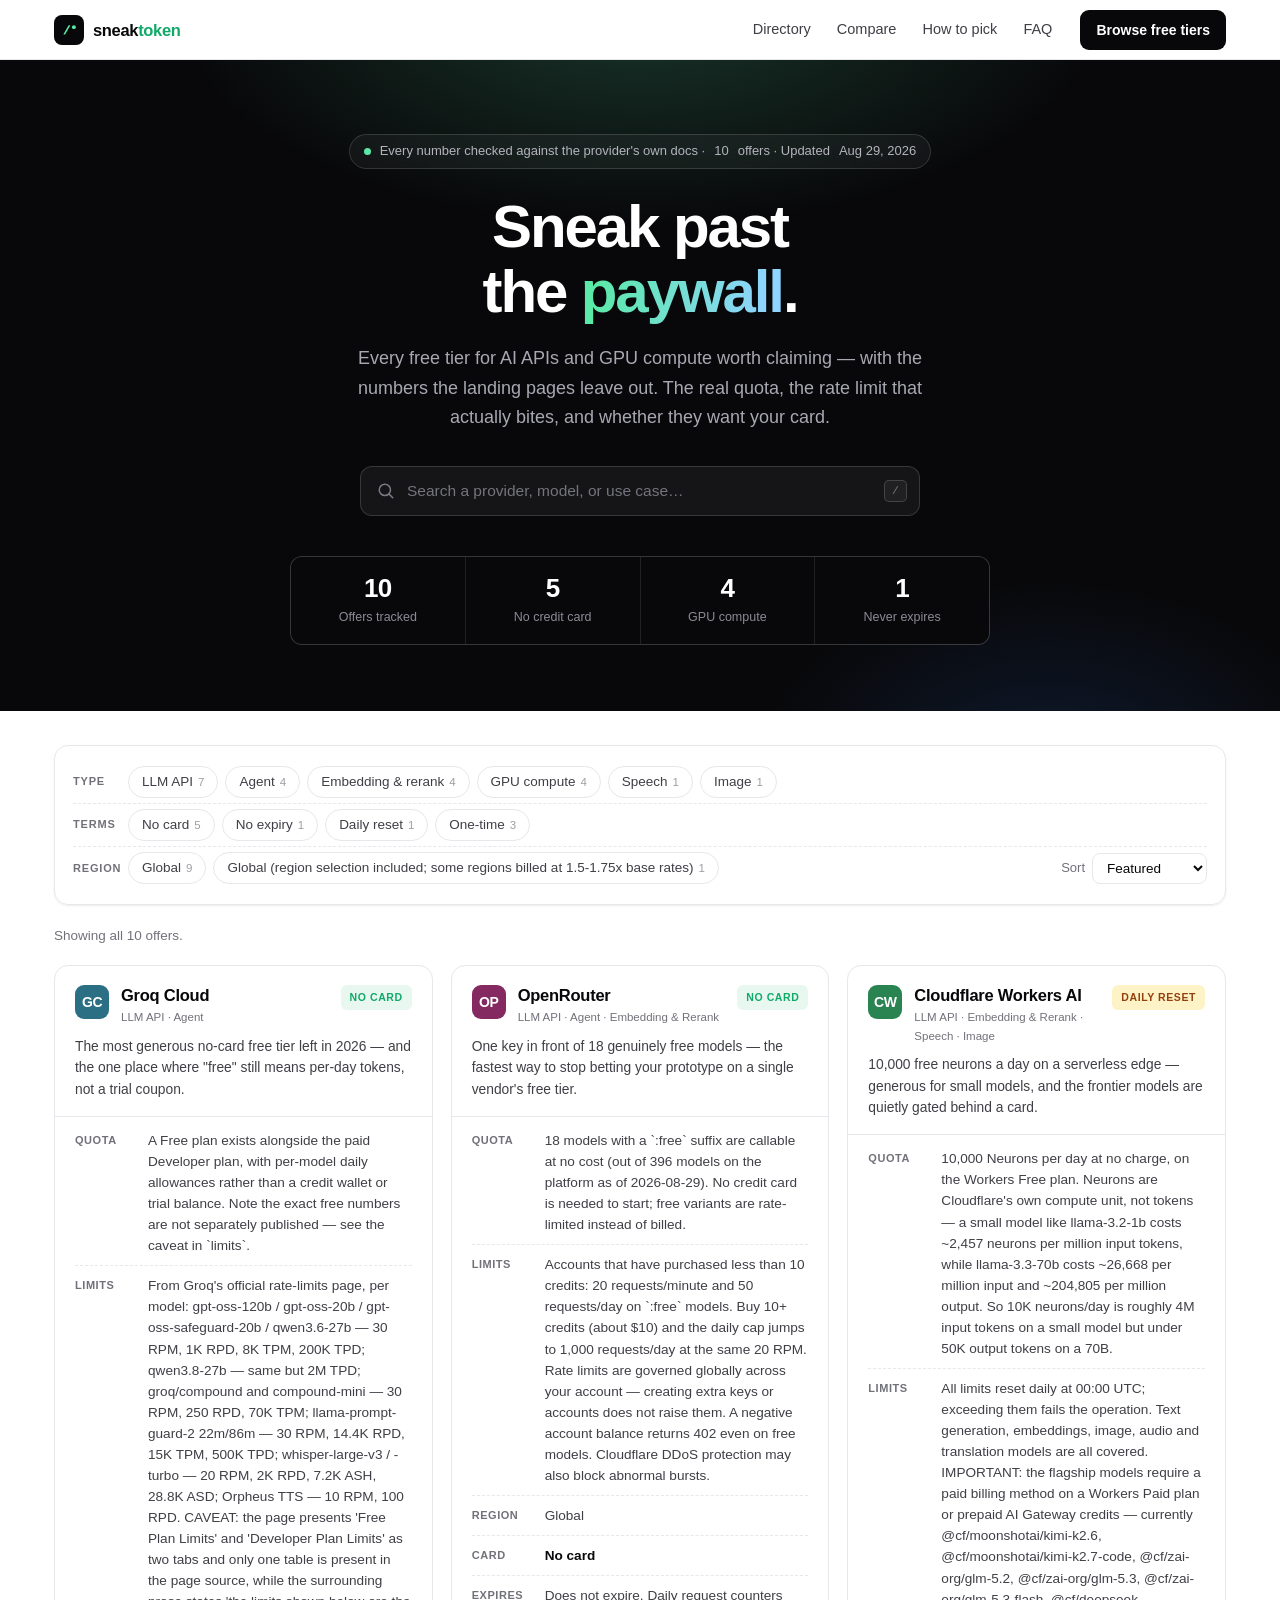
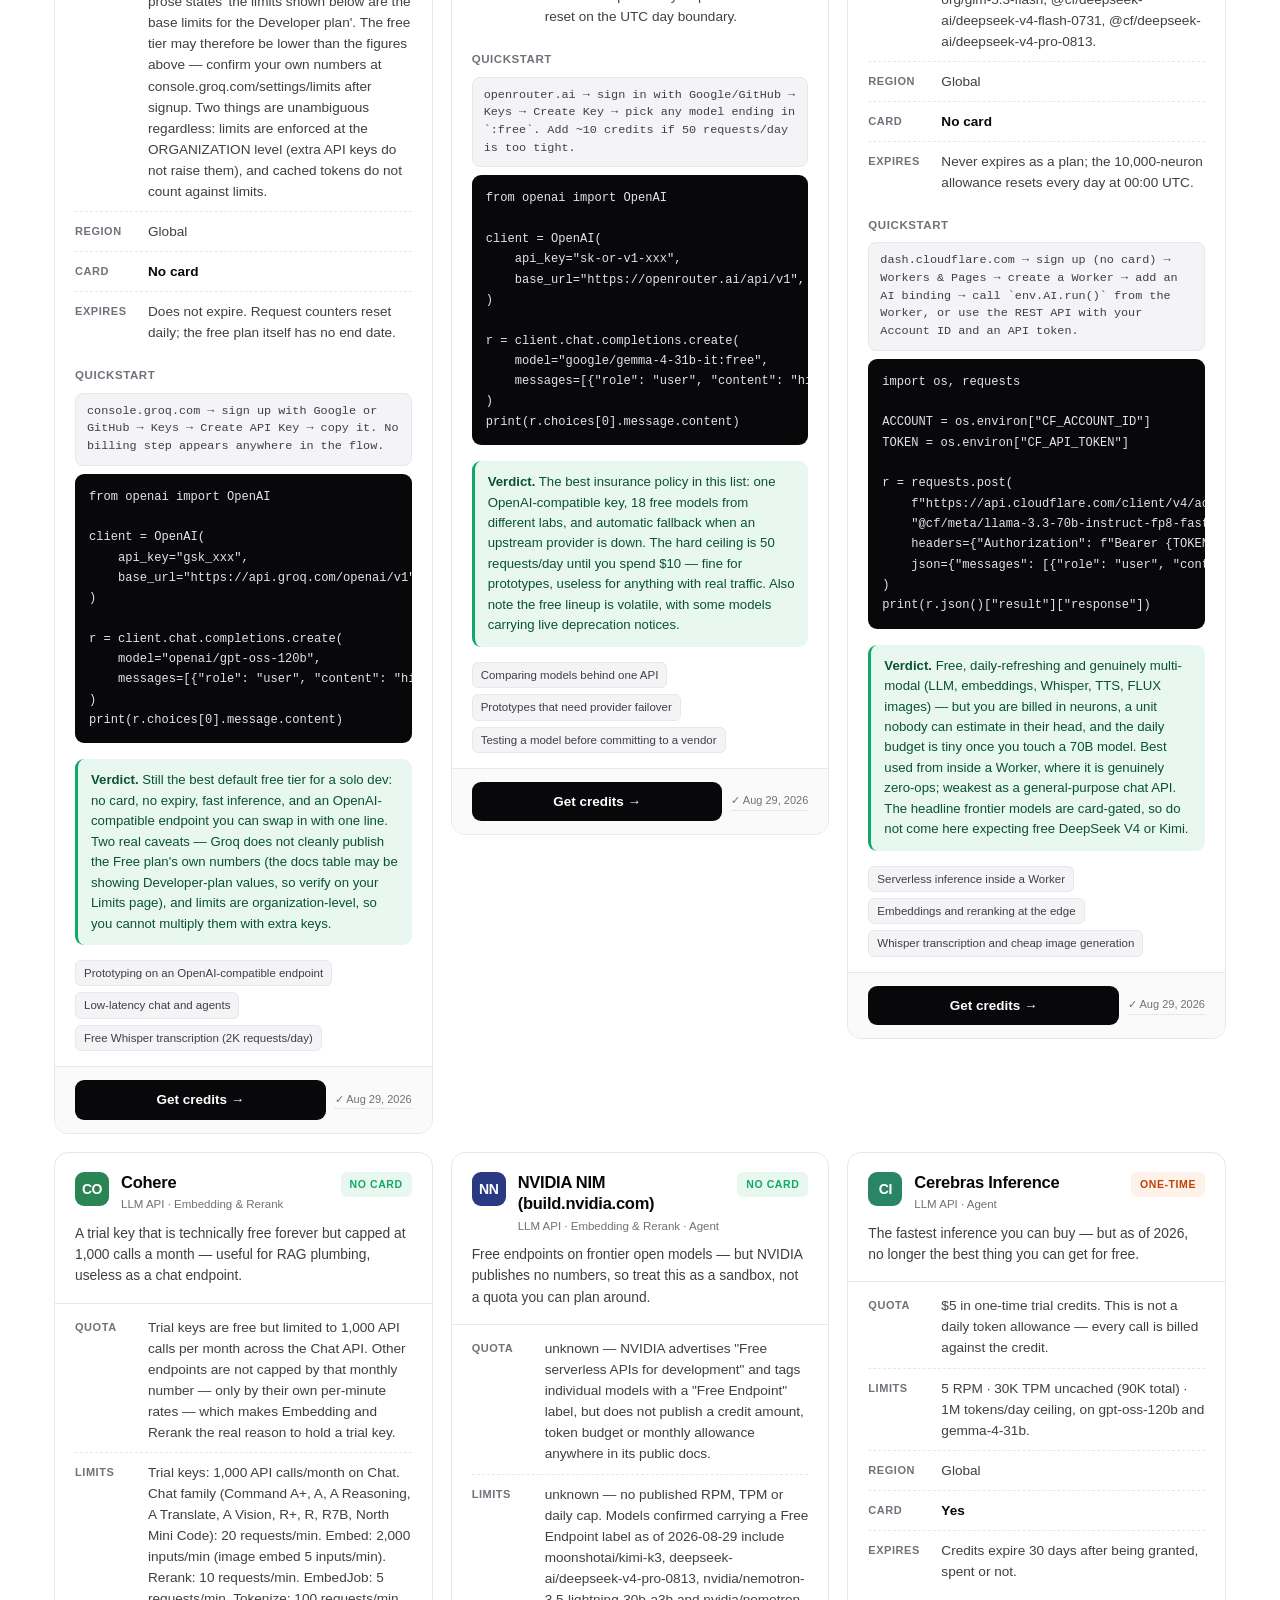
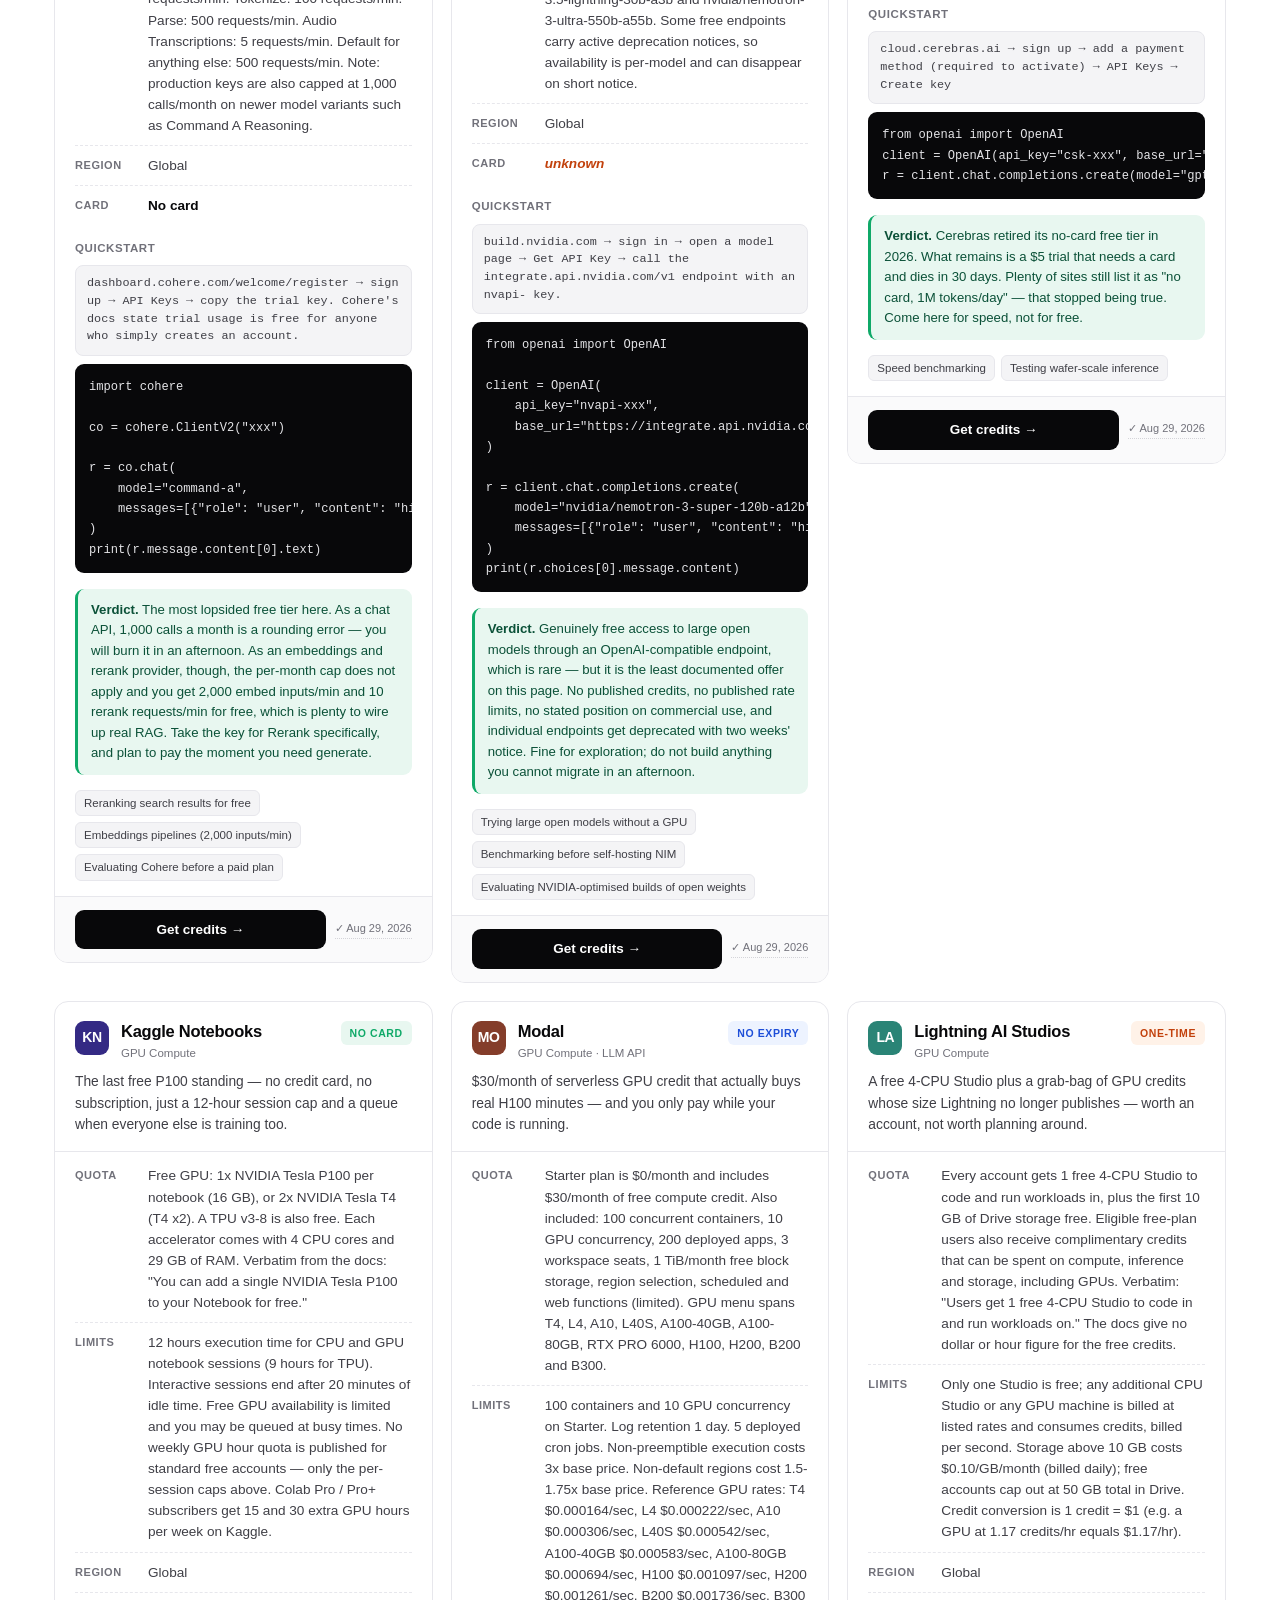
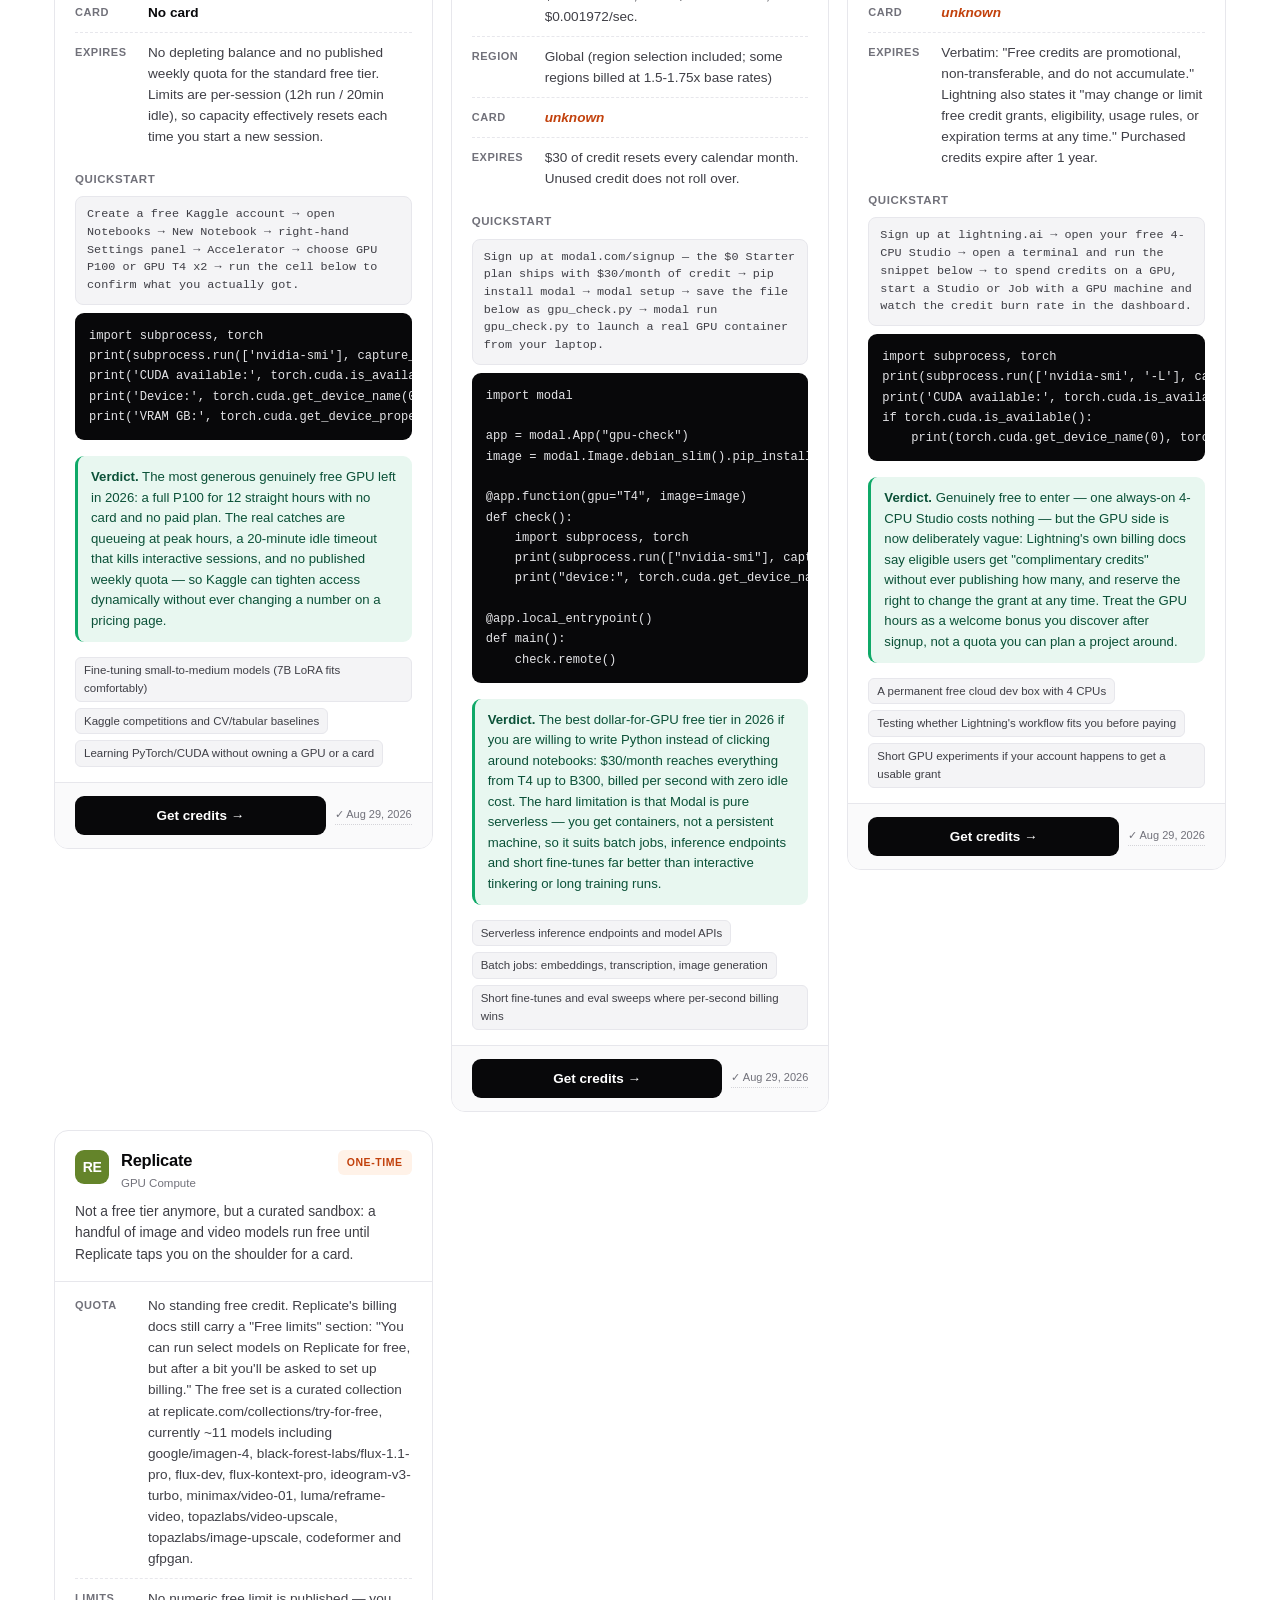
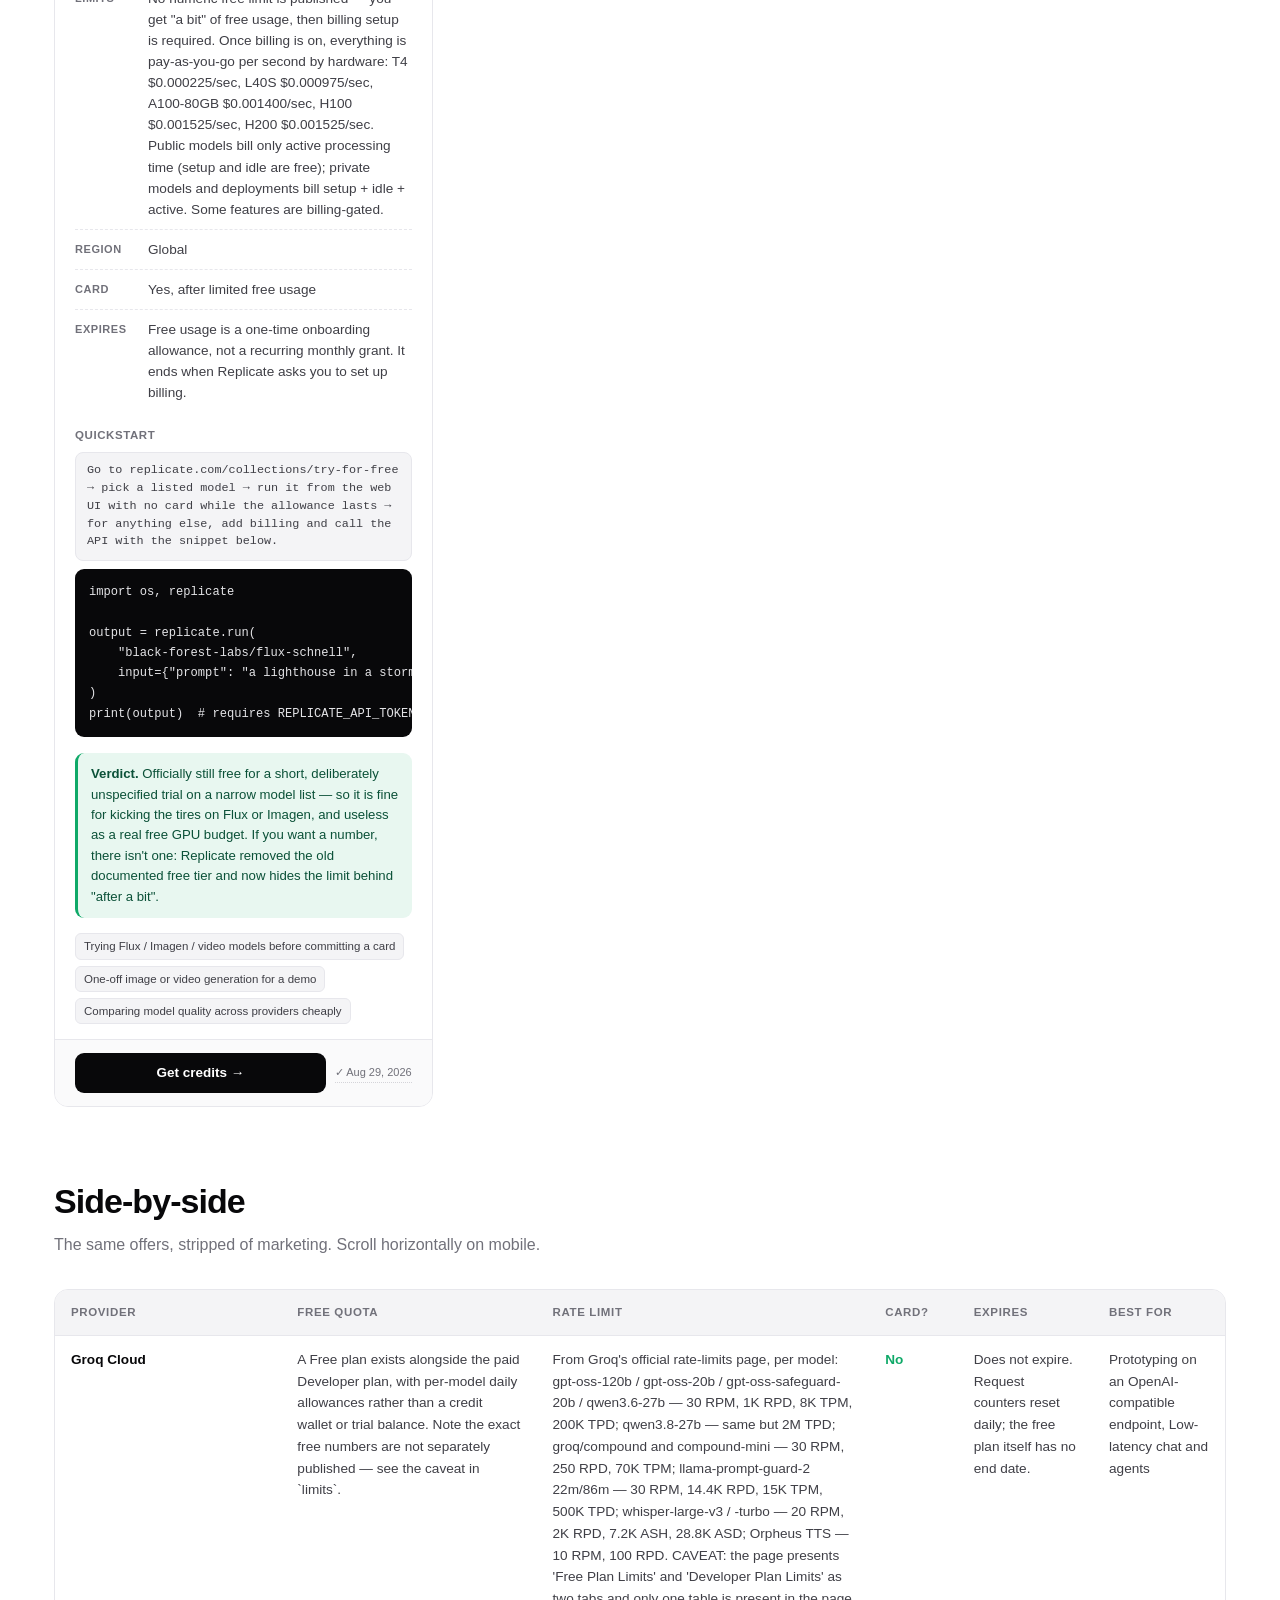
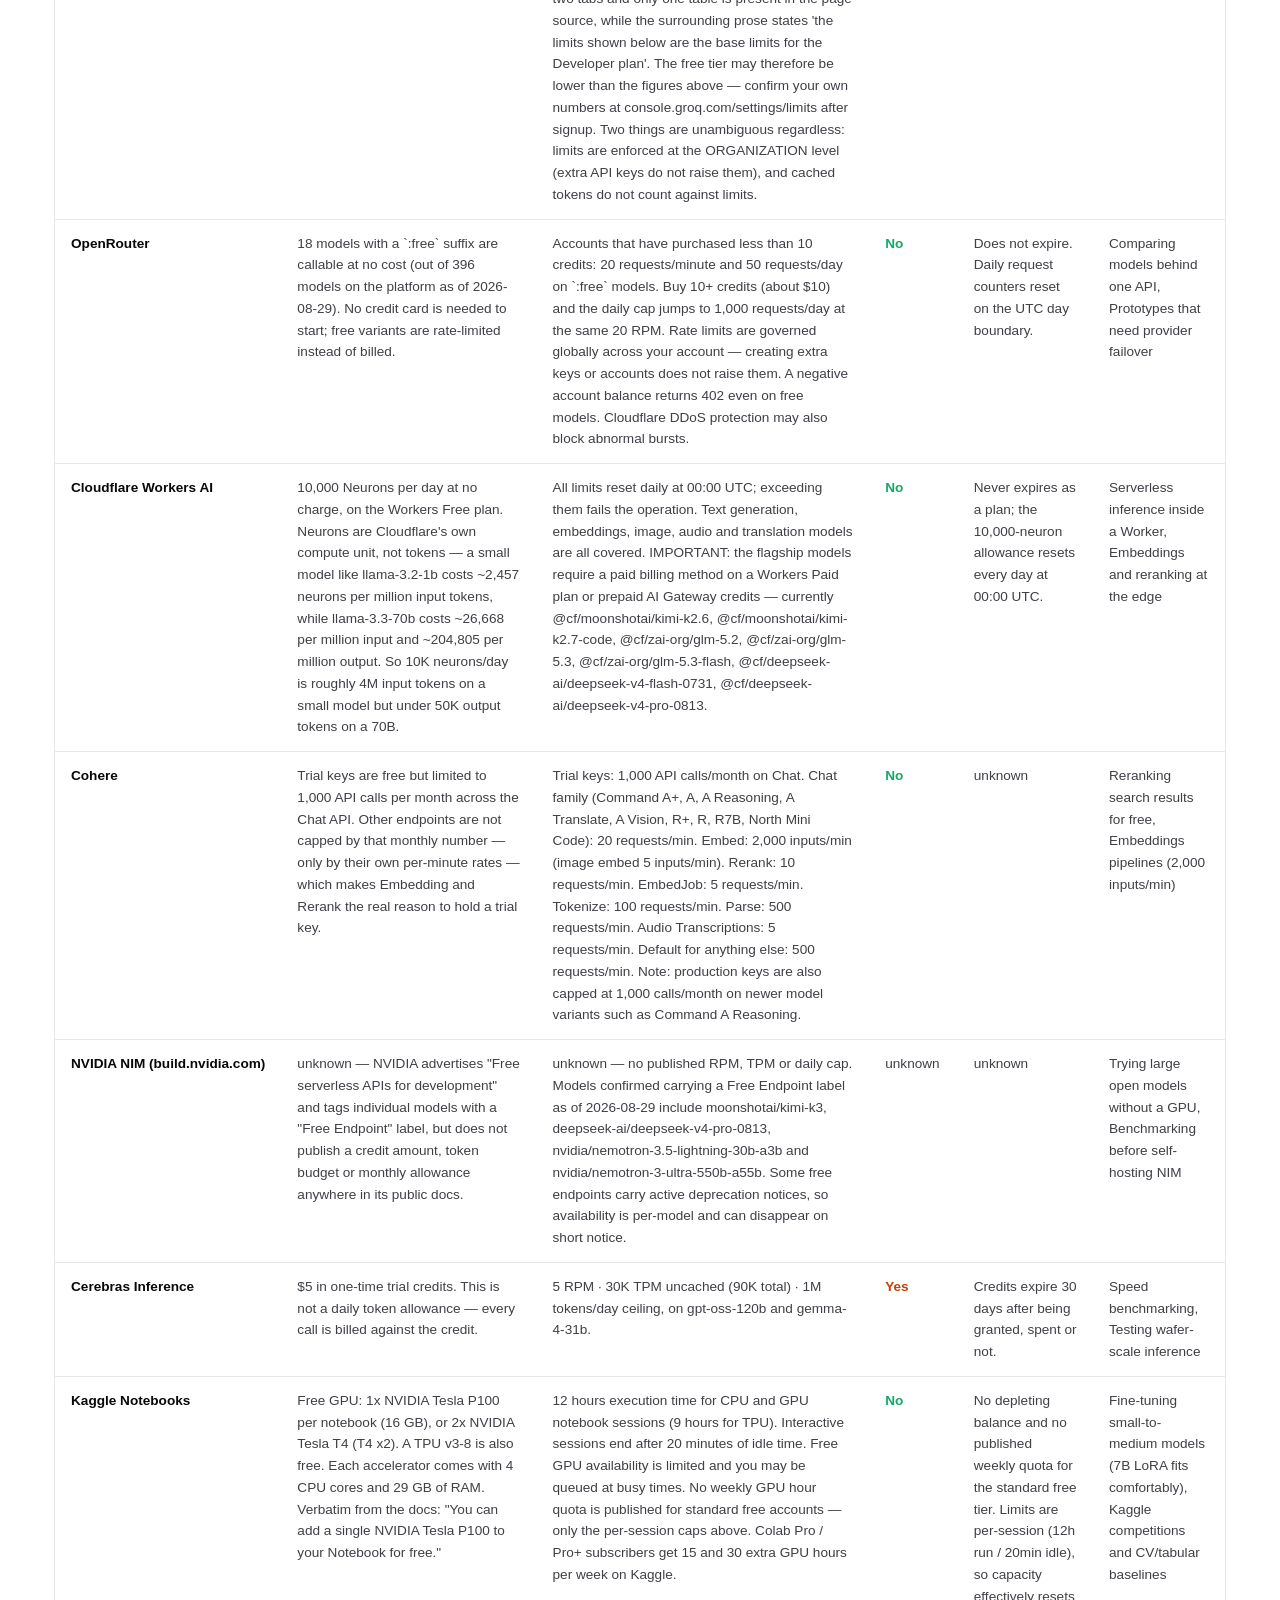
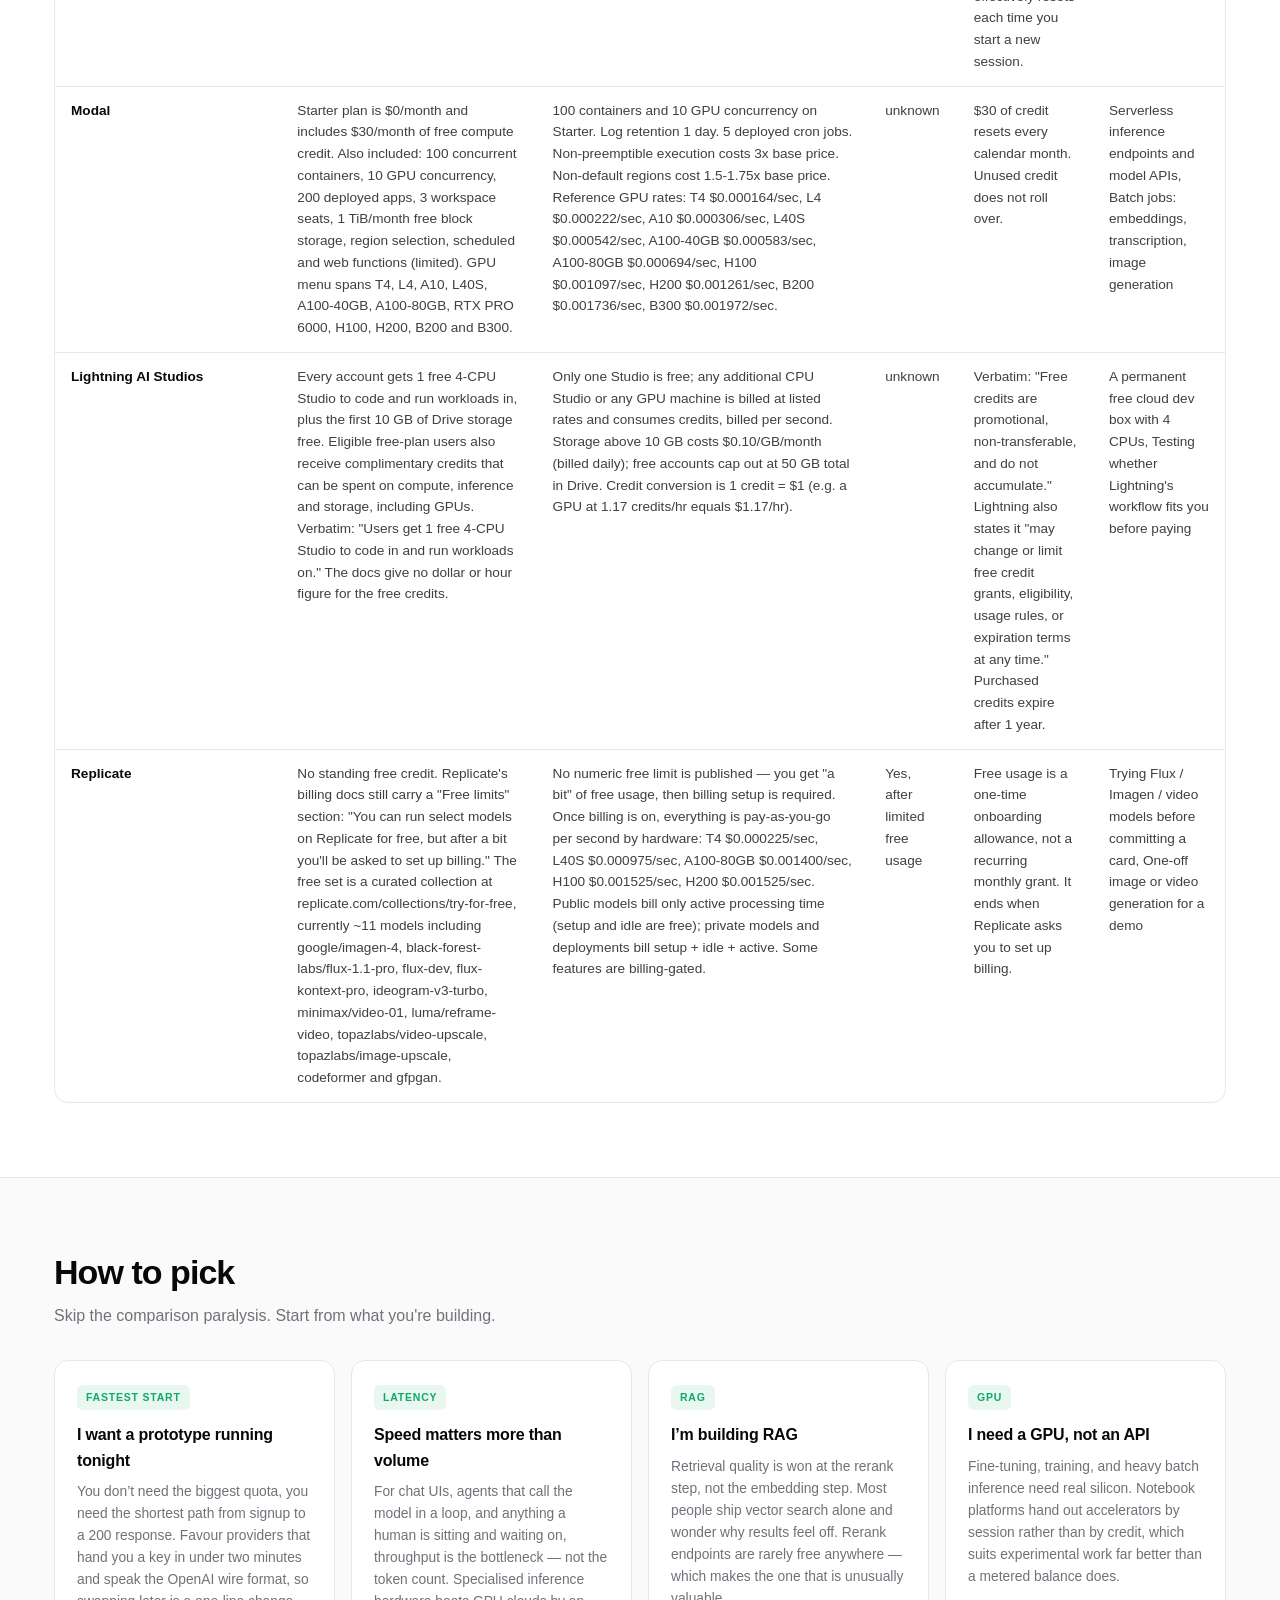
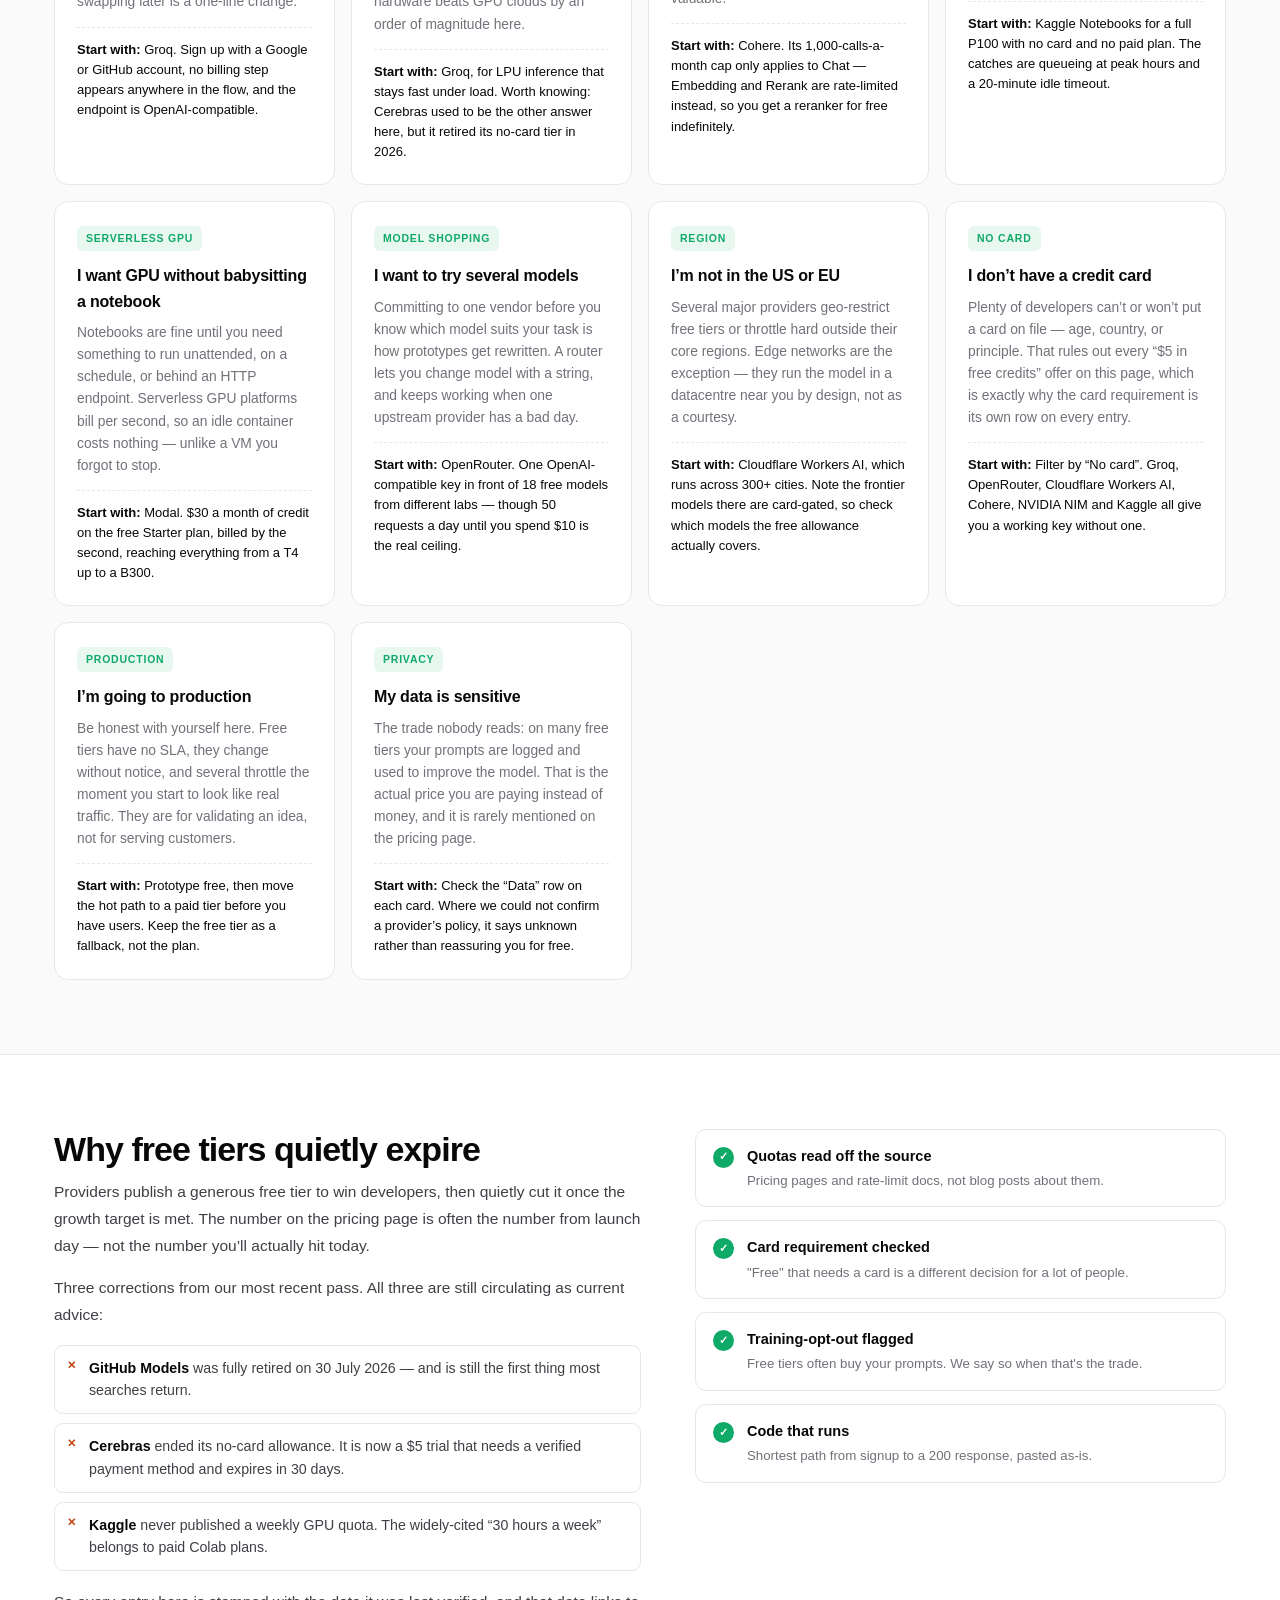
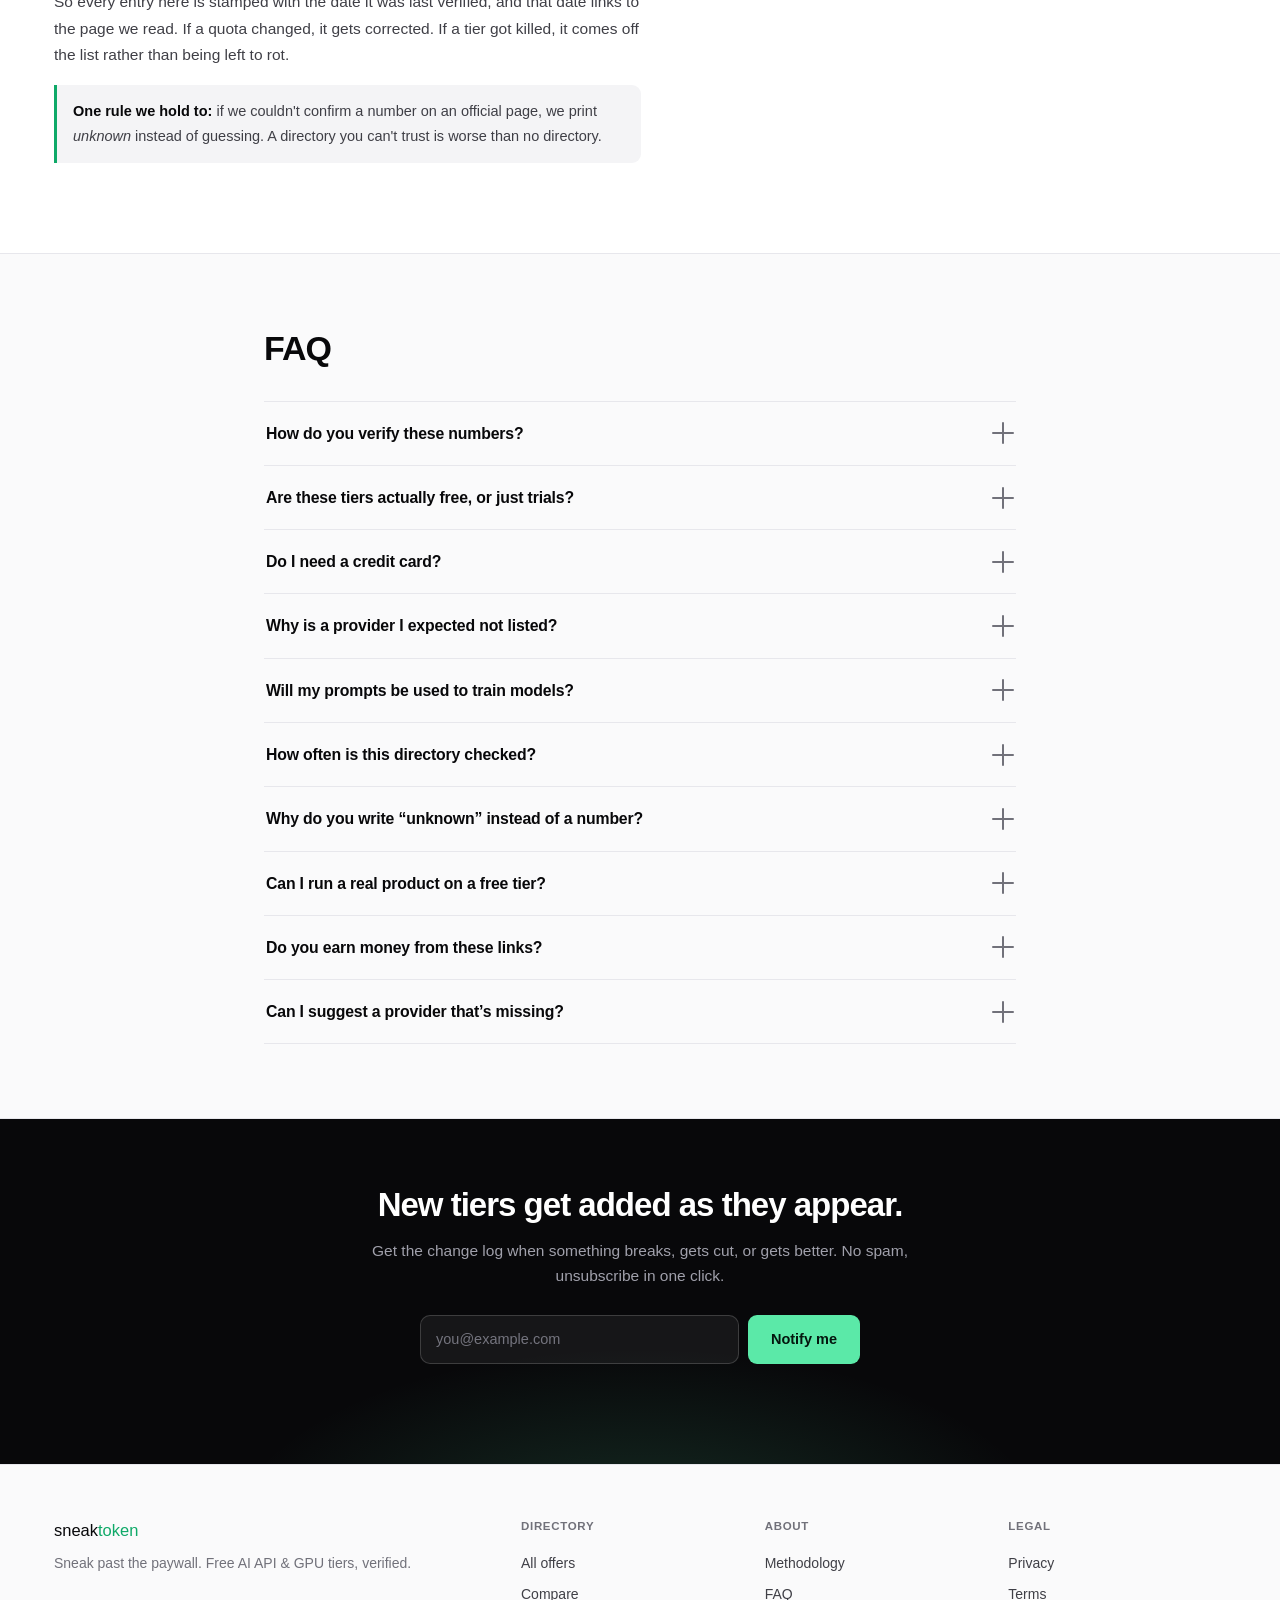
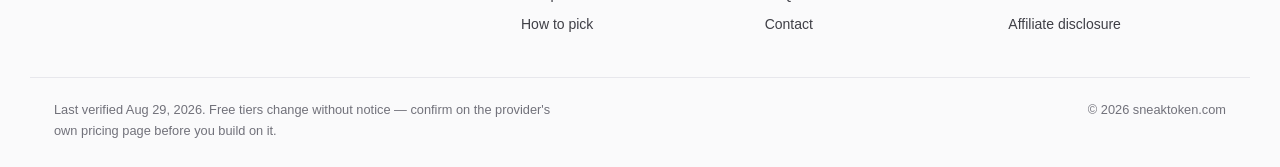
==== site/index.html @ 0af0db40 "Initial commit: sneaktoken.com static site (10 verified offers + legal pages)" ====
<!DOCTYPE html>
<html lang="en">
<head>
<meta charset="UTF-8">
<meta name="viewport" content="width=device-width, initial-scale=1.0">
<title>SneakToken — Free AI API &amp; GPU Credits, Verified</title>
<meta name="description" content="Sneak past the paywall. A hand-checked directory of free AI API and GPU compute tiers — real quotas, real rate limits, and whether they want your credit card.">
<link rel="canonical" href="https://sneaktoken.com/">
<meta name="robots" content="index,follow,max-image-preview:large">

<meta property="og:type" content="website">
<meta property="og:site_name" content="SneakToken">
<meta property="og:title" content="SneakToken — Free AI API &amp; GPU Credits, Verified">
<meta property="og:description" content="Every free AI API and GPU tier worth claiming, with the numbers the landing pages leave out.">
<meta property="og:url" content="https://sneaktoken.com/">
<meta property="og:locale" content="en_US">

<meta name="twitter:card" content="summary_large_image">
<meta name="twitter:title" content="SneakToken — Free AI API &amp; GPU Credits, Verified">
<meta name="twitter:description" content="Every free AI API and GPU tier worth claiming, with the numbers the landing pages leave out.">

<link rel="icon" href="data:image/svg+xml,%3Csvg xmlns='http://www.w3.org/2000/svg' viewBox='0 0 32 32'%3E%3Crect width='32' height='32' rx='7' fill='%230A0A0B'/%3E%3Cpath d='M9 21.5 15.5 10h2.2L11.2 21.5z' fill='%235BE9A8'/%3E%3Ccircle cx='22' cy='13' r='2.4' fill='%235BE9A8'/%3E%3C/svg%3E">
<link rel="stylesheet" href="assets/styles.css">

<script type="application/ld+json">
{
  "@context": "https://schema.org",
  "@type": "WebSite",
  "name": "SneakToken",
  "url": "https://sneaktoken.com/",
  "description": "Hand-checked directory of free AI API and GPU compute tiers.",
  "inLanguage": "en"
}
</script>
</head>
<body>

<a class="skip" href="#directory">Skip to directory</a>

<!-- ============ HEADER ============ -->
<header class="hdr" id="hdr">
  <div class="wrap hdr-in">
    <a class="brand" href="/" aria-label="SteakToken home">
      <span class="brand-mark" aria-hidden="true">
        <svg viewBox="0 0 32 32" width="26" height="26"><path d="M9 21.5 15.5 10h2.2L11.2 21.5z" fill="currentColor"/><circle cx="22" cy="12.5" r="2.4" fill="currentColor"/></svg>
      </span>
      <span class="brand-txt">sneak<span class="brand-accent">token</span></span>
    </a>
    <nav class="nav" aria-label="Main">
      <a href="#directory">Directory</a>
      <a href="#compare">Compare</a>
      <a href="#pick">How to pick</a>
      <a href="#faq">FAQ</a>
    </nav>
    <a class="btn btn-sm btn-solid" href="#directory">Browse free tiers</a>
  </div>
</header>

<!-- ============ HERO ============ -->
<section class="hero">
  <div class="wrap">
    <div class="hero-eyebrow">
      <span class="pulse" aria-hidden="true"></span>
      Every number checked against the provider's own docs · <span id="heroCount">—</span> offers · Updated <time id="heroDate">—</time>
    </div>
    <h1 class="hero-h1">
      Sneak past<br>the <em class="grad">paywall</em>.
    </h1>
    <p class="hero-sub">
      Every free tier for AI APIs and GPU compute worth claiming — with the numbers the
      landing pages leave out. The real quota, the rate limit that actually bites,
      and whether they want your card.
    </p>

    <div class="hero-search">
      <svg class="hero-search-ico" viewBox="0 0 24 24" width="18" height="18" aria-hidden="true"><path fill="none" stroke="currentColor" stroke-width="2" stroke-linecap="round" d="M10.5 18a7.5 7.5 0 1 1 0-15 7.5 7.5 0 0 1 0 15ZM16.5 16.5 21 21"/></svg>
      <input type="search" id="q" placeholder="Search a provider, model, or use case…" autocomplete="off" aria-label="Search free tiers">
      <kbd>/</kbd>
    </div>

    <ul class="hero-stats" id="heroStats">
      <li><strong data-stat="total">—</strong><span>Offers tracked</span></li>
      <li><strong data-stat="nocard">—</strong><span>No credit card</span></li>
      <li><strong data-stat="gpu">—</strong><span>GPU compute</span></li>
      <li><strong data-stat="forever">—</strong><span>Never expires</span></li>
    </ul>
  </div>
  <div class="hero-glow" aria-hidden="true"></div>
</section>

<!-- ============ DIRECTORY ============ -->
<main id="directory" class="wrap">

  <div class="filters" id="filters">
    <div class="filter-row">
      <span class="filter-lbl">Type</span>
      <div class="chips" data-group="category" role="group" aria-label="Filter by type"></div>
    </div>
    <div class="filter-row">
      <span class="filter-lbl">Terms</span>
      <div class="chips" data-group="badge" role="group" aria-label="Filter by terms"></div>
    </div>
    <div class="filter-row filter-row-end">
      <span class="filter-lbl">Region</span>
      <div class="chips" data-group="region" role="group" aria-label="Filter by region"></div>
      <div class="spacer"></div>
      <label class="sortby">
        <span>Sort</span>
        <select id="sort" aria-label="Sort offers">
          <option value="featured">Featured</option>
          <option value="name">Name A–Z</option>
          <option value="nocard">No card first</option>
        </select>
      </label>
      <button class="btn-reset" id="reset" type="button" hidden>Clear ×</button>
    </div>
  </div>

  <p class="result-line" id="resultLine" role="status" aria-live="polite"></p>

  <div class="grid" id="grid"></div>

  <div class="empty" id="empty" hidden>
    <p class="empty-h">Nothing matches that.</p>
    <p class="empty-p">Try loosening the filters — or <button class="linklike" id="emptyReset" type="button">clear them all</button>.</p>
  </div>
</main>

<!-- ============ COMPARE ============ -->
<section class="band" id="compare">
  <div class="wrap">
    <div class="sec-head">
      <h2 class="sec-h">Side-by-side</h2>
      <p class="sec-p">The same offers, stripped of marketing. Scroll horizontally on mobile.</p>
    </div>
    <div class="tablewrap">
      <table class="cmp" id="cmp">
        <thead>
          <tr>
            <th scope="col">Provider</th>
            <th scope="col">Free quota</th>
            <th scope="col">Rate limit</th>
            <th scope="col">Card?</th>
            <th scope="col">Expires</th>
            <th scope="col">Best for</th>
          </tr>
        </thead>
        <tbody></tbody>
      </table>
    </div>
  </div>
</section>

<!-- ============ HOW TO PICK ============ -->
<section class="band band-alt" id="pick">
  <div class="wrap">
    <div class="sec-head">
      <h2 class="sec-h">How to pick</h2>
      <p class="sec-p">Skip the comparison paralysis. Start from what you're building.</p>
    </div>
    <div class="pick-grid" id="pickGrid"></div>
  </div>
</section>

<!-- ============ TRUST / METHOD ============ -->
<section class="band" id="method">
  <div class="wrap method">
    <div>
      <h2 class="sec-h">Why free tiers quietly expire</h2>
      <p class="prose">
        Providers publish a generous free tier to win developers, then quietly cut it once the
        growth target is met. The number on the pricing page is often the number from launch
        day — not the number you’ll actually hit today.
      </p>
      <p class="prose">
        Three corrections from our most recent pass. All three are still circulating as
        current advice:
      </p>
      <ul class="corrections">
        <li><b>GitHub Models</b> was fully retired on 30 July 2026 — and is still the first thing most searches return.</li>
        <li><b>Cerebras</b> ended its no-card allowance. It is now a $5 trial that needs a verified payment method and expires in 30 days.</li>
        <li><b>Kaggle</b> never published a weekly GPU quota. The widely-cited “30 hours a week” belongs to paid Colab plans.</li>
      </ul>
      <p class="prose">
        So every entry here is stamped with the date it was last verified, and that date links
        to the page we read. If a quota changed, it gets corrected. If a tier got killed, it
        comes off the list rather than being left to rot.
      </p>
      <p class="prose prose-note">
        <strong>One rule we hold to:</strong> if we couldn't confirm a number on an official
        page, we print <em>unknown</em> instead of guessing. A directory you can't trust is
        worse than no directory.
      </p>
    </div>
    <ul class="method-list">
      <li><span aria-hidden="true">✓</span><div><strong>Quotas read off the source</strong><p>Pricing pages and rate-limit docs, not blog posts about them.</p></div></li>
      <li><span aria-hidden="true">✓</span><div><strong>Card requirement checked</strong><p>"Free" that needs a card is a different decision for a lot of people.</p></div></li>
      <li><span aria-hidden="true">✓</span><div><strong>Training-opt-out flagged</strong><p>Free tiers often buy your prompts. We say so when that's the trade.</p></div></li>
      <li><span aria-hidden="true">✓</span><div><strong>Code that runs</strong><p>Shortest path from signup to a 200 response, pasted as-is.</p></div></li>
    </ul>
  </div>
</section>

<!-- ============ FAQ ============ -->
<section class="band band-alt" id="faq">
  <div class="wrap wrap-narrow">
    <div class="sec-head">
      <h2 class="sec-h">FAQ</h2>
    </div>
    <div class="faq" id="faqList"></div>
  </div>
</section>

<!-- ============ CTA ============ -->
<section class="cta">
  <div class="wrap cta-in">
    <h2 class="cta-h">New tiers get added as they appear.</h2>
    <p class="cta-p">Get the change log when something breaks, gets cut, or gets better. No spam, unsubscribe in one click.</p>
    <form class="cta-form" id="subForm" novalidate>
      <input type="email" id="subEmail" placeholder="you@example.com" aria-label="Email address" required>
      <button class="btn btn-solid" type="submit">Notify me</button>
    </form>
    <p class="cta-fine" id="subMsg" role="status" aria-live="polite"></p>
  </div>
</section>

<!-- ============ FOOTER ============ -->
<footer class="ftr">
  <div class="wrap ftr-in">
    <div class="ftr-brand">
      <span class="brand-txt">sneak<span class="brand-accent">token</span></span>
      <p class="ftr-tag">Sneak past the paywall. Free AI API &amp; GPU tiers, verified.</p>
    </div>
    <nav class="ftr-nav" aria-label="Footer">
      <div><h3>Directory</h3><a href="#directory">All offers</a><a href="#compare">Compare</a><a href="#pick">How to pick</a></div>
      <div><h3>About</h3><a href="#method">Methodology</a><a href="#faq">FAQ</a><a href="#" id="ftrContact">Contact</a></div>
      <div><h3>Legal</h3><a href="privacy.html">Privacy</a><a href="terms.html">Terms</a><a href="disclosure.html">Affiliate disclosure</a></div>
    </nav>
  </div>
  <div class="wrap ftr-bot">
    <p>Last verified <time id="ftrDate">—</time>. Free tiers change without notice — confirm on the provider's own pricing page before you build on it.</p>
    <p class="ftr-copy">© <span id="year">2026</span> sneaktoken.com</p>
  </div>
</footer>

<script src="data/offers.js"></script>
<script src="data/content.js"></script>
<script src="assets/app.js"></script>
</body>
</html>
---- site/assets/styles.css ----
/* ============================================================
   sneaktoken.com — free AI API & GPU credit directory
   ============================================================ */

:root{
  --ink:#08080A;
  --ink-2:#3F3F46;
  --ink-3:#71717A;
  --line:#E7E7EC;
  --line-2:#D4D4D9;
  --bg:#FFFFFF;
  --bg-alt:#FAFAFB;
  --bg-sunk:#F4F4F6;
  --acc:#0FA968;
  --acc-lt:#E8F7F0;
  --acc-br:#5BE9A8;
  --warn:#C2410C;
  --warn-lt:#FFF2E8;
  --blue:#1D4ED8;
  --blue-lt:#EDF3FF;
  --r:14px;
  --r-sm:9px;
  --sh-1:0 1px 2px rgba(8,8,10,.05), 0 1px 3px rgba(8,8,10,.04);
  --sh-2:0 4px 12px rgba(8,8,10,.07), 0 1px 3px rgba(8,8,10,.05);
  --sh-3:0 12px 32px rgba(8,8,10,.10), 0 2px 8px rgba(8,8,10,.05);
  --sans:-apple-system,BlinkMacSystemFont,'Segoe UI',Roboto,'Helvetica Neue','Noto Sans',Arial,sans-serif;
  --mono:ui-monospace,SFMono-Regular,'SF Mono',Menlo,Consolas,'Liberation Mono',monospace;
  --hdr-h:60px;
}

*,*::before,*::after{box-sizing:border-box}
html{scroll-behavior:smooth;scroll-padding-top:calc(var(--hdr-h) + 16px);-webkit-text-size-adjust:100%}
body{
  margin:0;font-family:var(--sans);color:var(--ink);background:var(--bg);
  font-size:16px;line-height:1.6;
  -webkit-font-smoothing:antialiased;-moz-osx-font-smoothing:grayscale;
  font-feature-settings:'cv02','cv03','cv04','cv11';
}
img,svg{display:block;max-width:100%}
button{font:inherit;color:inherit}
a{color:inherit;text-decoration:none}

.wrap{width:100%;max-width:1220px;margin:0 auto;padding:0 24px}
.wrap-narrow{max-width:800px}

.skip{position:absolute;left:-9999px;top:0;z-index:200;background:var(--ink);color:#fff;padding:10px 16px;border-radius:0 0 8px 0}
.skip:focus{left:0}

/* ---------------- HEADER ---------------- */
.hdr{
  position:sticky;top:0;z-index:100;height:var(--hdr-h);
  background:rgba(255,255,255,.82);backdrop-filter:saturate(180%) blur(14px);
  -webkit-backdrop-filter:saturate(180%) blur(14px);
  border-bottom:1px solid var(--line);
}
.hdr-in{height:var(--hdr-h);display:flex;align-items:center;gap:28px}
.brand{display:flex;align-items:center;gap:9px;font-weight:700;letter-spacing:-.02em;flex-shrink:0}
.brand-mark{
  width:30px;height:30px;border-radius:8px;background:var(--ink);color:var(--acc-br);
  display:grid;place-items:center;flex-shrink:0;
}
.brand-txt{font-size:16.5px}
.brand-accent{color:var(--acc)}
.nav{display:flex;gap:26px;margin-left:auto}
.nav a{font-size:14.5px;font-weight:500;color:var(--ink-2);transition:color .15s}
.nav a:hover{color:var(--ink)}

.btn{
  display:inline-flex;align-items:center;justify-content:center;gap:7px;
  border-radius:var(--r-sm);font-weight:600;cursor:pointer;
  border:1px solid transparent;transition:all .15s ease;white-space:nowrap;
}
.btn-sm{padding:8px 15px;font-size:14px}
.btn-solid{background:var(--ink);color:#fff}
.btn-solid:hover{background:var(--ink-2);transform:translateY(-1px);box-shadow:var(--sh-2)}

/* ---------------- HERO ---------------- */
.hero{
  position:relative;overflow:hidden;background:var(--ink);color:#fff;
  padding:74px 0 66px;text-align:center;
}
.hero-glow{
  position:absolute;inset:0;pointer-events:none;
  background:
    radial-gradient(680px 320px at 50% -8%, rgba(91,233,168,.20), transparent 68%),
    radial-gradient(420px 260px at 82% 108%, rgba(56,132,255,.14), transparent 70%);
}
.hero .wrap{position:relative;z-index:1}
.hero-eyebrow{
  display:inline-flex;align-items:center;gap:9px;flex-wrap:wrap;justify-content:center;
  font-size:13px;font-weight:500;color:#B4B4BD;
  border:1px solid rgba(255,255,255,.14);background:rgba(255,255,255,.045);
  padding:6px 14px;border-radius:99px;margin:0 0 26px;
  backdrop-filter:blur(4px);
}
.pulse{width:7px;height:7px;border-radius:50%;background:var(--acc-br);box-shadow:0 0 0 0 rgba(91,233,168,.7);animation:pulse 2.2s infinite}
@keyframes pulse{0%{box-shadow:0 0 0 0 rgba(91,233,168,.6)}70%{box-shadow:0 0 0 8px rgba(91,233,168,0)}100%{box-shadow:0 0 0 0 rgba(91,233,168,0)}}

.hero-h1{
  font-size:clamp(34px,5.6vw,60px);line-height:1.08;letter-spacing:-.035em;
  font-weight:800;margin:0 0 20px;max-width:15ch;margin-inline:auto;
}
.grad{
  font-style:normal;
  background:linear-gradient(96deg,var(--acc-br) 8%,#8FD4FF 92%);
  -webkit-background-clip:text;background-clip:text;color:transparent;
}
.hero-sub{
  font-size:clamp(15px,1.5vw,18px);line-height:1.62;color:#A8A8B3;
  max-width:60ch;margin:0 auto 34px;
}

.hero-search{
  position:relative;max-width:560px;margin:0 auto 40px;display:flex;align-items:center;
}
.hero-search-ico{position:absolute;left:17px;color:#7A7A85;pointer-events:none}
#q{
  width:100%;padding:15px 52px 15px 46px;font-size:15.5px;font-family:inherit;
  color:#fff;background:rgba(255,255,255,.055);
  border:1px solid rgba(255,255,255,.15);border-radius:12px;outline:none;
  transition:border-color .16s,background .16s;
}
#q::placeholder{color:#74747E}
#q:focus{border-color:rgba(91,233,168,.55);background:rgba(255,255,255,.085)}
#q::-webkit-search-cancel-button{-webkit-appearance:none}
.hero-search kbd{
  position:absolute;right:13px;font-family:var(--mono);font-size:11.5px;color:#74747E;
  border:1px solid rgba(255,255,255,.16);border-radius:5px;padding:1px 7px;
  background:rgba(255,255,255,.05);pointer-events:none;
}

.hero-stats{
  list-style:none;display:grid;grid-template-columns:repeat(4,1fr);gap:1px;
  margin:0;padding:0;max-width:700px;margin-inline:auto;
  background:rgba(255,255,255,.10);border:1px solid rgba(255,255,255,.10);
  border-radius:12px;overflow:hidden;
}
.hero-stats li{background:var(--ink);padding:17px 10px}
.hero-stats strong{display:block;font-size:26px;font-weight:700;letter-spacing:-.02em;line-height:1.15}
.hero-stats span{display:block;font-size:12.5px;color:#8B8B96;margin-top:3px}

/* ---------------- FILTERS ---------------- */
.filters{
  position:sticky;top:var(--hdr-h);z-index:60;
  background:rgba(255,255,255,.93);backdrop-filter:blur(12px);
  -webkit-backdrop-filter:blur(12px);
  border:1px solid var(--line);border-radius:var(--r);
  padding:15px 18px;margin:34px 0 0;box-shadow:var(--sh-1);
}
.filter-row{display:flex;align-items:center;gap:11px;flex-wrap:wrap;padding:5px 0}
.filter-row + .filter-row{border-top:1px dashed var(--line)}
.filter-lbl{
  font-size:11px;font-weight:700;text-transform:uppercase;letter-spacing:.075em;
  color:var(--ink-3);width:44px;flex-shrink:0;
}
.spacer{flex:1 1 auto}
.chips{display:flex;gap:7px;flex-wrap:wrap}
.chip{
  font-size:13.5px;font-weight:500;padding:6px 13px;border-radius:99px;
  border:1px solid var(--line);background:#fff;color:var(--ink-2);cursor:pointer;
  transition:all .14s;line-height:1.35;
}
.chip:hover{border-color:var(--line-2);background:var(--bg-alt);color:var(--ink)}
.chip[aria-pressed="true"]{background:var(--ink);border-color:var(--ink);color:#fff}
.chip .n{opacity:.5;font-size:11.5px;margin-left:5px;font-variant-numeric:tabular-nums}

.sortby{display:flex;align-items:center;gap:7px;font-size:13px;color:var(--ink-3)}
.sortby select{
  font:inherit;font-size:13.5px;padding:6px 10px;border:1px solid var(--line);
  border-radius:8px;background:#fff;color:var(--ink);cursor:pointer;
}
.sortby select:focus{outline:2px solid var(--acc);outline-offset:1px}
.btn-reset{
  background:none;border:none;font-size:13.5px;color:var(--acc);cursor:pointer;
  font-weight:600;padding:6px 8px;border-radius:7px;
}
.btn-reset:hover{background:var(--acc-lt)}

.result-line{font-size:13.5px;color:var(--ink-3);margin:20px 0 18px;font-variant-numeric:tabular-nums}

/* ---------------- CARDS ---------------- */
.grid{display:grid;grid-template-columns:repeat(auto-fill,minmax(370px,1fr));gap:18px;align-items:start}

.card{
  border:1px solid var(--line);border-radius:var(--r);background:#fff;
  display:flex;flex-direction:column;overflow:hidden;
  transition:border-color .16s,box-shadow .16s,transform .16s;
}
.card:hover{border-color:var(--line-2);box-shadow:var(--sh-3);transform:translateY(-2px)}
.card-hd{padding:19px 20px 16px;border-bottom:1px solid var(--line)}
.card-top{display:flex;align-items:flex-start;gap:12px;margin-bottom:9px}
.card-logo{
  width:34px;height:34px;border-radius:9px;flex-shrink:0;
  display:grid;place-items:center;font-weight:800;font-size:14px;color:#fff;
  background:var(--ink);letter-spacing:-.03em;
}
.card-name{flex:1;min-width:0}
.card-name h3{margin:0;font-size:16.5px;font-weight:650;letter-spacing:-.015em;line-height:1.3}
.card-cat{font-size:11.5px;color:var(--ink-3);margin-top:2px;text-transform:capitalize}
.card-tagline{margin:0;font-size:13.8px;line-height:1.55;color:var(--ink-2)}

.badge{
  font-size:10.5px;font-weight:700;text-transform:uppercase;letter-spacing:.055em;
  padding:4px 9px;border-radius:6px;white-space:nowrap;flex-shrink:0;
}
.badge-none{background:var(--bg-sunk);color:var(--ink-3)}
.badge-nocard{background:var(--acc-lt);color:var(--acc)}
.badge-noexpiry{background:var(--blue-lt);color:var(--blue)}
.badge-daily{background:#FEF3C7;color:#92400E}
.badge-onetime{background:var(--warn-lt);color:var(--warn)}

.card-specs{padding:4px 20px 14px}
.spec{display:flex;gap:11px;padding:9px 0;border-bottom:1px dashed var(--line)}
.spec:last-child{border-bottom:none}
.spec-k{
  font-size:11px;font-weight:700;text-transform:uppercase;letter-spacing:.05em;
  color:var(--ink-3);width:62px;flex-shrink:0;padding-top:2px;
}
.spec-v{font-size:13.6px;line-height:1.55;color:var(--ink-2);flex:1;min-width:0}
.spec-v strong{color:var(--ink);font-weight:600}
.spec-v .unknown{color:var(--warn);font-weight:600;font-style:italic}
.flag{
  display:inline-block;font-size:11px;font-weight:600;padding:2px 7px;border-radius:5px;
  background:var(--warn-lt);color:var(--warn);margin-left:5px;
}

.card-code{padding:0 20px 16px}
.code-hd{
  display:flex;align-items:center;gap:7px;font-size:11.5px;font-weight:700;
  text-transform:uppercase;letter-spacing:.05em;color:var(--ink-3);margin-bottom:8px;
}
.code-path{
  font-family:var(--mono);font-size:11.8px;line-height:1.5;color:var(--ink-2);
  background:var(--bg-sunk);border:1px solid var(--line);
  border-radius:8px;padding:9px 11px;margin-bottom:8px;word-break:break-word;
}
pre.code{
  margin:0;background:var(--ink);color:#E4E4E7;border-radius:9px;padding:13px 14px;
  overflow-x:auto;font-family:var(--mono);font-size:12.1px;line-height:1.68;
  -webkit-overflow-scrolling:touch;
}
pre.code::-webkit-scrollbar{height:7px}
pre.code::-webkit-scrollbar-thumb{background:#3F3F46;border-radius:9px}
pre.code code{font-family:inherit;white-space:pre}

.card-verdict{
  margin:0 20px 15px;padding:11px 13px;border-radius:9px;
  background:var(--acc-lt);border-left:3px solid var(--acc);
  font-size:13.2px;line-height:1.55;color:#0B5138;
}
.card-verdict b{font-weight:650}

.card-best{padding:0 20px 15px;display:flex;flex-wrap:wrap;gap:6px}
.tag{
  font-size:11.5px;font-weight:500;color:var(--ink-2);background:var(--bg-sunk);
  border:1px solid var(--line);border-radius:6px;padding:3px 8px;
}

.card-ft{
  margin-top:auto;display:flex;align-items:center;gap:9px;
  padding:13px 20px;border-top:1px solid var(--line);background:var(--bg-alt);
}
.btn-go{
  flex:1;display:inline-flex;align-items:center;justify-content:center;gap:6px;
  background:var(--ink);color:#fff;font-size:13.5px;font-weight:600;
  padding:9px 14px;border-radius:9px;transition:all .15s;
}
.btn-go:hover{background:var(--acc);color:#04160E}
.btn-detail{font-size:13px;font-weight:500;color:var(--ink-3);padding:9px 6px;white-space:nowrap}
.btn-detail:hover{color:var(--ink)}
.card-date{
  font-size:11px;color:var(--ink-3);white-space:nowrap;
  display:inline-flex;align-items:center;gap:4px;
}
.card-src{
  border-bottom:1px dotted var(--line-2);transition:color .15s,border-color .15s;
}
.card-src:hover{color:var(--acc);border-bottom-color:var(--acc)}

/* ---------------- EMPTY ---------------- */
.empty{text-align:center;padding:60px 20px}
.empty-h{font-size:19px;font-weight:650;margin:0 0 7px}
.empty-p{margin:0;color:var(--ink-3);font-size:14.5px}
.linklike{background:none;border:none;color:var(--acc);font-weight:600;cursor:pointer;text-decoration:underline;padding:0}

/* ---------------- BANDS ---------------- */
.band{padding:74px 0}
.band-alt{background:var(--bg-alt);border-top:1px solid var(--line);border-bottom:1px solid var(--line)}
.sec-head{max-width:66ch;margin-bottom:32px}
.sec-h{font-size:clamp(25px,3.2vw,34px);font-weight:750;letter-spacing:-.028em;margin:0 0 10px;line-height:1.2}
.sec-p{font-size:16px;color:var(--ink-3);margin:0}

.tablewrap{overflow-x:auto;border:1px solid var(--line);border-radius:var(--r);background:#fff}
.cmp{width:100%;border-collapse:collapse;font-size:13.6px;min-width:820px}
.cmp th{
  text-align:left;font-size:11.5px;font-weight:700;text-transform:uppercase;
  letter-spacing:.055em;color:var(--ink-3);padding:13px 16px;
  background:var(--bg-sunk);border-bottom:1px solid var(--line);white-space:nowrap;
}
.cmp td{padding:13px 16px;border-bottom:1px solid var(--line);vertical-align:top;color:var(--ink-2)}
.cmp tbody tr:last-child td{border-bottom:none}
.cmp tbody tr:hover{background:var(--bg-alt)}
.cmp td:first-child{font-weight:600;color:var(--ink);white-space:nowrap}
.cmp .yes{color:var(--acc);font-weight:600}
.cmp .no{color:var(--warn);font-weight:600}

.pick-grid{display:grid;grid-template-columns:repeat(auto-fill,minmax(280px,1fr));gap:16px}
.pick{
  background:#fff;border:1px solid var(--line);border-radius:var(--r);padding:22px;
  transition:border-color .16s,box-shadow .16s;
}
.pick:hover{border-color:var(--line-2);box-shadow:var(--sh-2)}
.pick-tag{
  display:inline-block;font-size:10.5px;font-weight:700;text-transform:uppercase;
  letter-spacing:.075em;color:var(--acc);background:var(--acc-lt);
  border-radius:6px;padding:4px 9px;margin-bottom:12px;
}
.pick h3{margin:0 0 8px;font-size:16px;font-weight:650;letter-spacing:-.012em}
.pick p{margin:0 0 13px;font-size:13.8px;line-height:1.6;color:var(--ink-3)}
.pick-rec{font-size:13px;line-height:1.55;padding-top:12px;border-top:1px dashed var(--line)}
.pick-rec b{color:var(--ink);font-weight:650}

.method{display:grid;grid-template-columns:1.05fr .95fr;gap:54px;align-items:start}
.prose{font-size:15.5px;line-height:1.72;color:var(--ink-2);margin:0 0 16px}
.prose-note{
  background:var(--bg-sunk);border-left:3px solid var(--acc);
  padding:14px 16px;border-radius:0 9px 9px 0;font-size:14.5px;
}
.prose-note strong{color:var(--ink)}

.corrections{
  list-style:none;margin:0 0 18px;padding:0;display:grid;gap:9px;
}
.corrections li{
  position:relative;padding:11px 14px 11px 34px;font-size:14.2px;line-height:1.6;
  color:var(--ink-2);background:#fff;border:1px solid var(--line);border-radius:9px;
}
.corrections li::before{
  content:'✕';position:absolute;left:12px;top:11px;
  font-size:11px;font-weight:700;color:var(--warn);
}
.corrections b{color:var(--ink);font-weight:650}
.method-list{list-style:none;margin:0;padding:0;display:grid;gap:13px}
.method-list li{display:flex;gap:13px;align-items:flex-start;background:#fff;border:1px solid var(--line);border-radius:11px;padding:15px 17px}
.method-list li > span{
  flex-shrink:0;width:21px;height:21px;border-radius:50%;background:var(--acc);
  color:#fff;display:grid;place-items:center;font-size:11px;font-weight:700;margin-top:2px;
}
.method-list strong{display:block;font-size:14.5px;font-weight:650;margin-bottom:3px}
.method-list p{margin:0;font-size:13.3px;line-height:1.55;color:var(--ink-3)}

/* ---------------- FAQ ---------------- */
.faq{border-top:1px solid var(--line)}
.faq-i{border-bottom:1px solid var(--line)}
.faq-q{
  width:100%;display:flex;align-items:center;justify-content:space-between;gap:18px;
  background:none;border:none;padding:19px 2px;text-align:left;cursor:pointer;
  font-size:15.8px;font-weight:600;letter-spacing:-.01em;transition:color .15s;
}
.faq-q:hover{color:var(--acc)}
.faq-ico{
  flex-shrink:0;width:22px;height:22px;position:relative;
}
.faq-ico::before,.faq-ico::after{
  content:'';position:absolute;background:var(--ink-3);border-radius:2px;
  transition:transform .22s ease,opacity .22s ease;
}
.faq-ico::before{top:50%;left:0;width:100%;height:2px;margin-top:-1px}
.faq-ico::after{left:50%;top:0;height:100%;width:2px;margin-left:-1px}
.faq-i[data-open="true"] .faq-ico::after{transform:rotate(90deg);opacity:0}
.faq-i[data-open="true"] .faq-q{color:var(--acc)}
.faq-a{
  display:grid;grid-template-rows:0fr;transition:grid-template-rows .26s ease;
}
.faq-i[data-open="true"] .faq-a{grid-template-rows:1fr}
.faq-a > div{overflow:hidden}
.faq-a p{margin:0 0 20px;font-size:14.8px;line-height:1.72;color:var(--ink-2);padding-right:40px}
.faq-a p:last-child{margin-bottom:22px}

/* ---------------- CTA ---------------- */
.cta{background:var(--ink);color:#fff;text-align:center;padding:66px 0;position:relative;overflow:hidden}
.cta::before{
  content:'';position:absolute;inset:0;
  background:radial-gradient(620px 280px at 50% 120%, rgba(91,233,168,.16), transparent 66%);
}
.cta-in{position:relative;z-index:1;max-width:640px}
.cta-h{font-size:clamp(24px,3.4vw,33px);font-weight:750;letter-spacing:-.03em;margin:0 0 12px;line-height:1.22}
.cta-p{font-size:15.5px;color:#A0A0AB;margin:0 0 26px;line-height:1.65}
.cta-form{display:flex;gap:9px;max-width:440px;margin:0 auto;flex-wrap:wrap;justify-content:center}
#subEmail{
  flex:1;min-width:230px;padding:12px 15px;font-size:14.5px;font-family:inherit;
  border-radius:10px;border:1px solid rgba(255,255,255,.17);
  background:rgba(255,255,255,.06);color:#fff;outline:none;transition:border-color .16s;
}
#subEmail::placeholder{color:#74747E}
#subEmail:focus{border-color:rgba(91,233,168,.6)}
.cta-form .btn{padding:12px 22px;font-size:14.5px;background:var(--acc-br);color:#04160E}
.cta-form .btn:hover{background:#7BF0BC;transform:translateY(-1px)}
.cta-fine{font-size:13px;color:#8B8B96;margin:14px 0 0;min-height:20px}
.cta-fine.ok{color:var(--acc-br)}

/* ---------------- FOOTER ---------------- */
.ftr{background:var(--bg-alt);border-top:1px solid var(--line);padding:52px 0 26px}
.ftr-in{display:grid;grid-template-columns:1.2fr 2fr;gap:44px;padding-bottom:38px}
.ftr-tag{font-size:14px;color:var(--ink-3);margin:9px 0 0}
.ftr-nav{display:grid;grid-template-columns:repeat(3,1fr);gap:26px}
.ftr-nav h3{font-size:11.5px;font-weight:700;text-transform:uppercase;letter-spacing:.06em;color:var(--ink-3);margin:0 0 13px}
.ftr-nav a{display:block;font-size:14px;color:var(--ink-2);padding:4px 0;transition:color .15s}
.ftr-nav a:hover{color:var(--acc)}
.ftr-bot{
  border-top:1px solid var(--line);padding-top:22px;
  display:flex;justify-content:space-between;gap:20px;flex-wrap:wrap;
}
.ftr-bot p{margin:0;font-size:12.8px;color:var(--ink-3);line-height:1.6;max-width:70ch}
.ftr-copy{white-space:nowrap}

/* ---------------- RESPONSIVE ---------------- */
@media (max-width:1080px){
  .method{grid-template-columns:1fr;gap:34px}
}
@media (max-width:900px){
  .ftr-in{grid-template-columns:1fr;gap:30px}
}
@media (max-width:820px){
  .nav{display:none}
  .hdr-in{gap:12px}
  .brand{margin-right:auto}
  .hero{padding:52px 0 48px}
  .hero-stats{grid-template-columns:repeat(2,1fr)}
  .band{padding:54px 0}
  .grid{grid-template-columns:1fr}
  .filters{position:static;padding:14px}
  .filter-lbl{width:100%;margin-bottom:2px}
  .filter-row{align-items:flex-start}
  .spacer{display:none}
  .filter-row-end{gap:9px}
  .sortby{margin-left:0}
  .ftr-bot{flex-direction:column;gap:9px}
  .ftr-copy{white-space:normal}
}
@media (max-width:520px){
  .wrap{padding:0 16px}
  .hero-h1{font-size:31px}
  .card-hd,.card-specs,.card-code,.card-ft{padding-left:16px;padding-right:16px}
  .card-best,.card-verdict{margin-left:16px;margin-right:16px}
  .ftr-nav{grid-template-columns:1fr 1fr}
  .hero-stats strong{font-size:22px}
}

@media (prefers-reduced-motion:reduce){
  *,*::before,*::after{animation-duration:.01ms!important;animation-iteration-count:1!important;transition-duration:.01ms!important;scroll-behavior:auto!important}
}
@media print{.hdr,.hero,.filters,.cta,.ftr{display:none}}
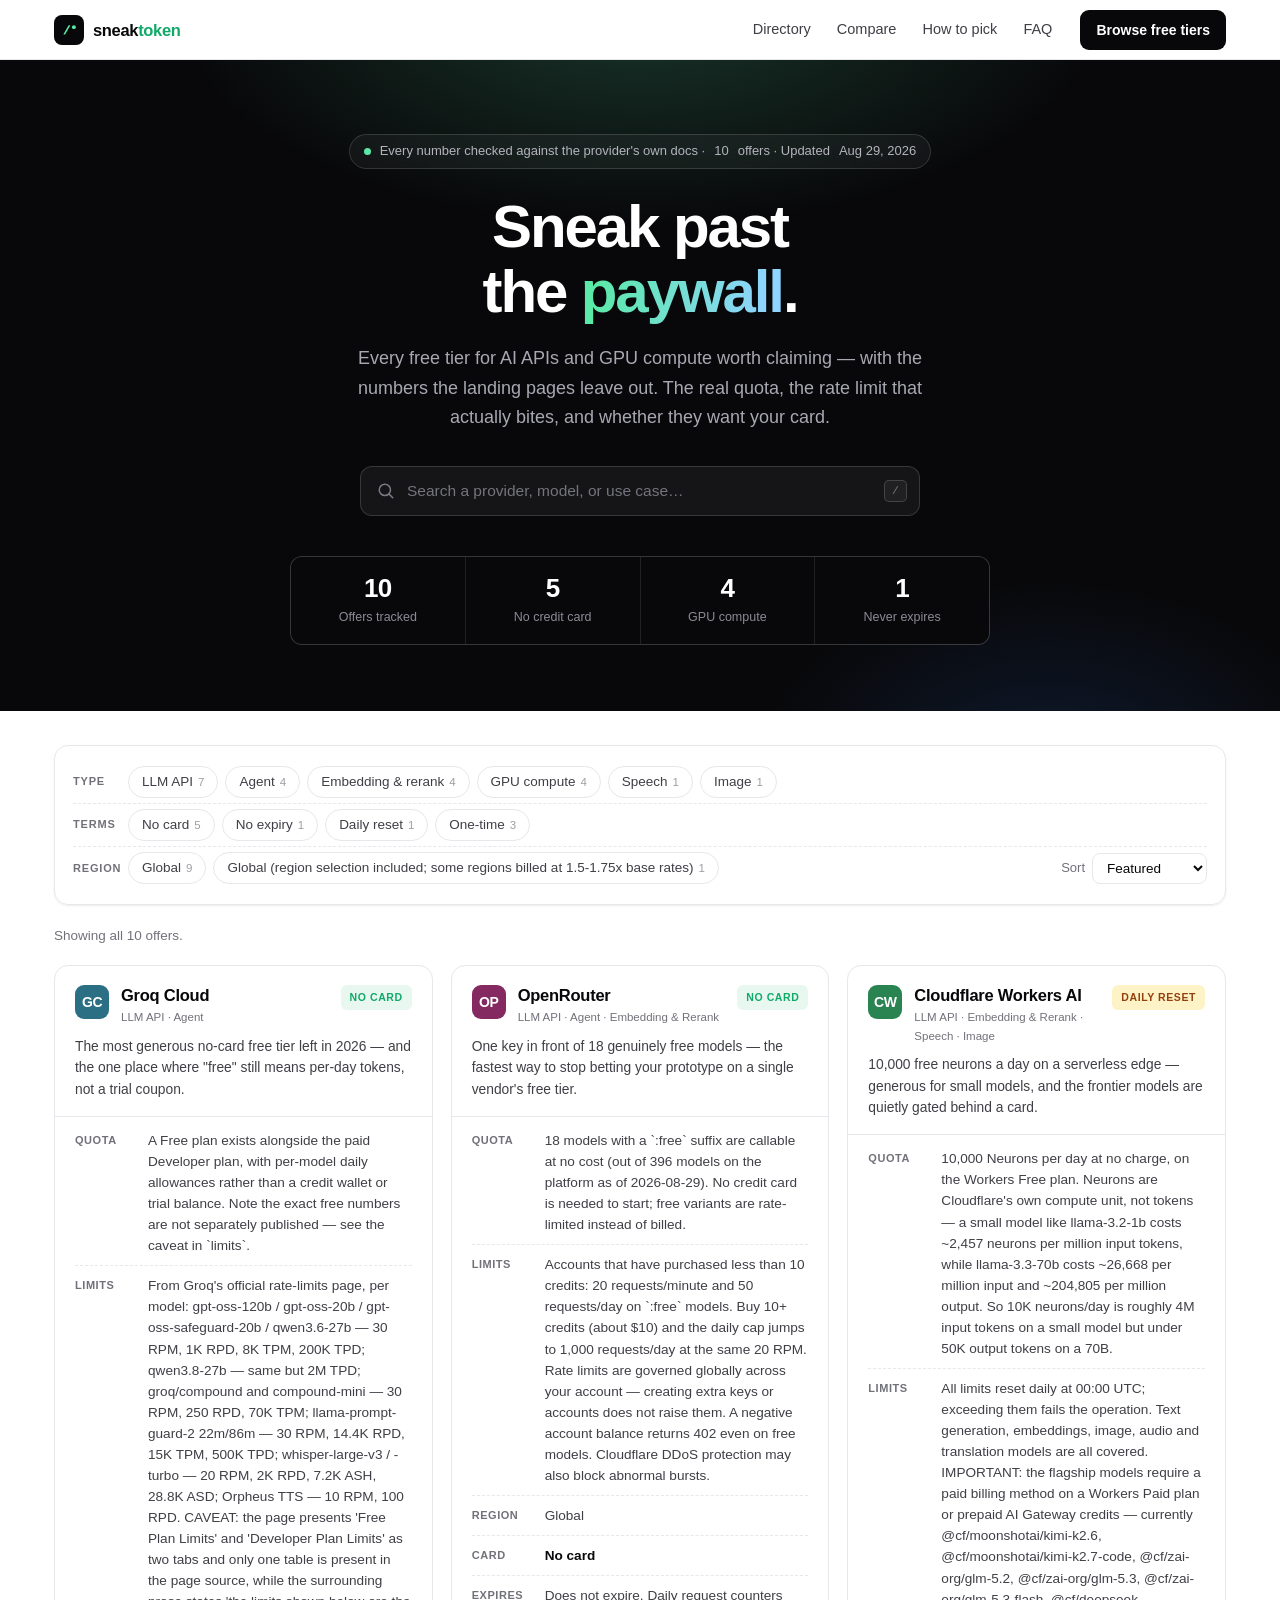
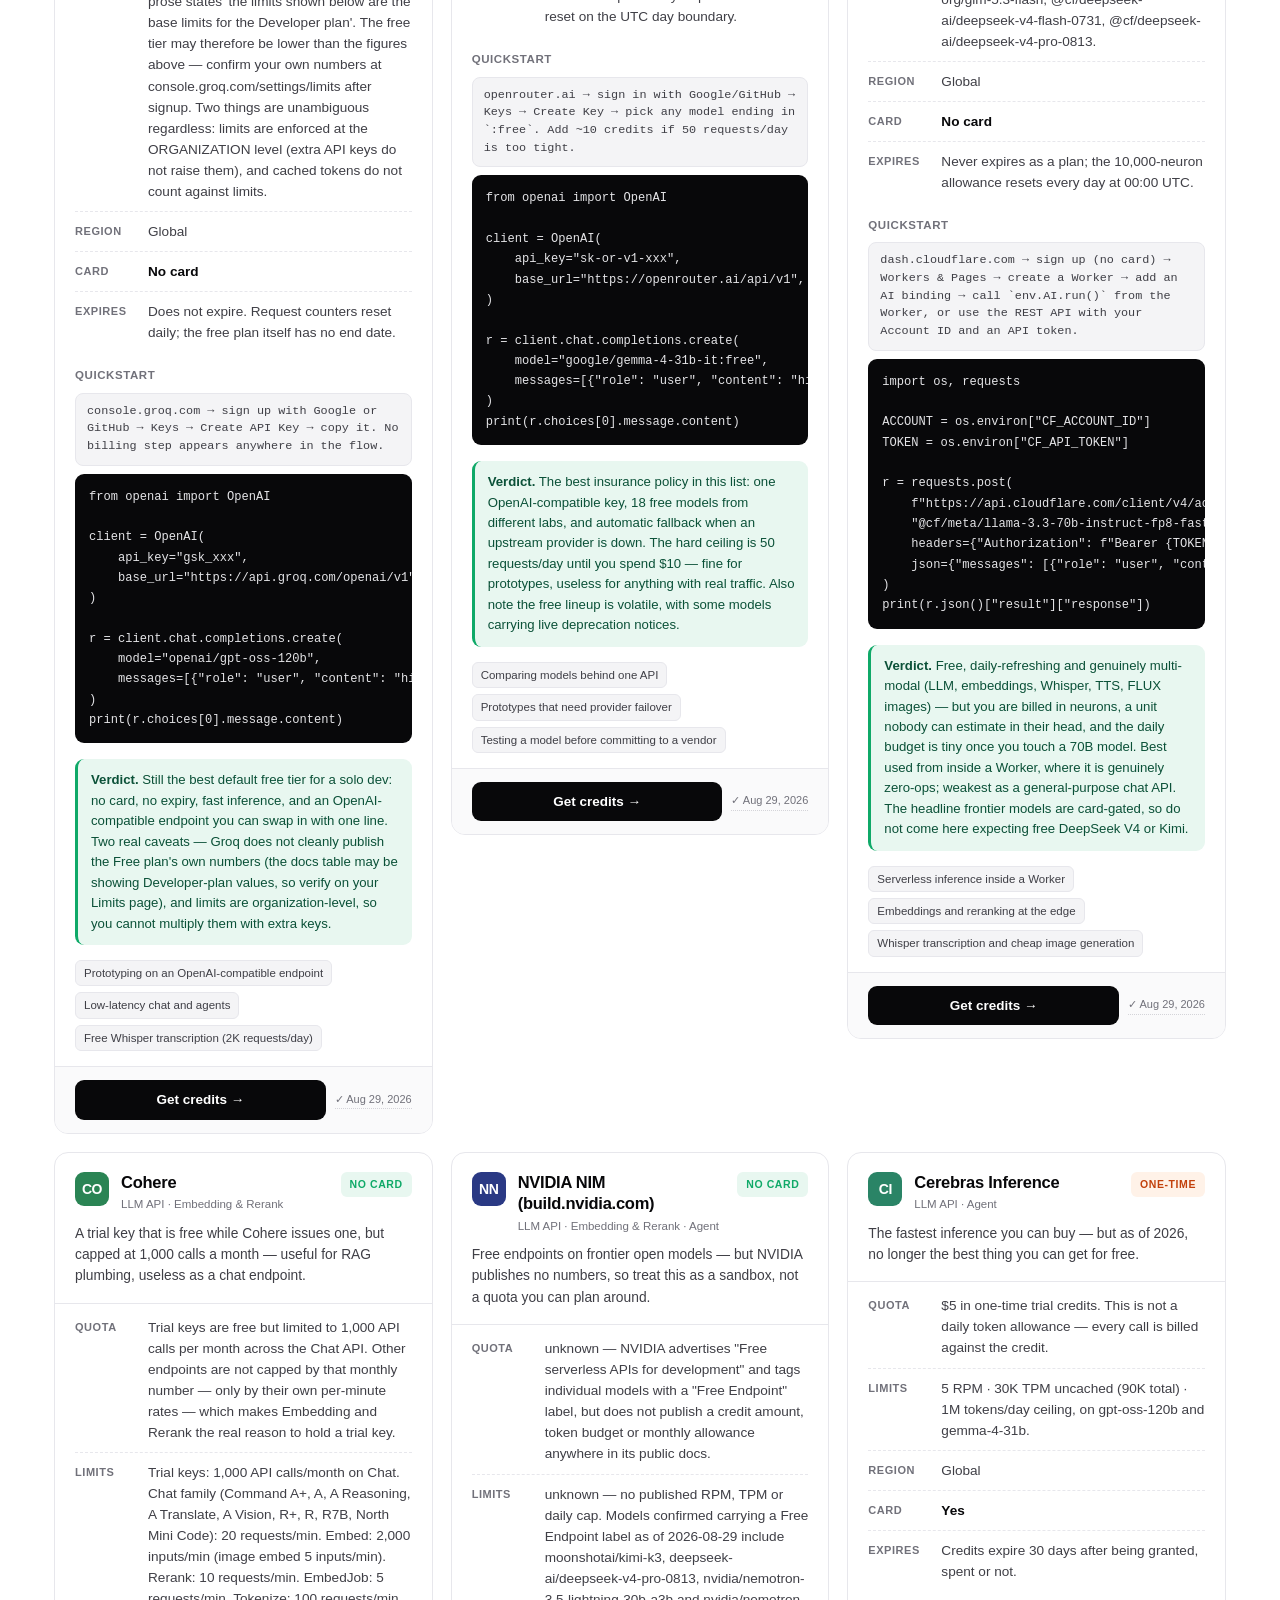
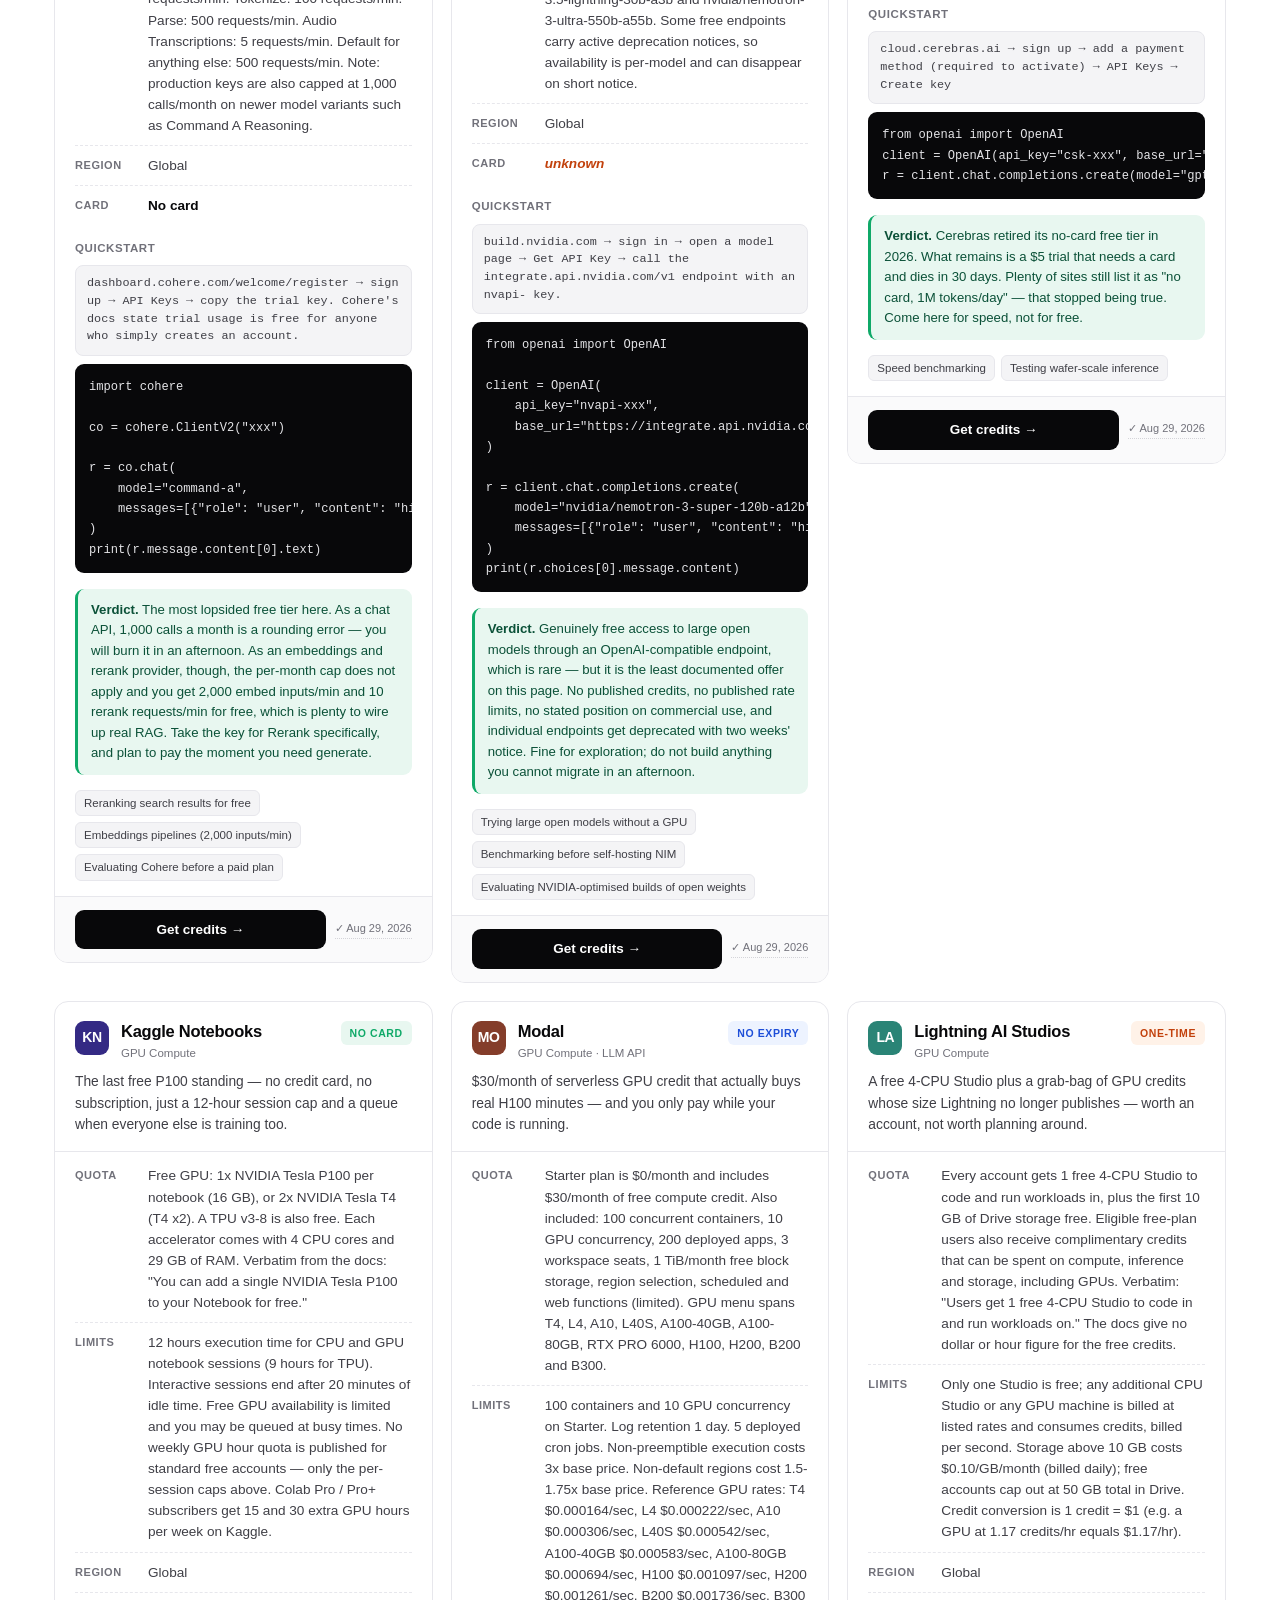
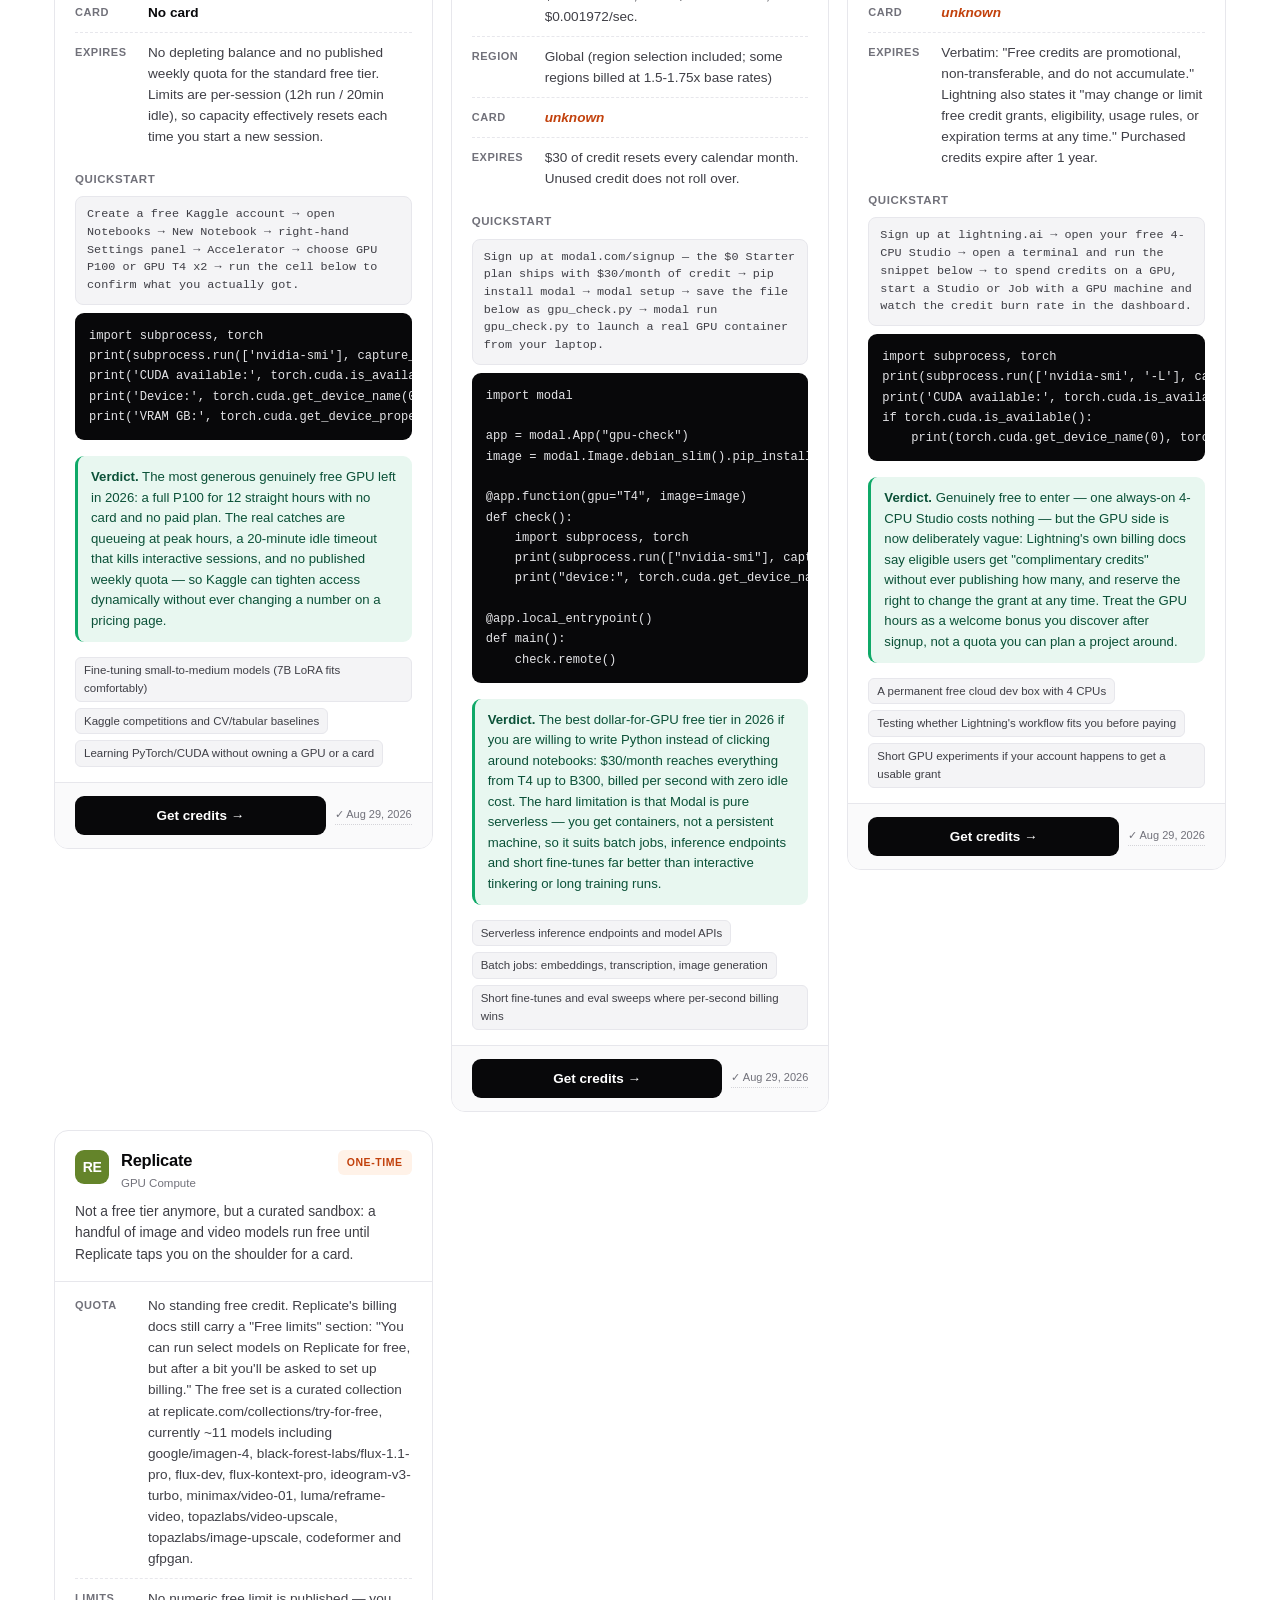
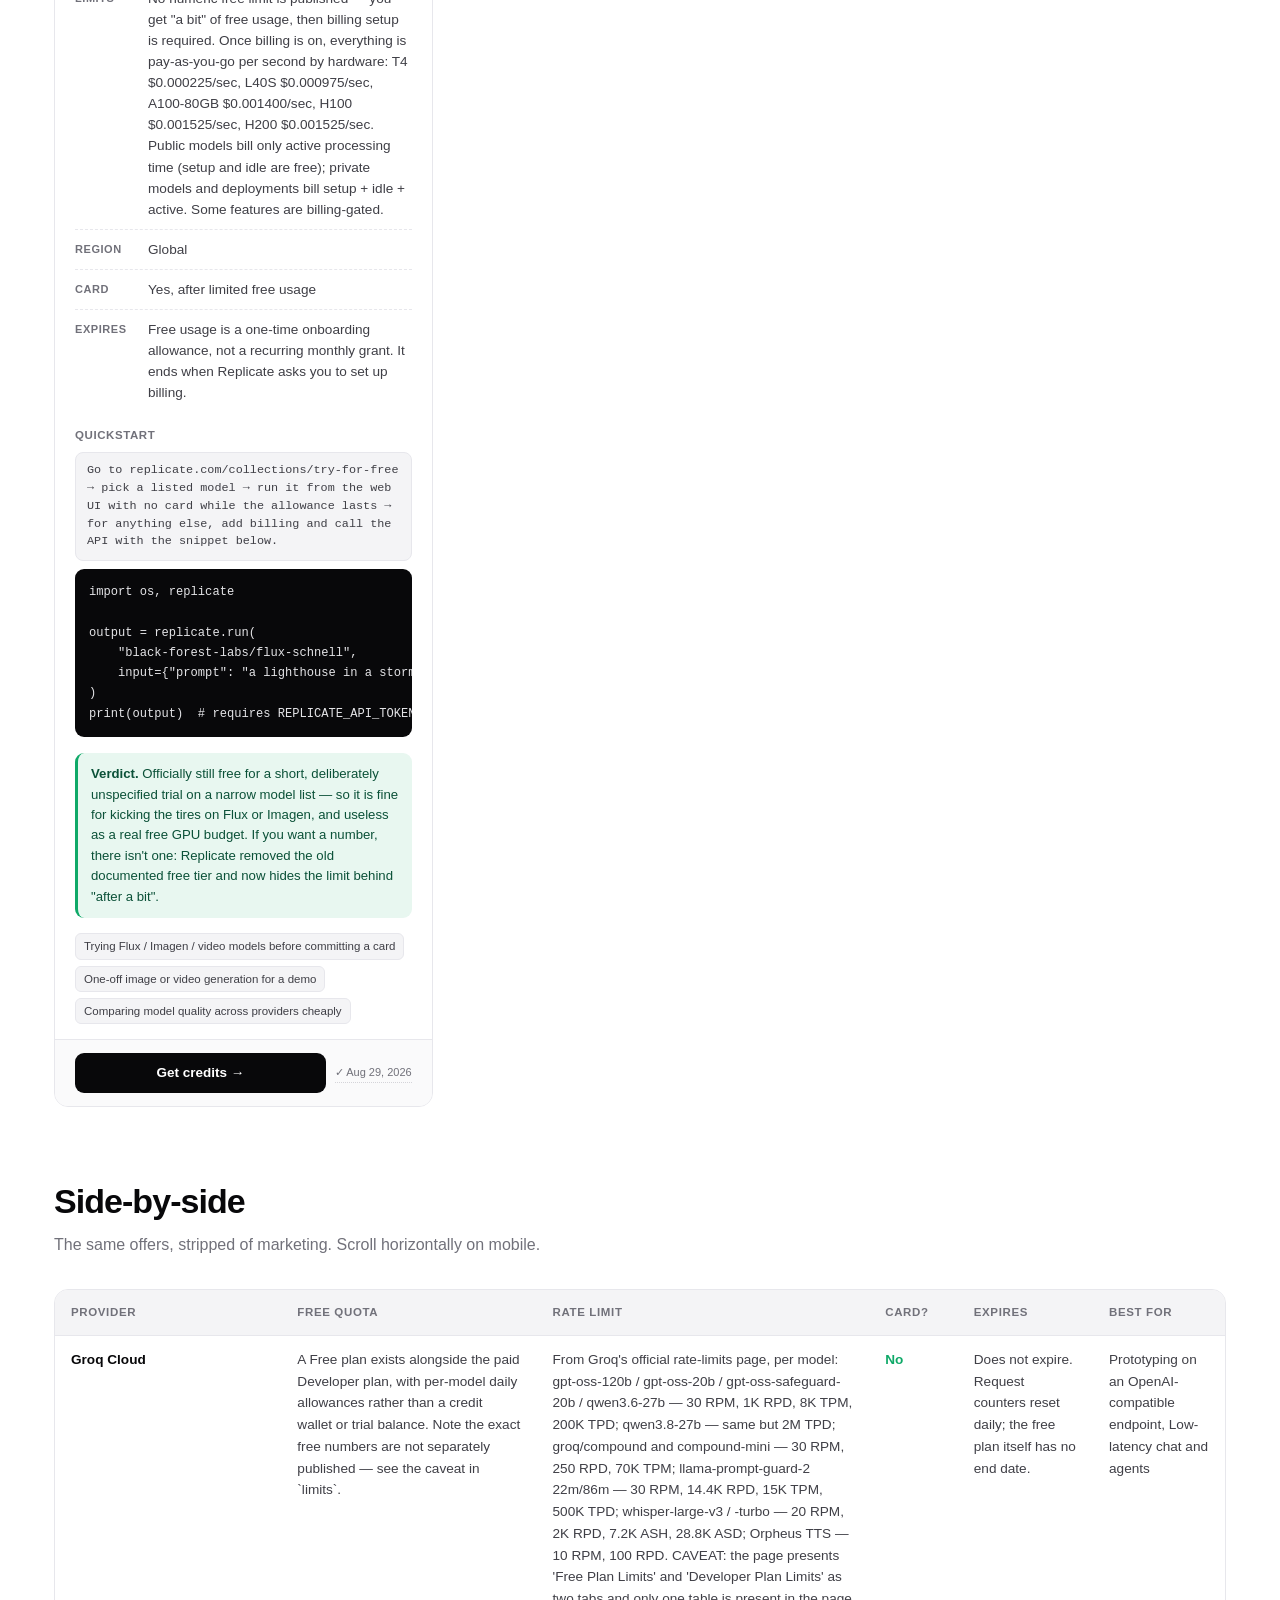
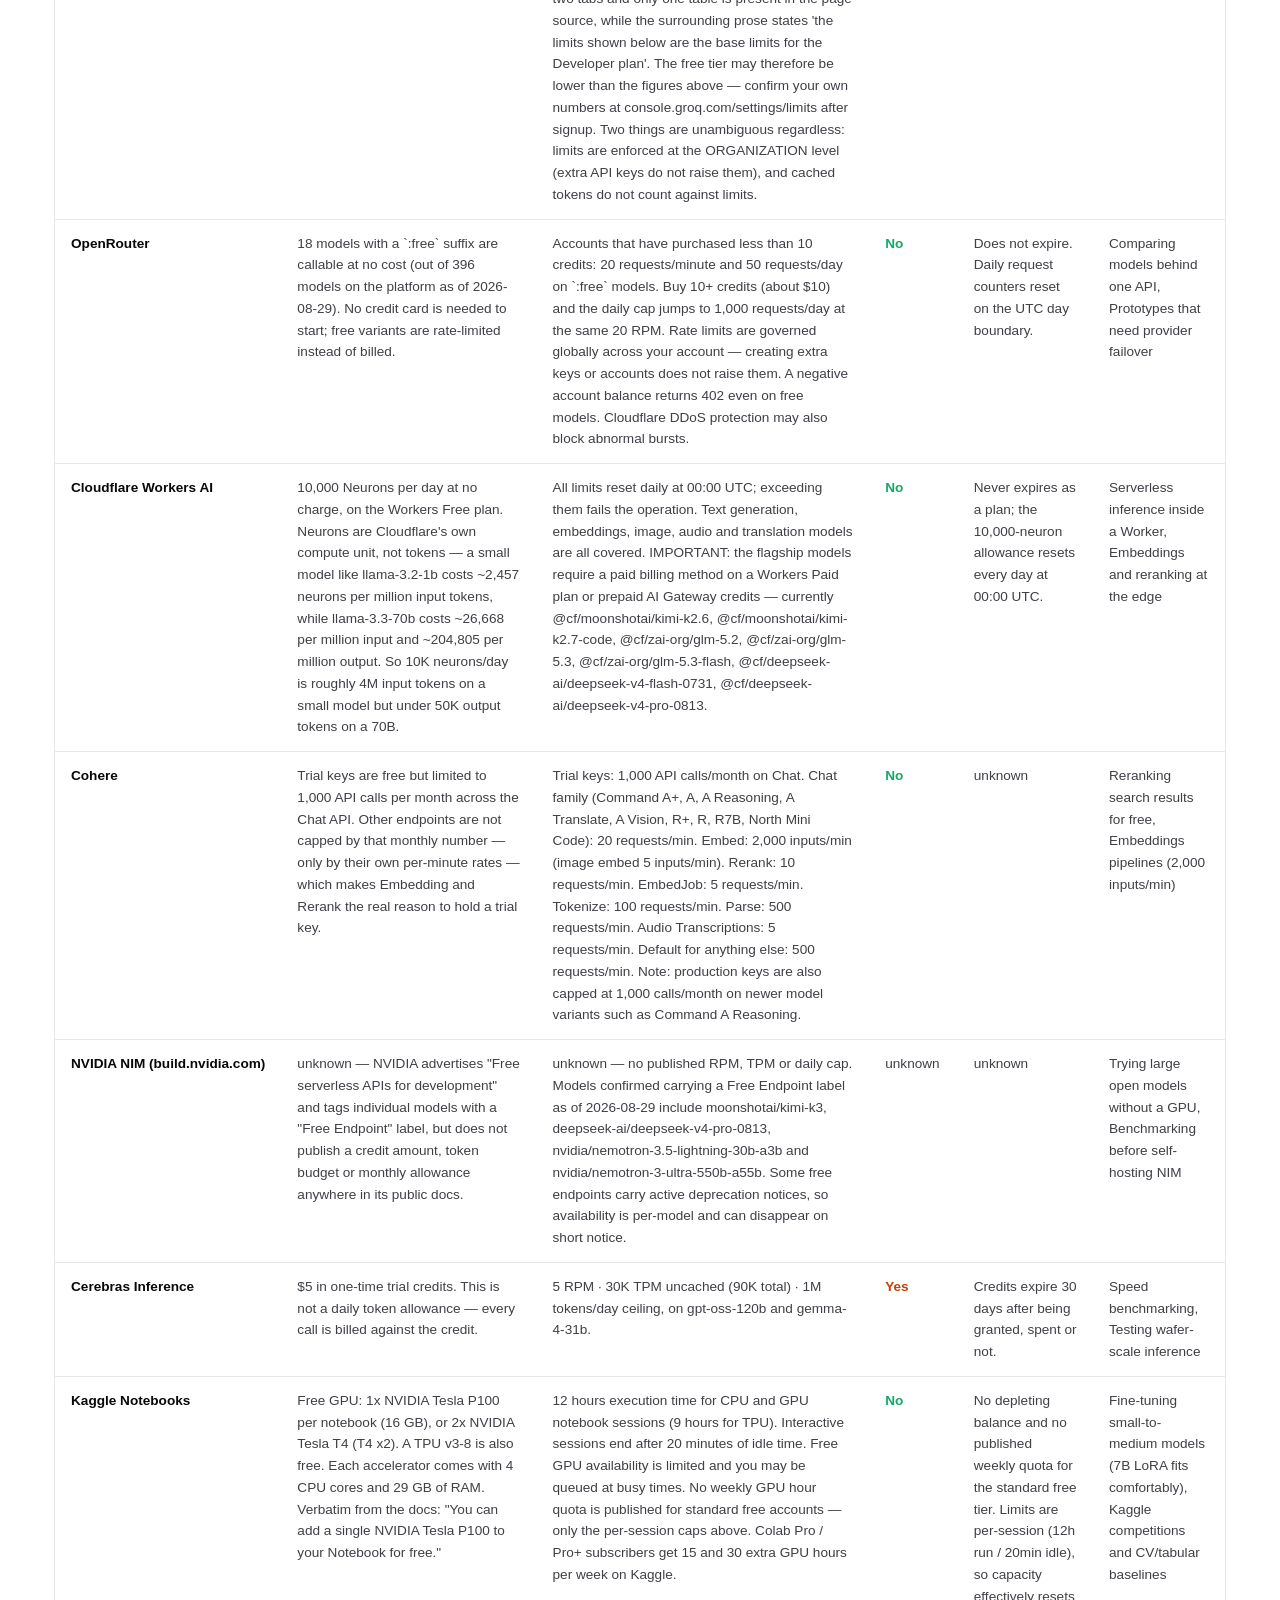
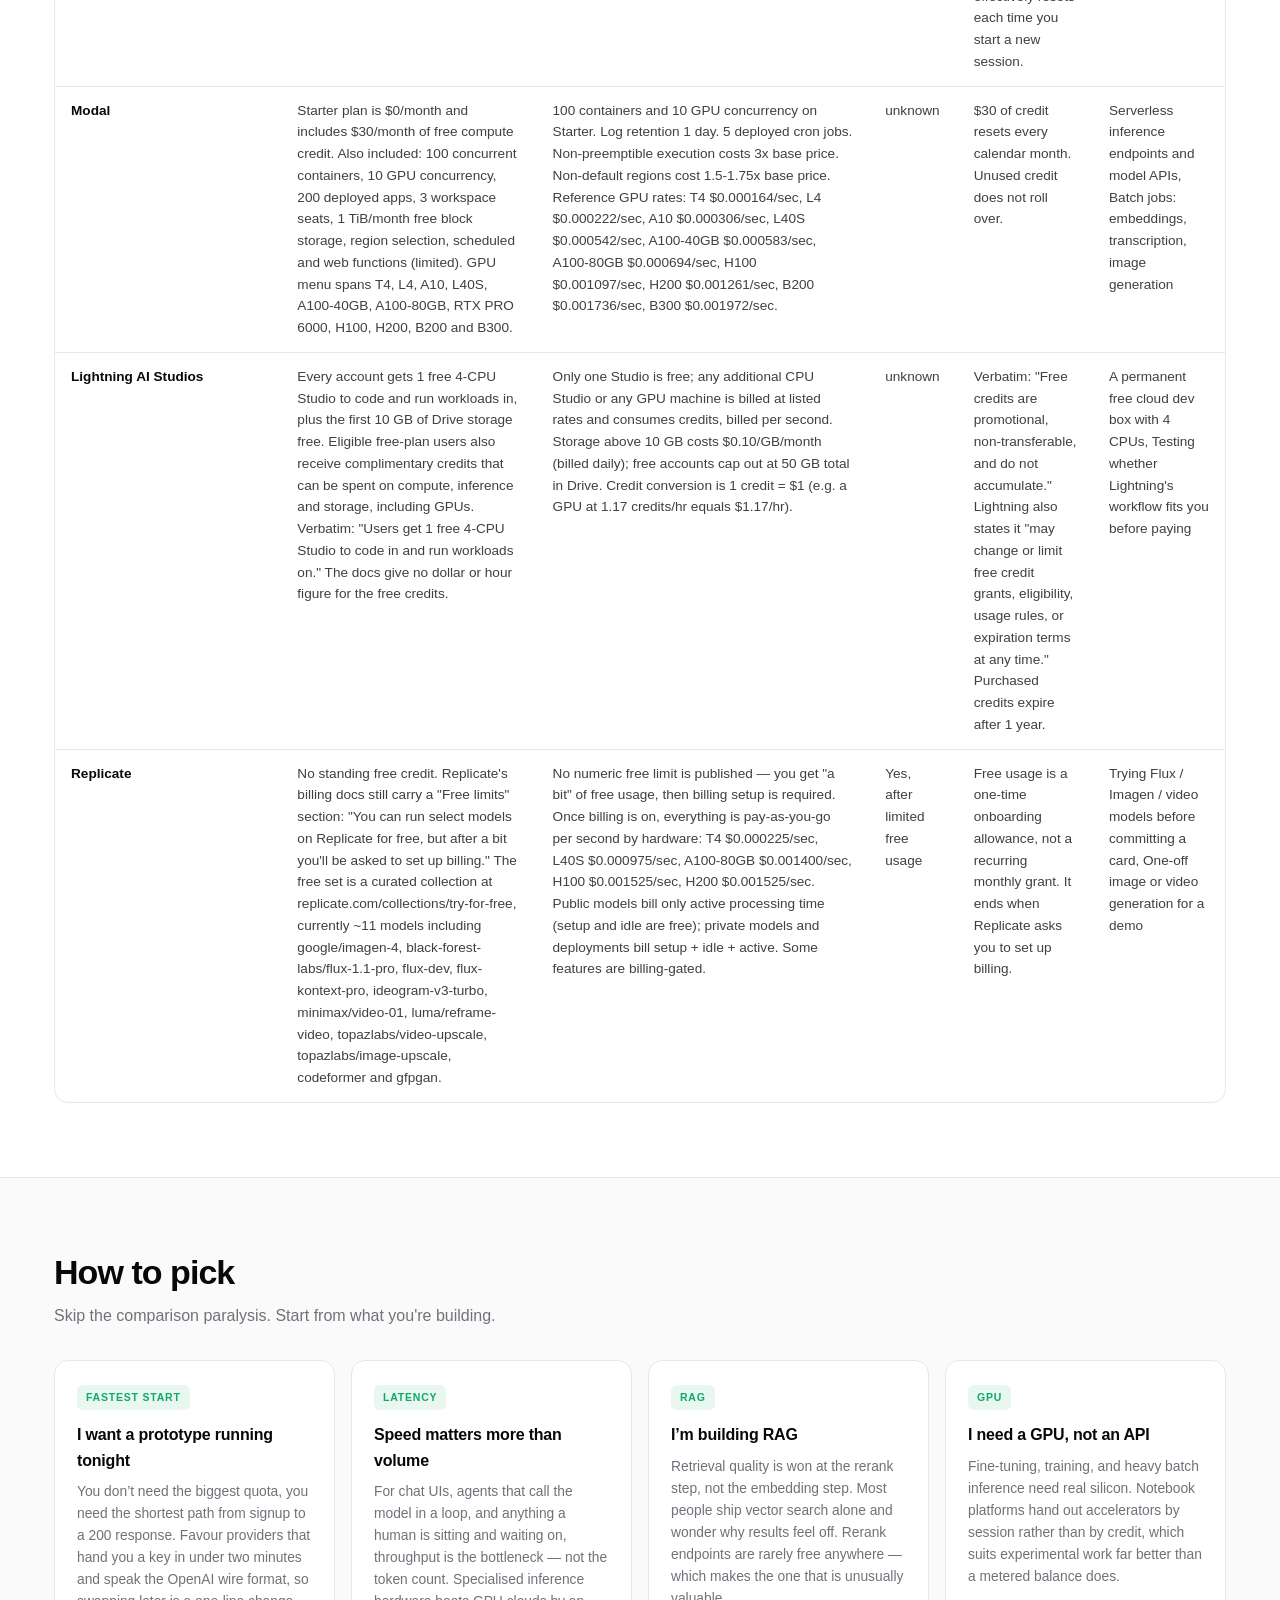
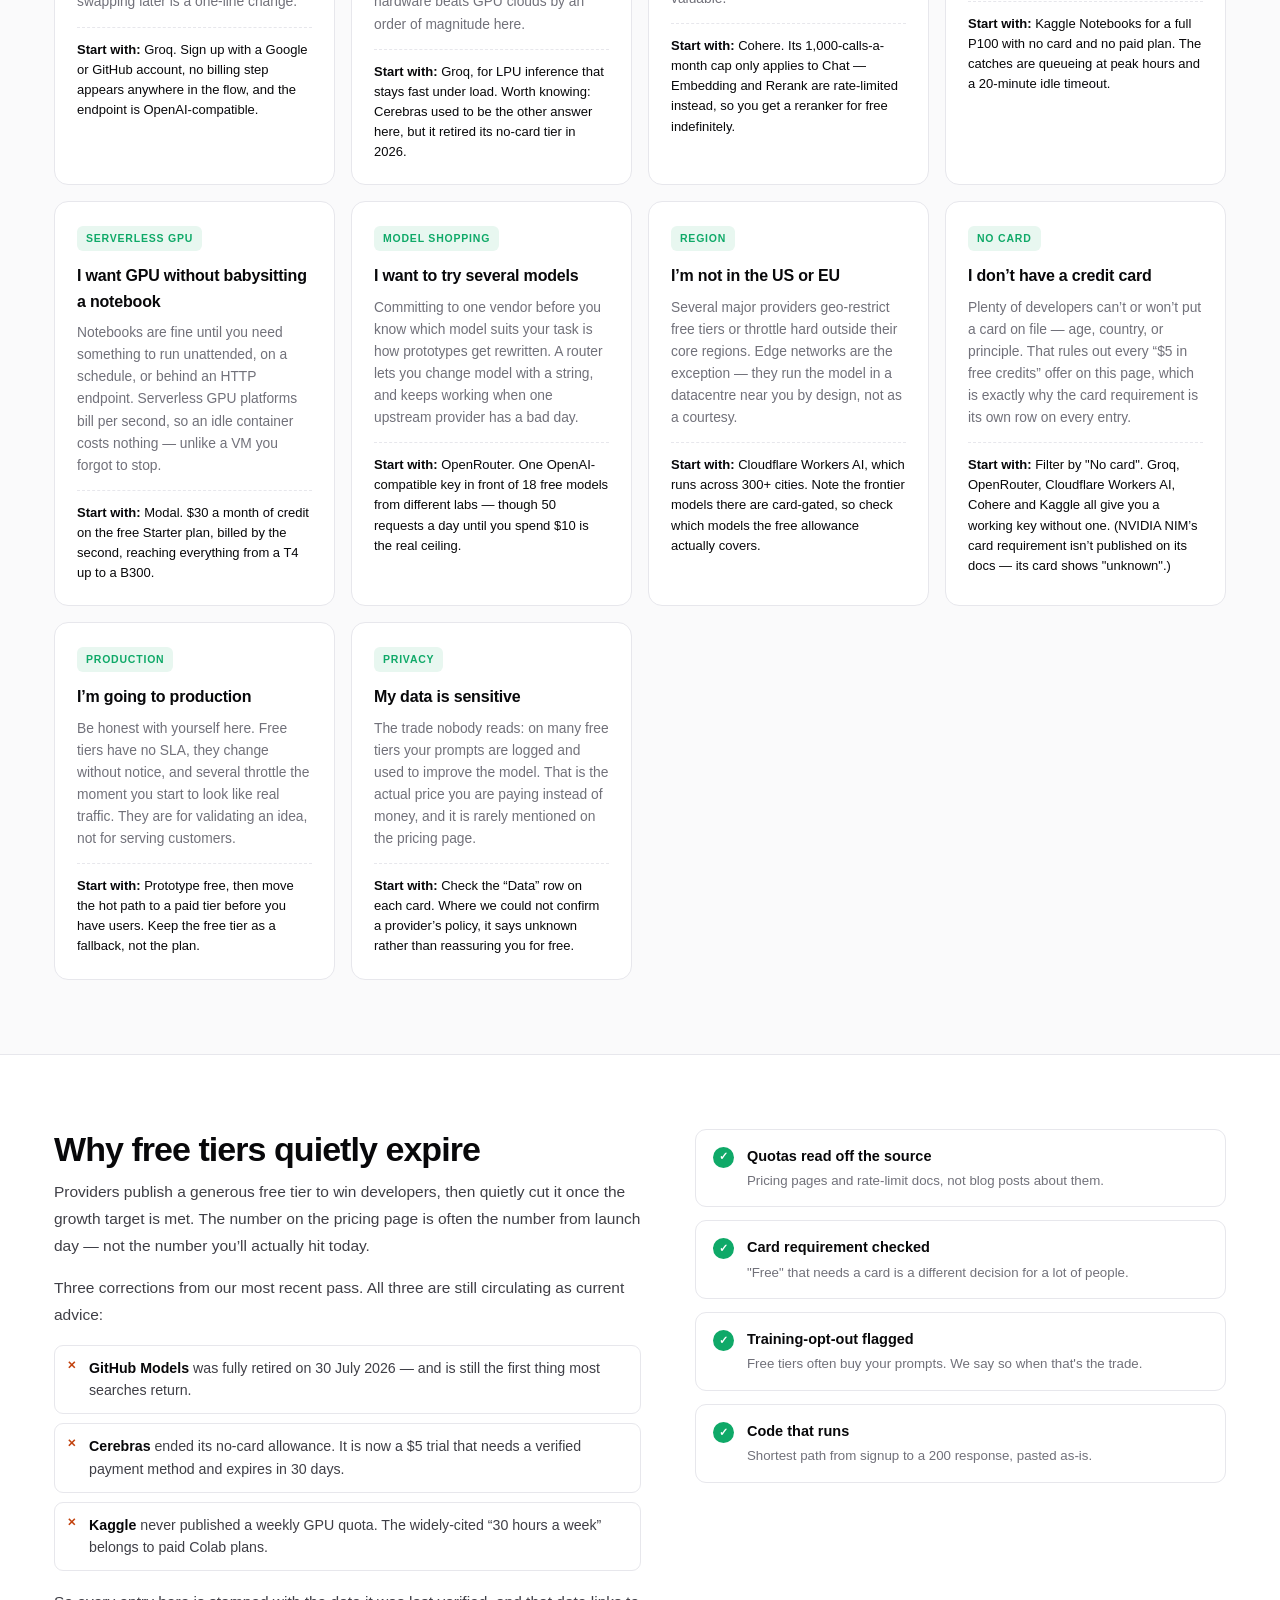
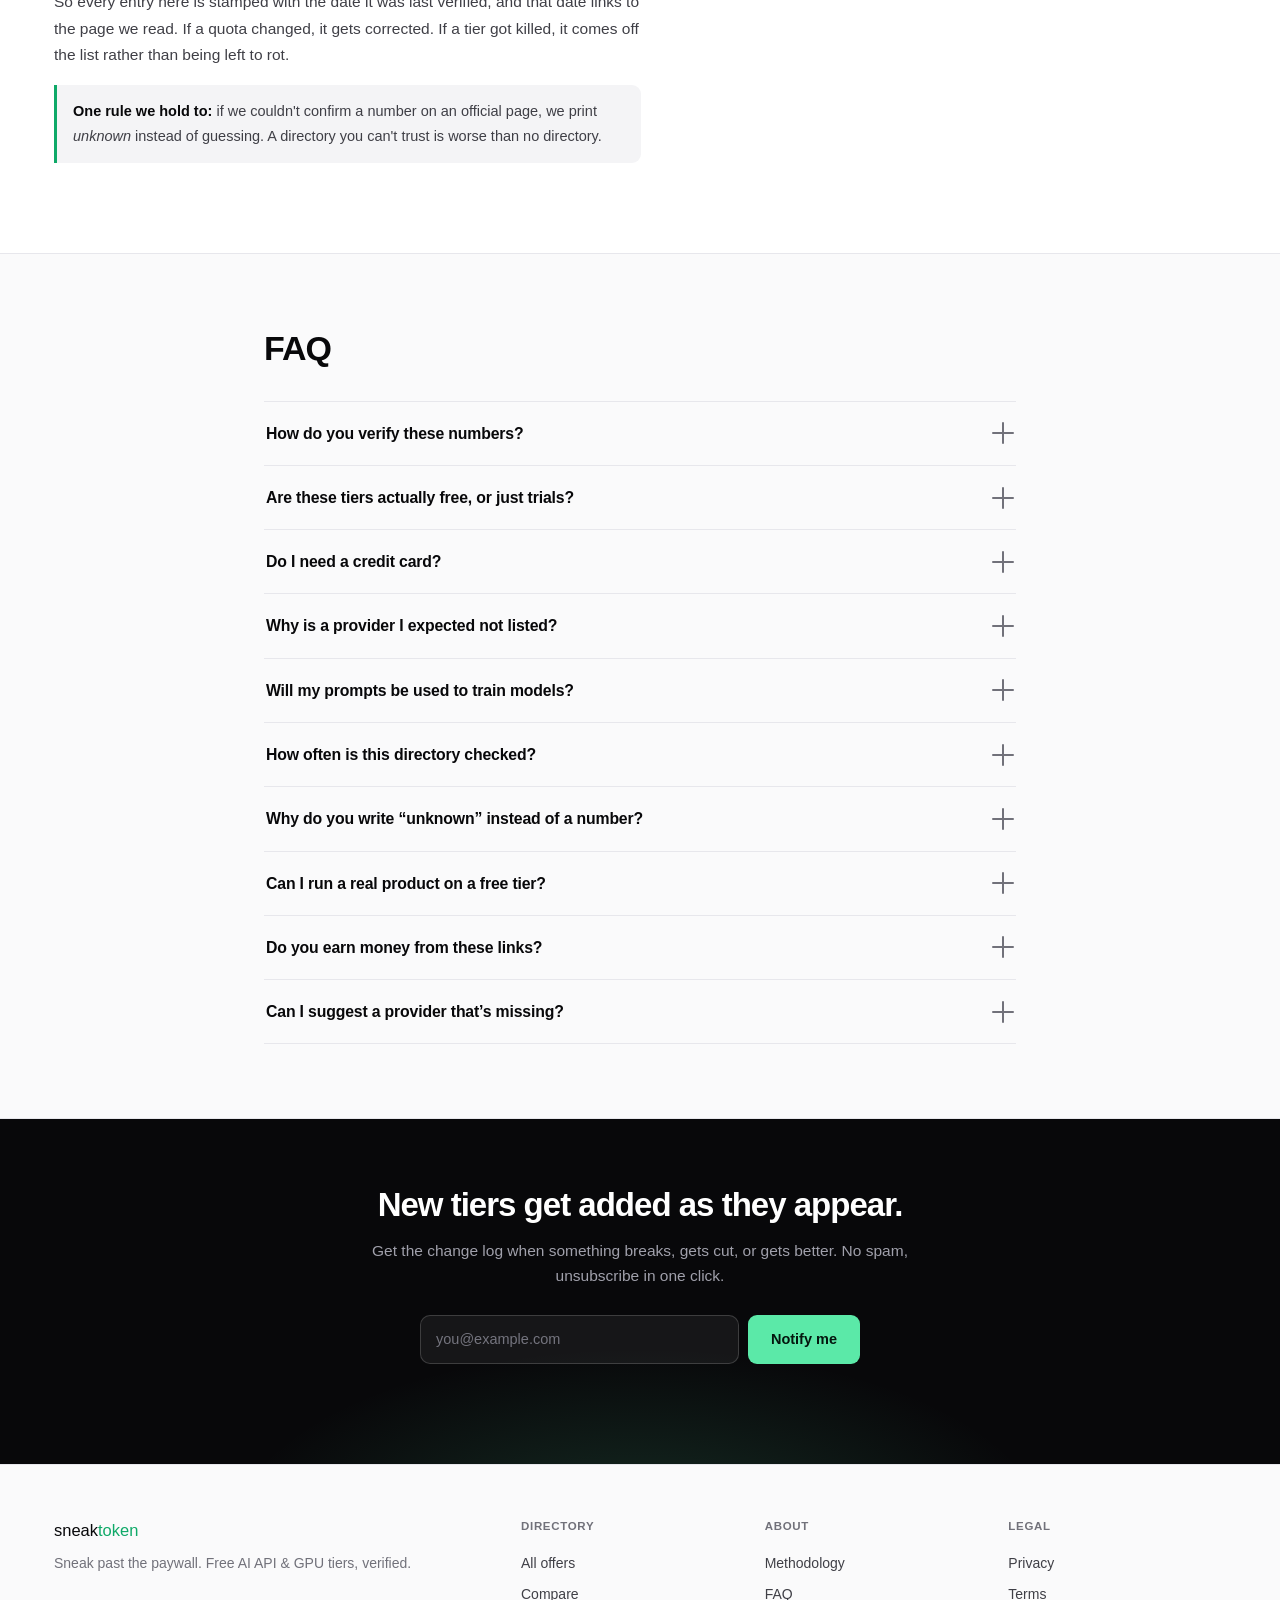
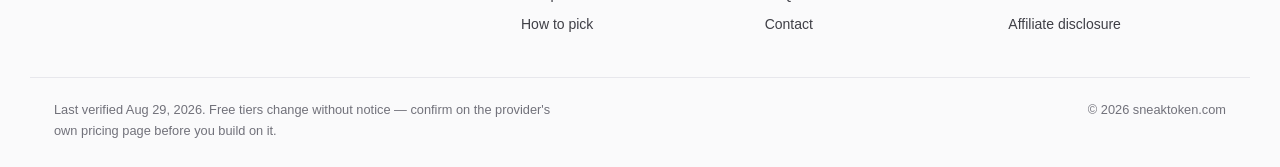
==== commit d43b44aa: "compliance: fix false host claim, no-affiliate consistency, NVIDIA NIM card-status, contact email, b" ====
--- a/site/index.html
+++ b/site/index.html
@@ -40,7 +40,7 @@
 <!-- ============ HEADER ============ -->
 <header class="hdr" id="hdr">
   <div class="wrap hdr-in">
-    <a class="brand" href="/" aria-label="SteakToken home">
+    <a class="brand" href="/" aria-label="SneakToken home">
       <span class="brand-mark" aria-hidden="true">
         <svg viewBox="0 0 32 32" width="26" height="26"><path d="M9 21.5 15.5 10h2.2L11.2 21.5z" fill="currentColor"/><circle cx="22" cy="12.5" r="2.4" fill="currentColor"/></svg>
       </span>
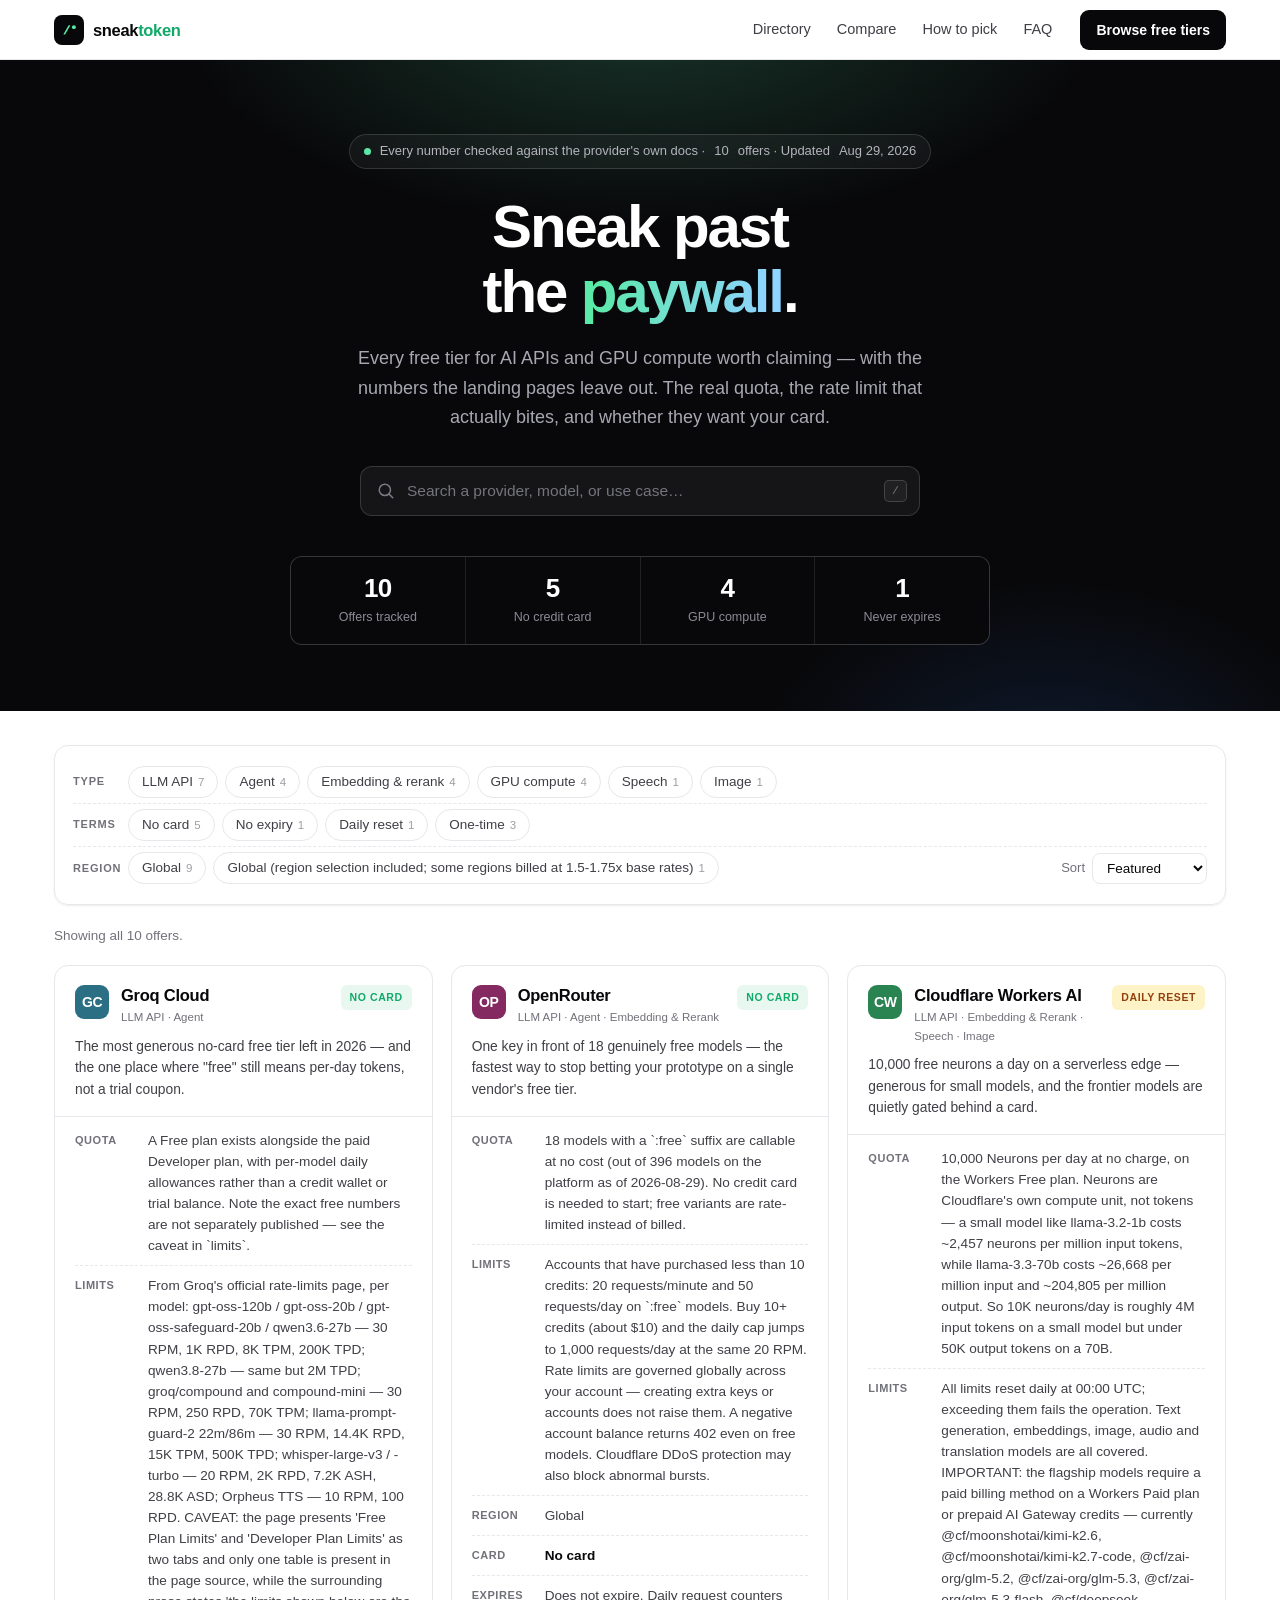
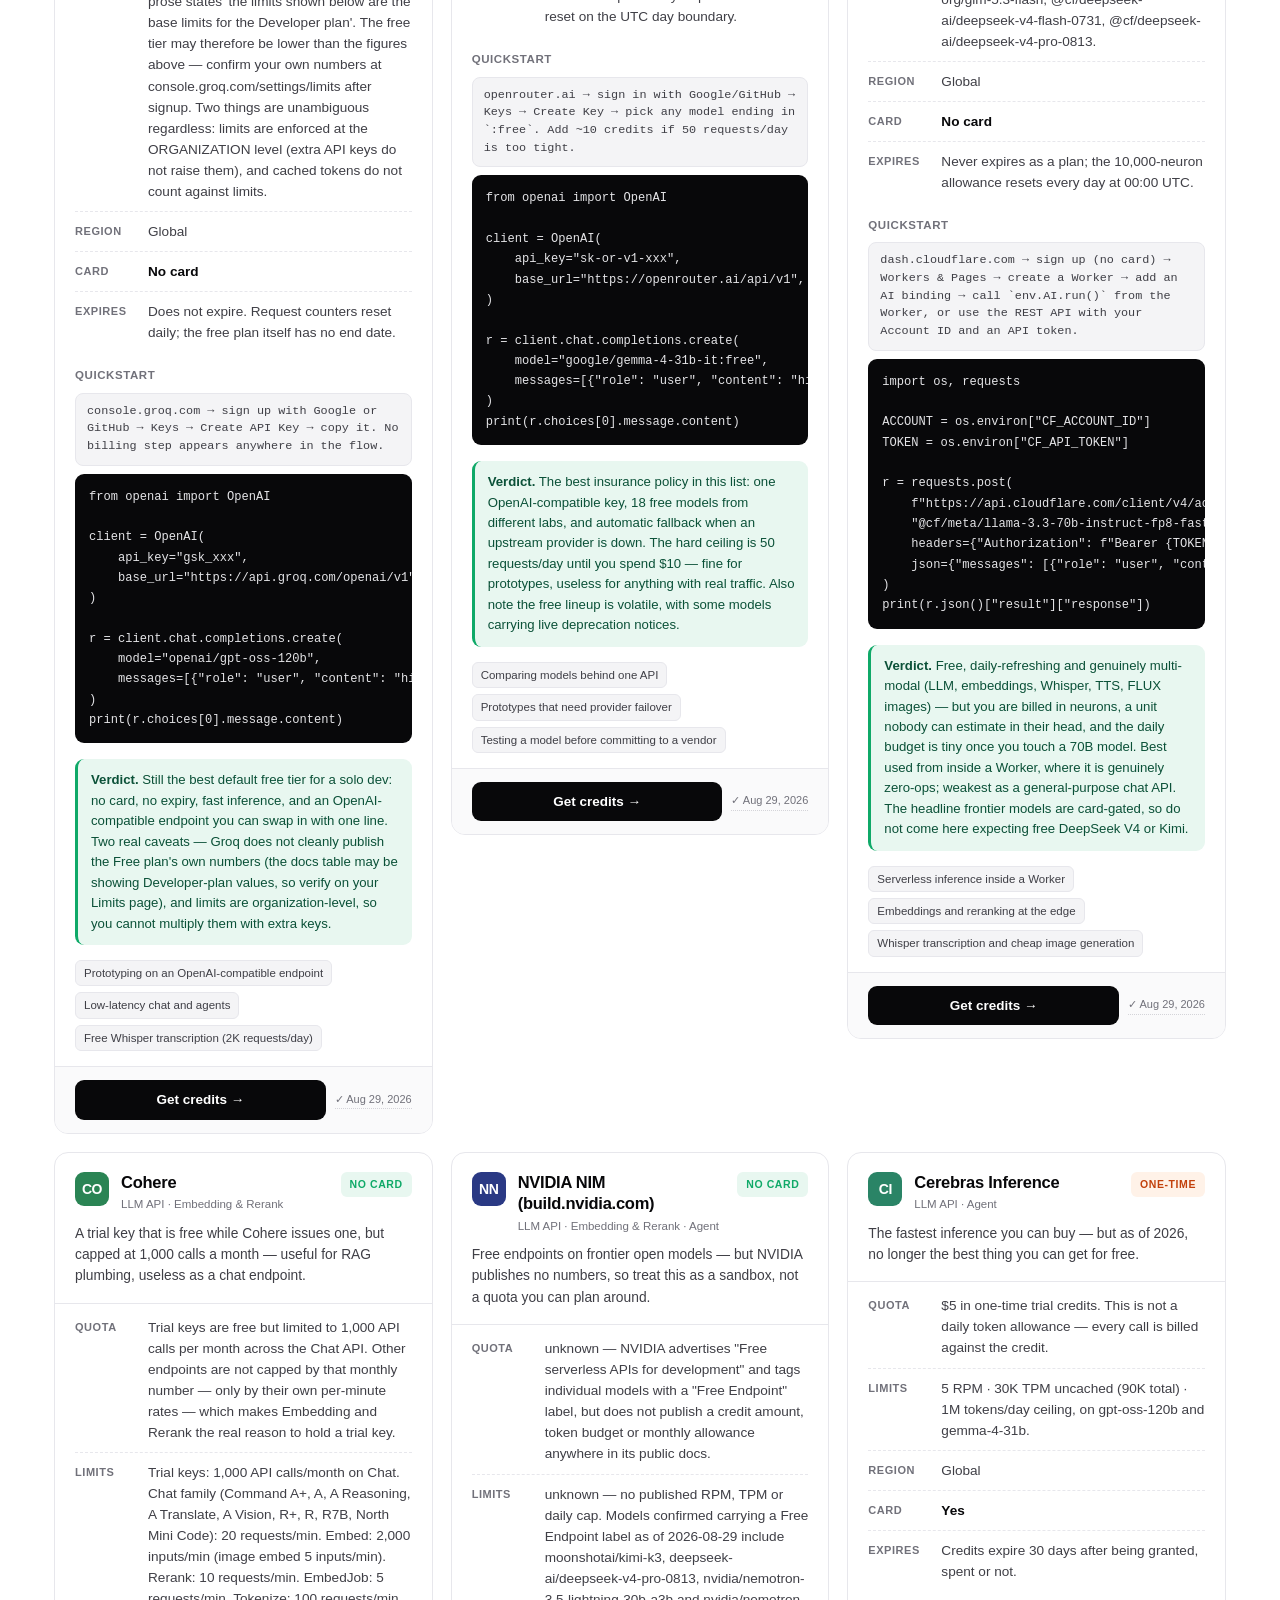
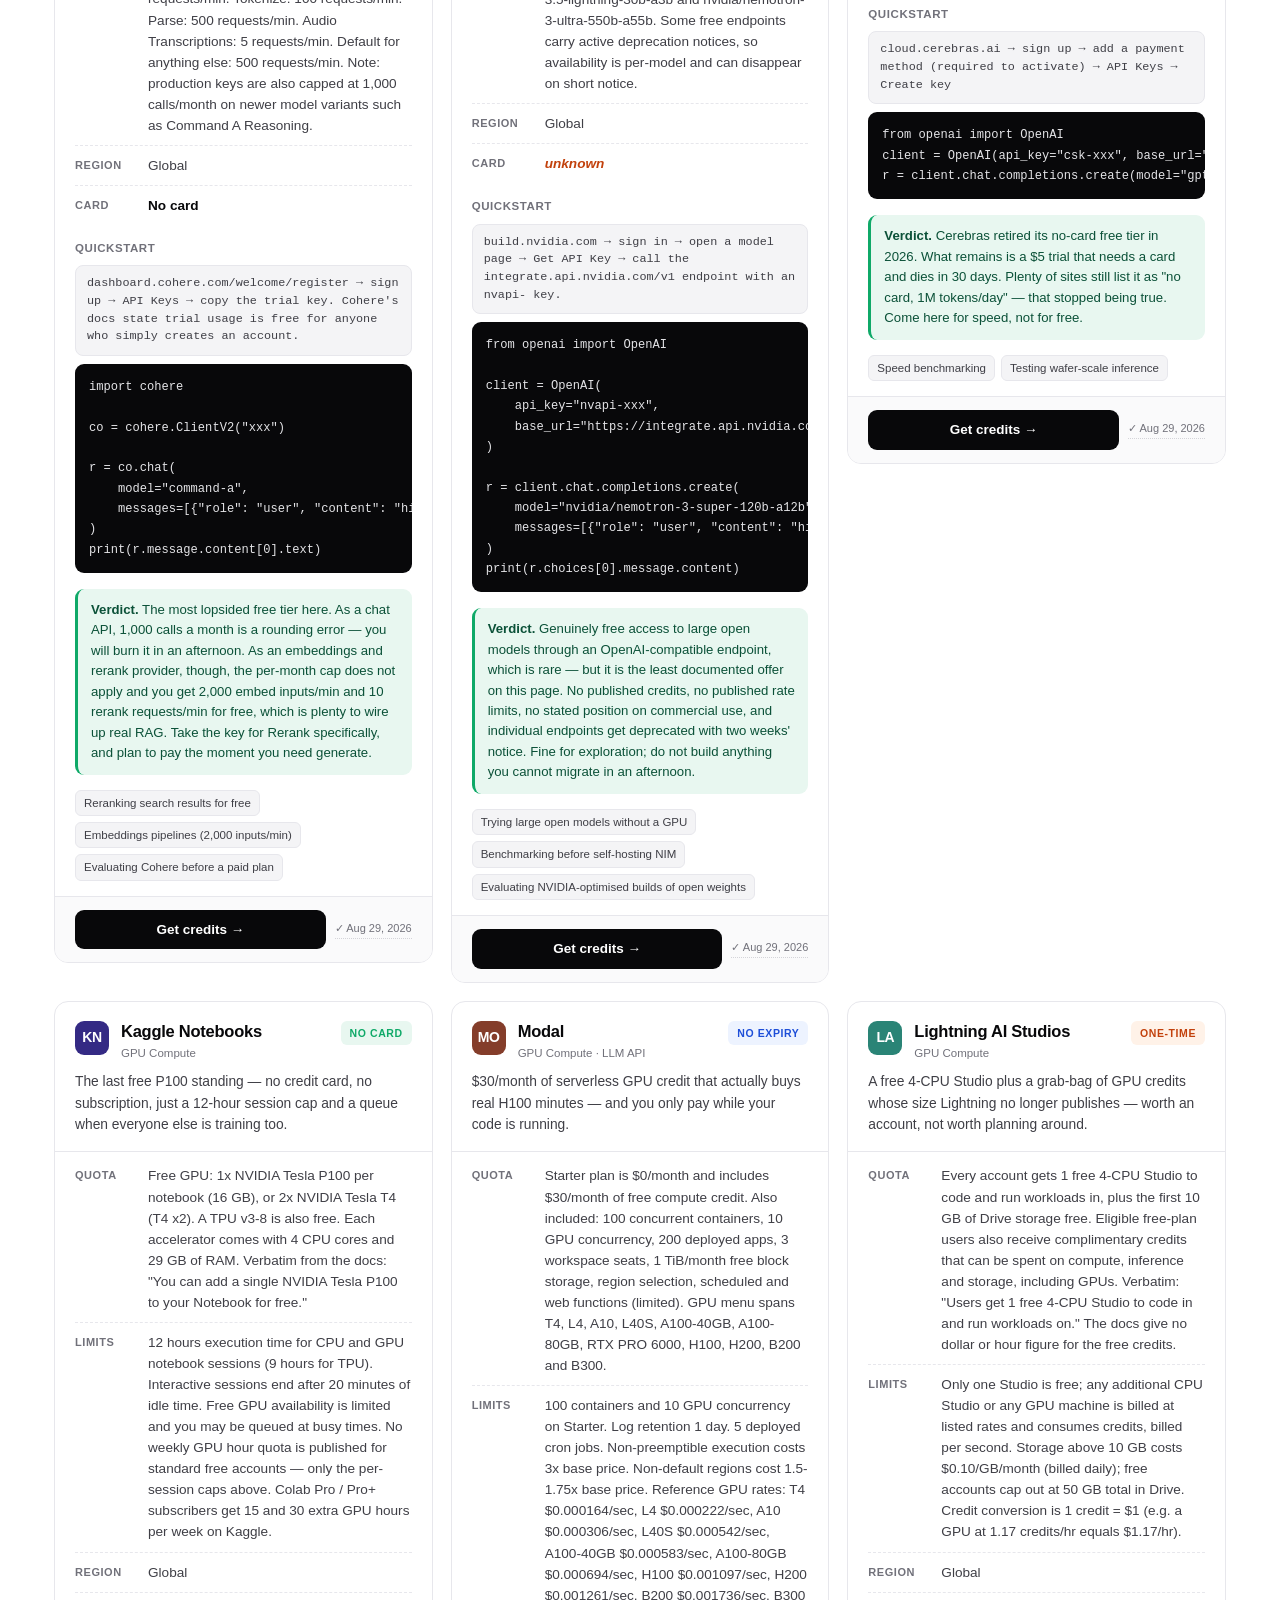
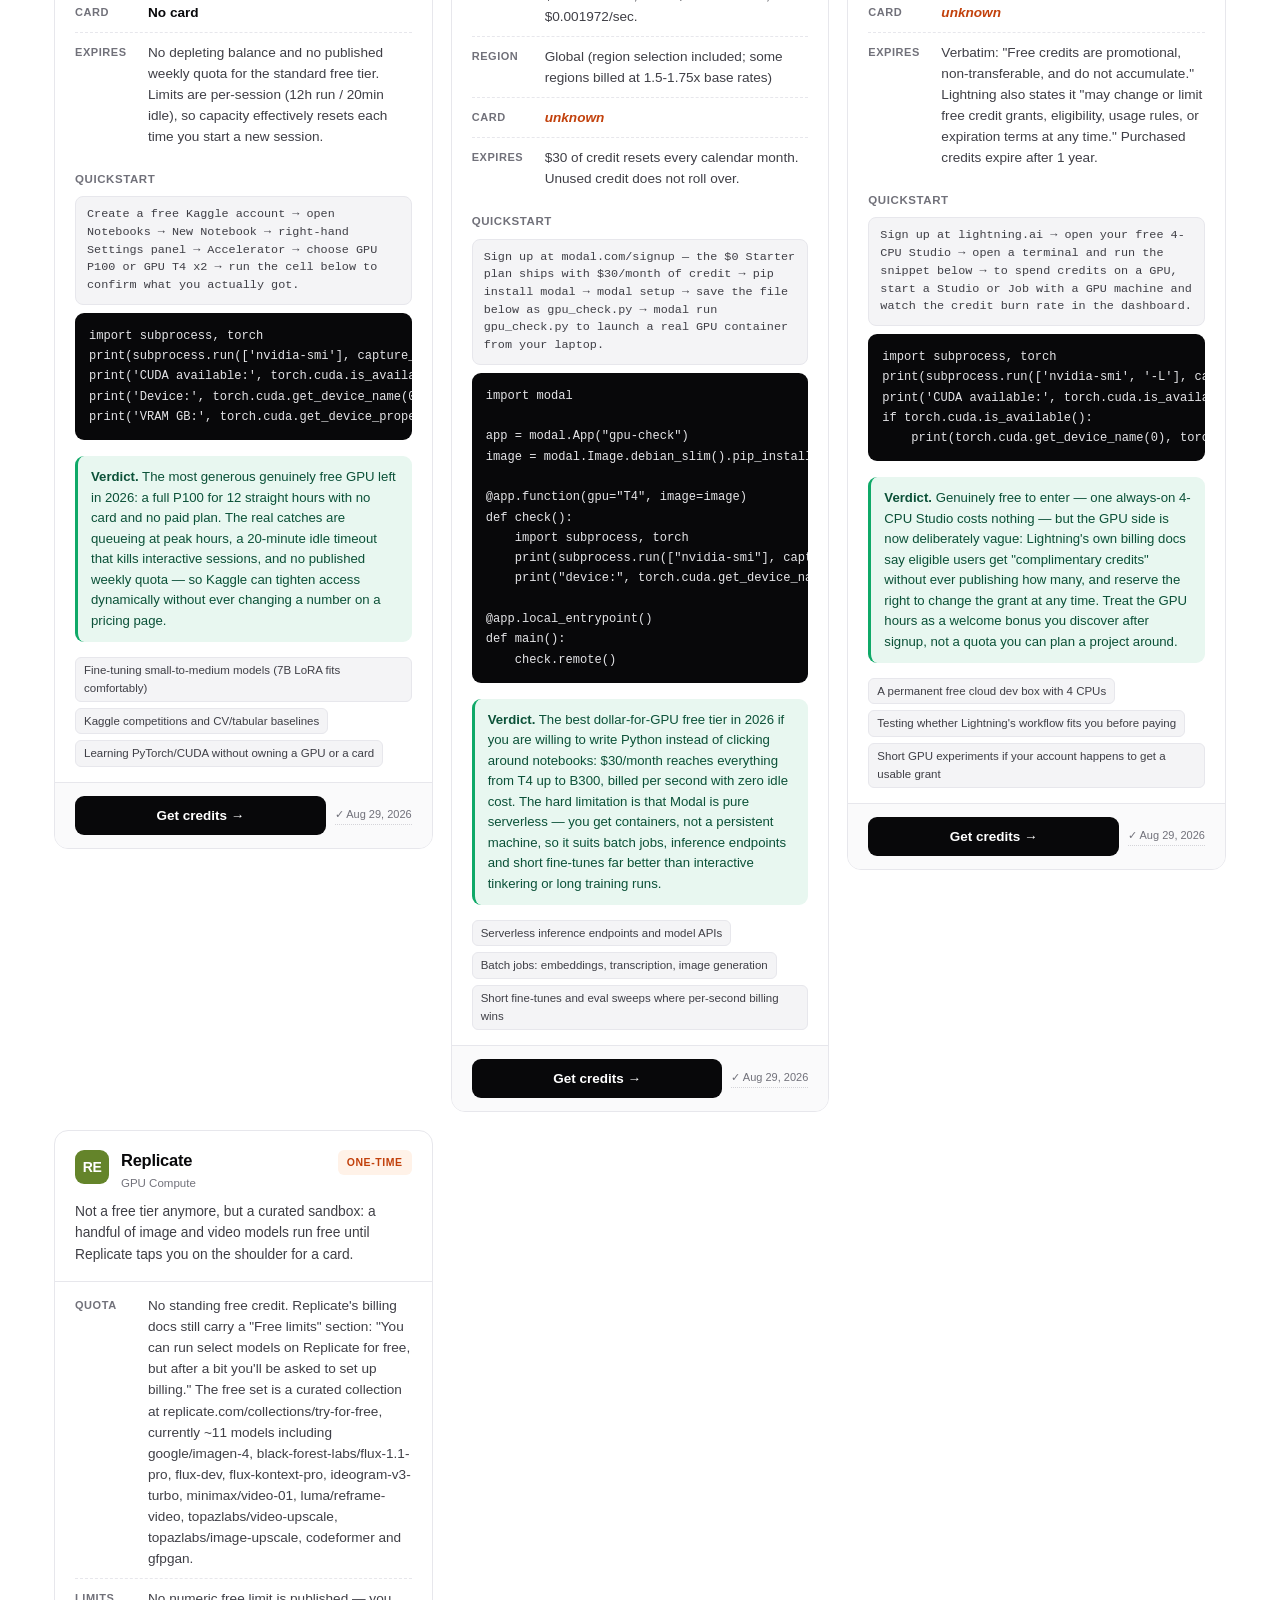
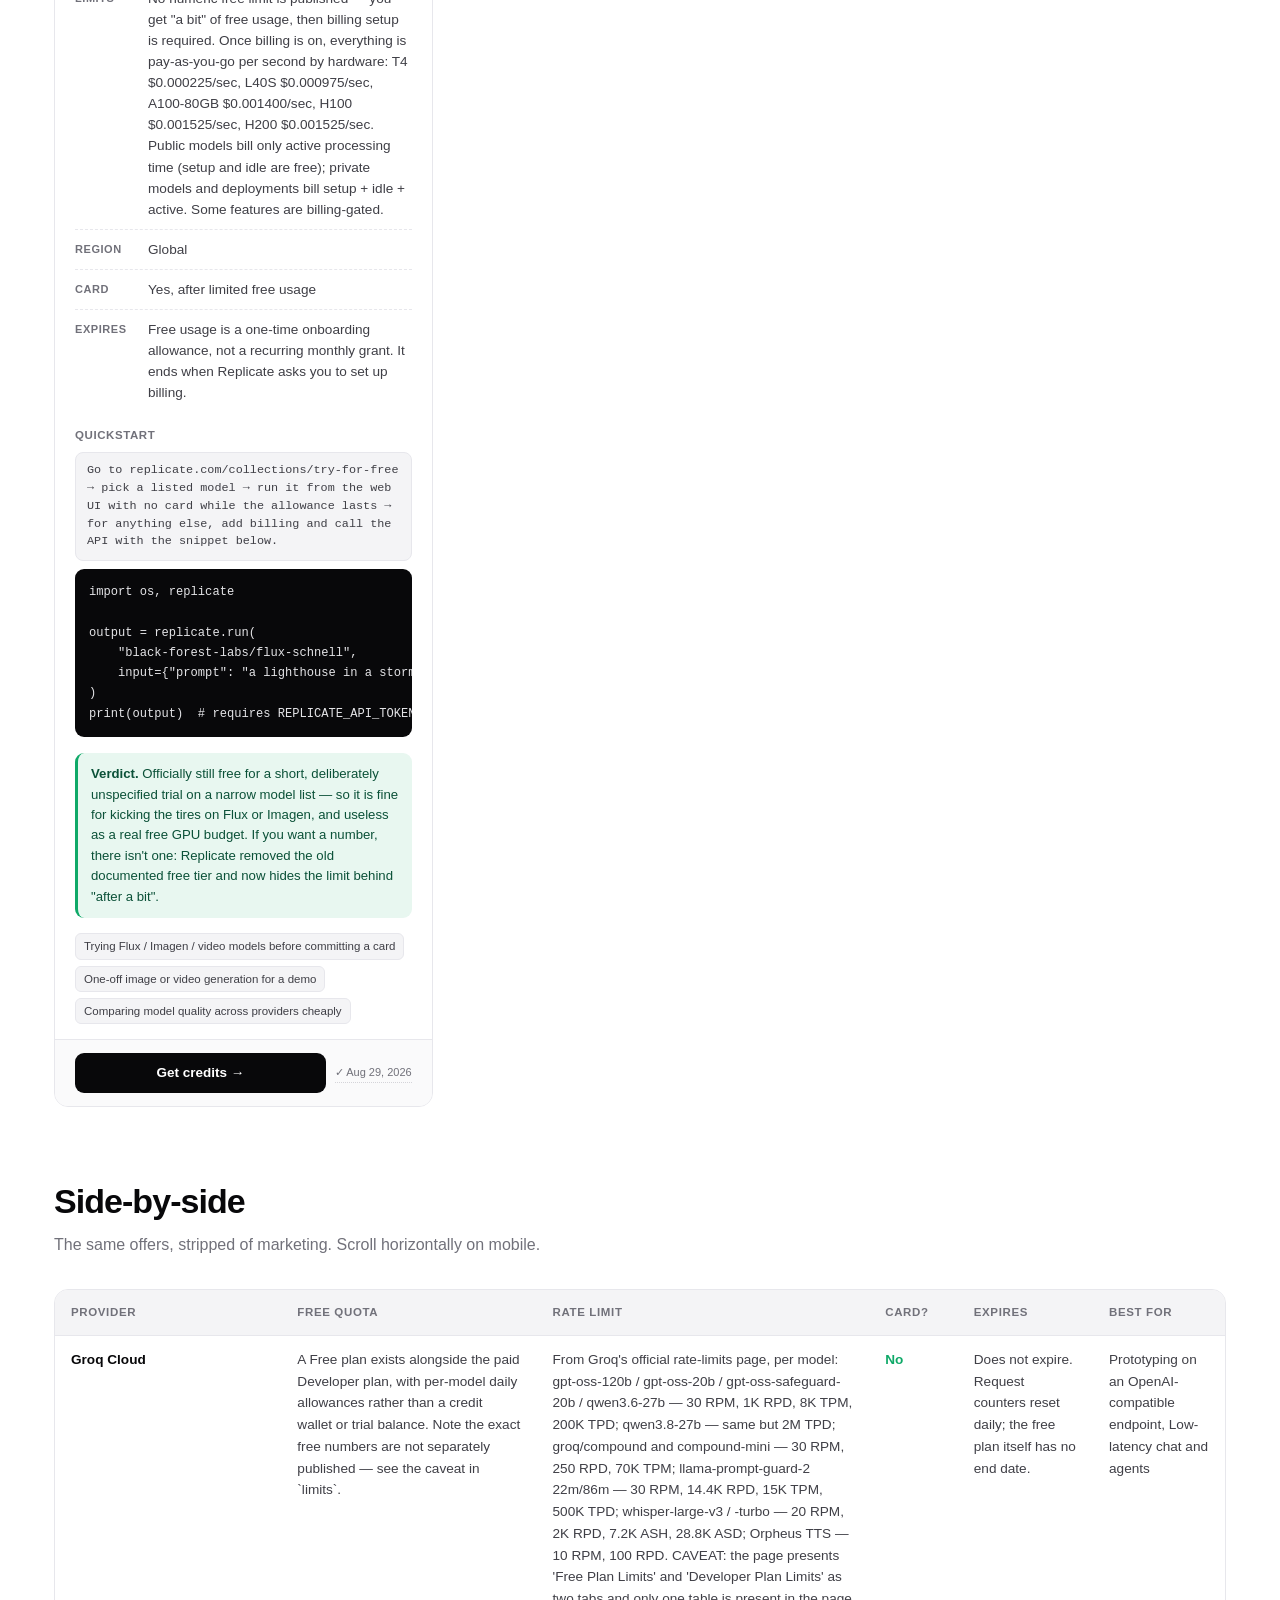
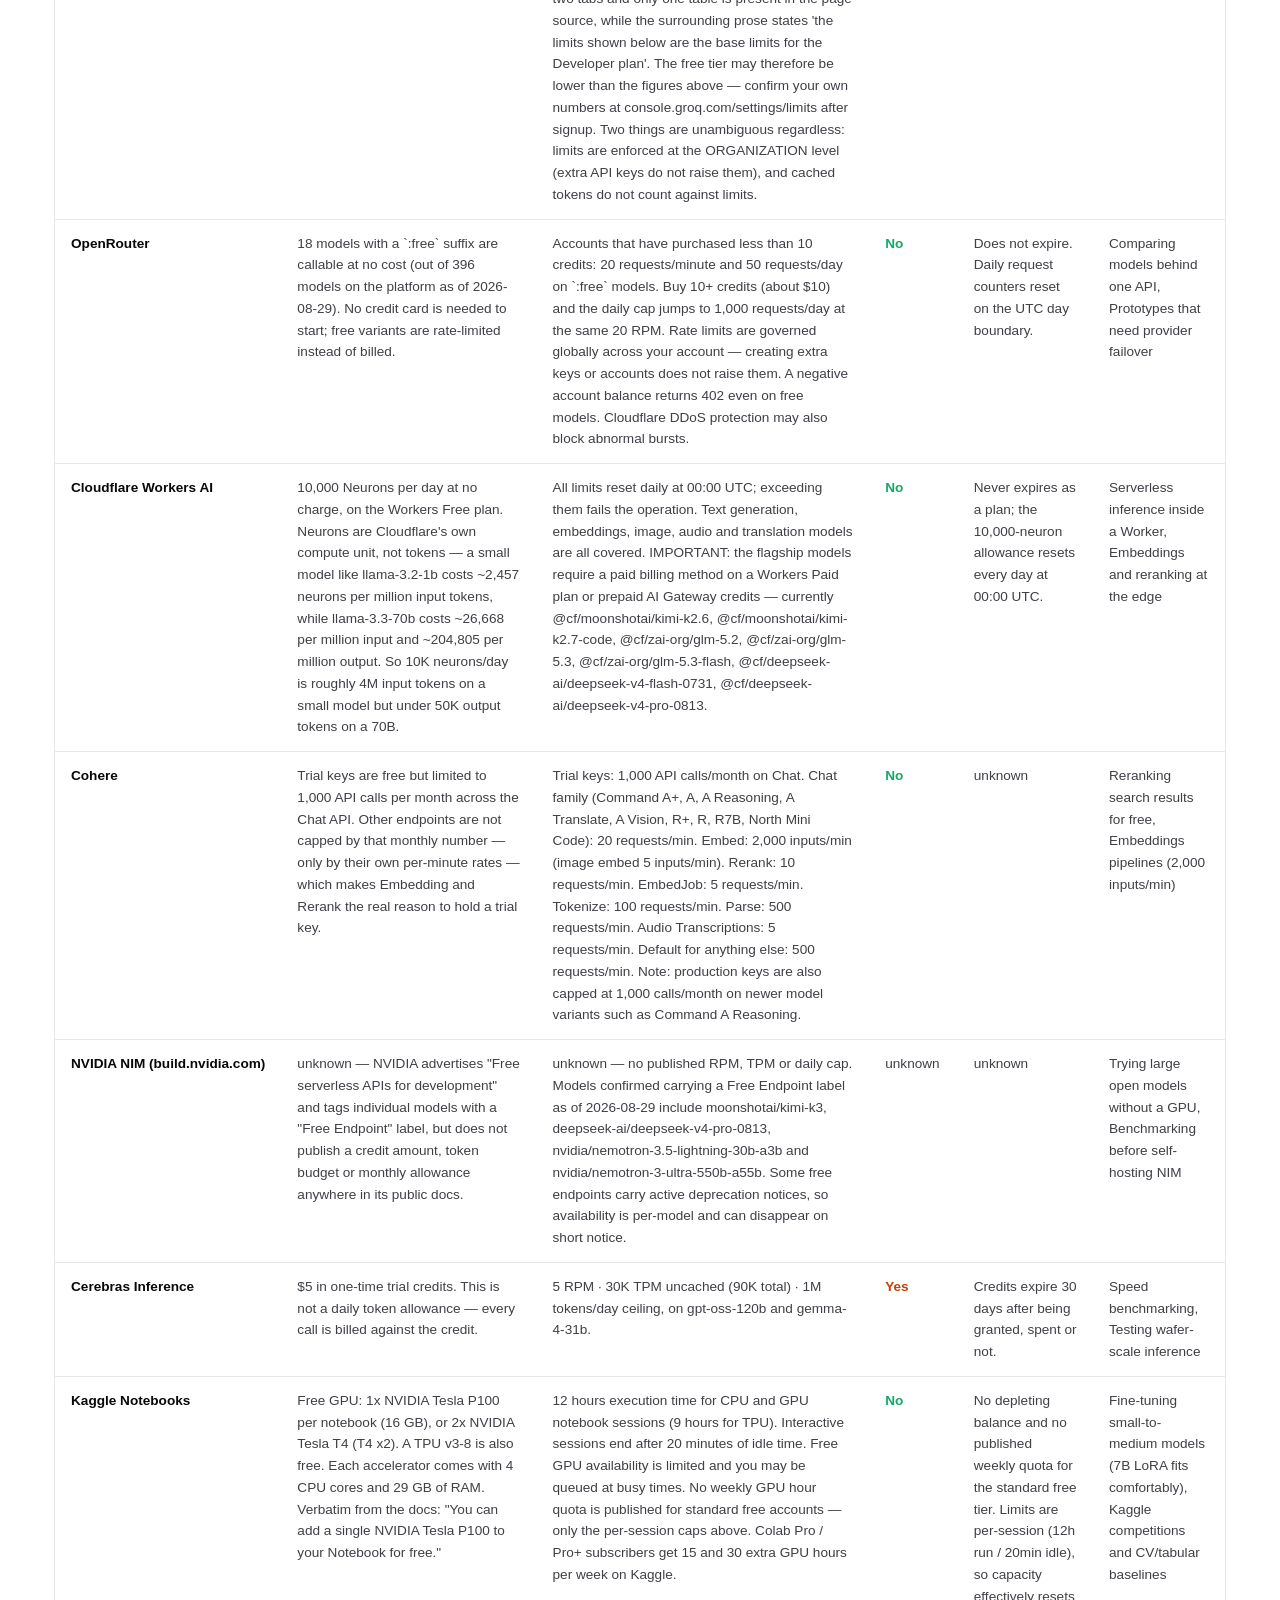
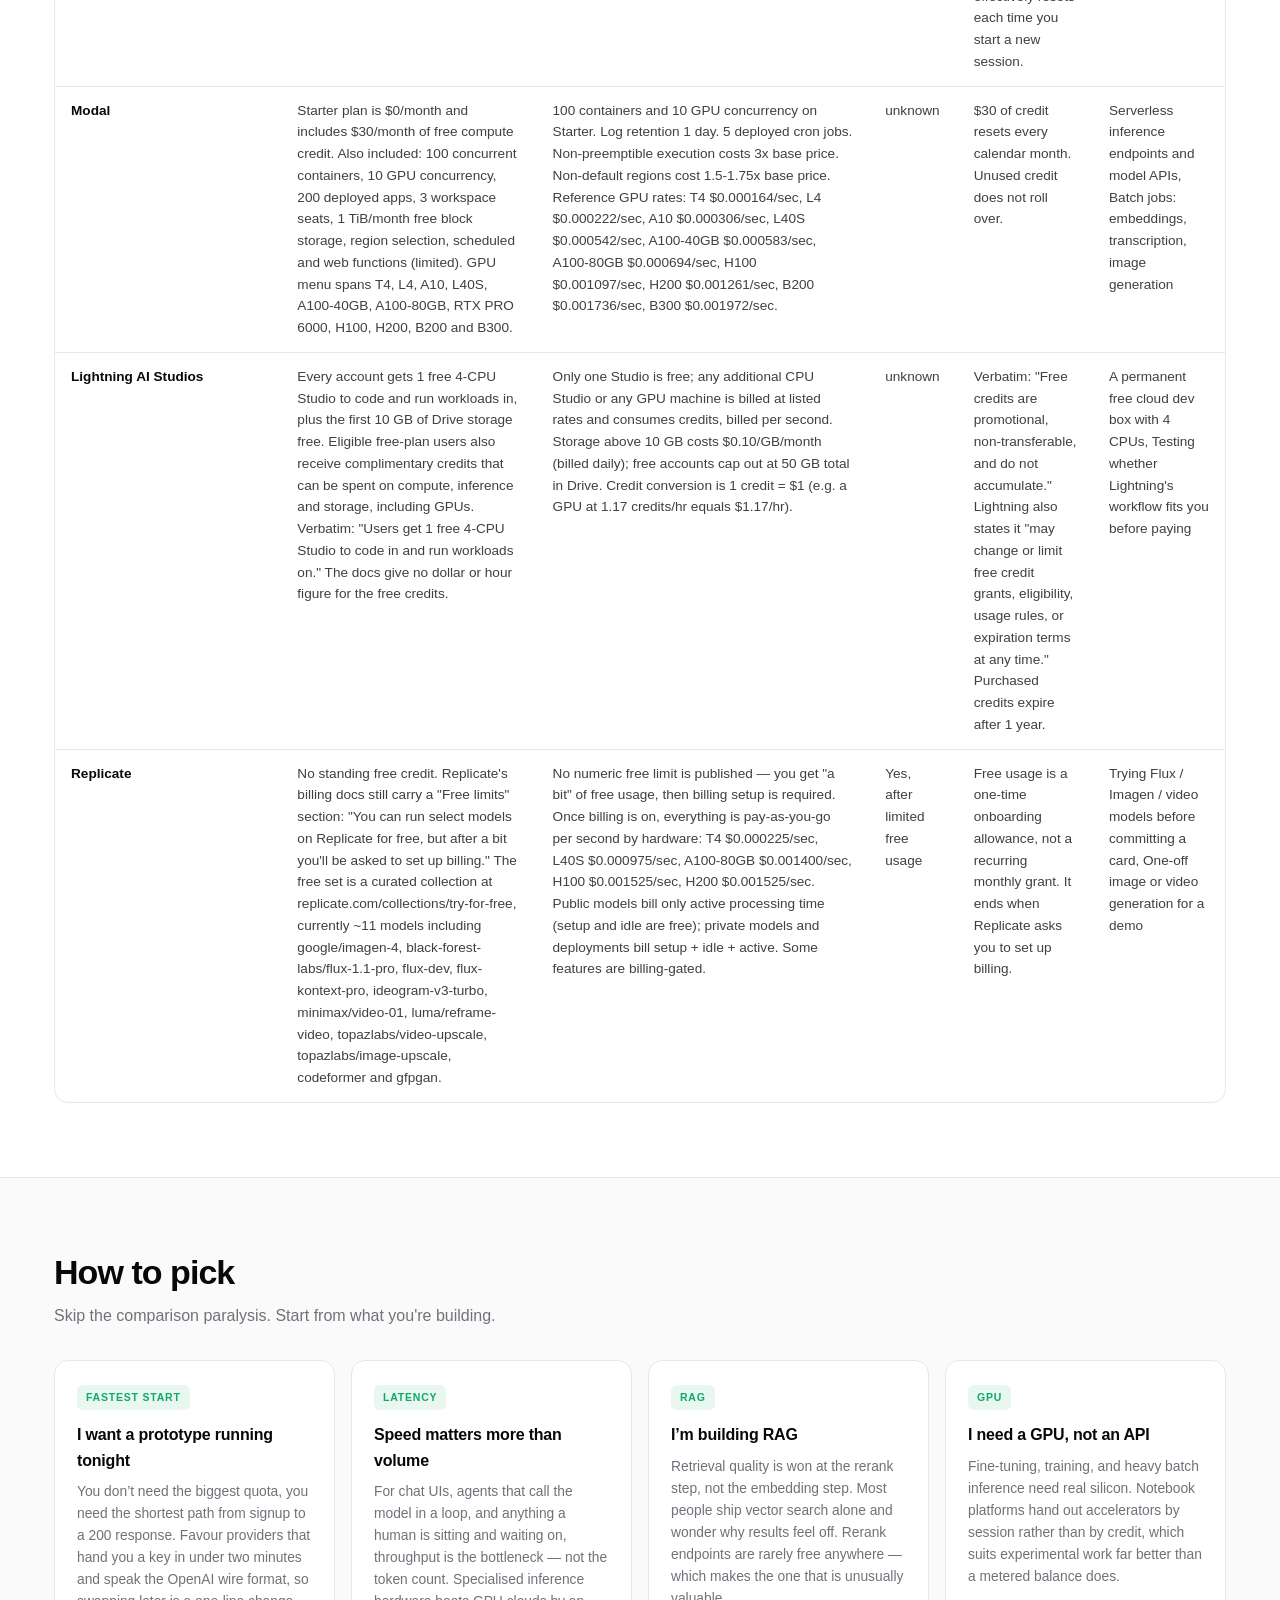
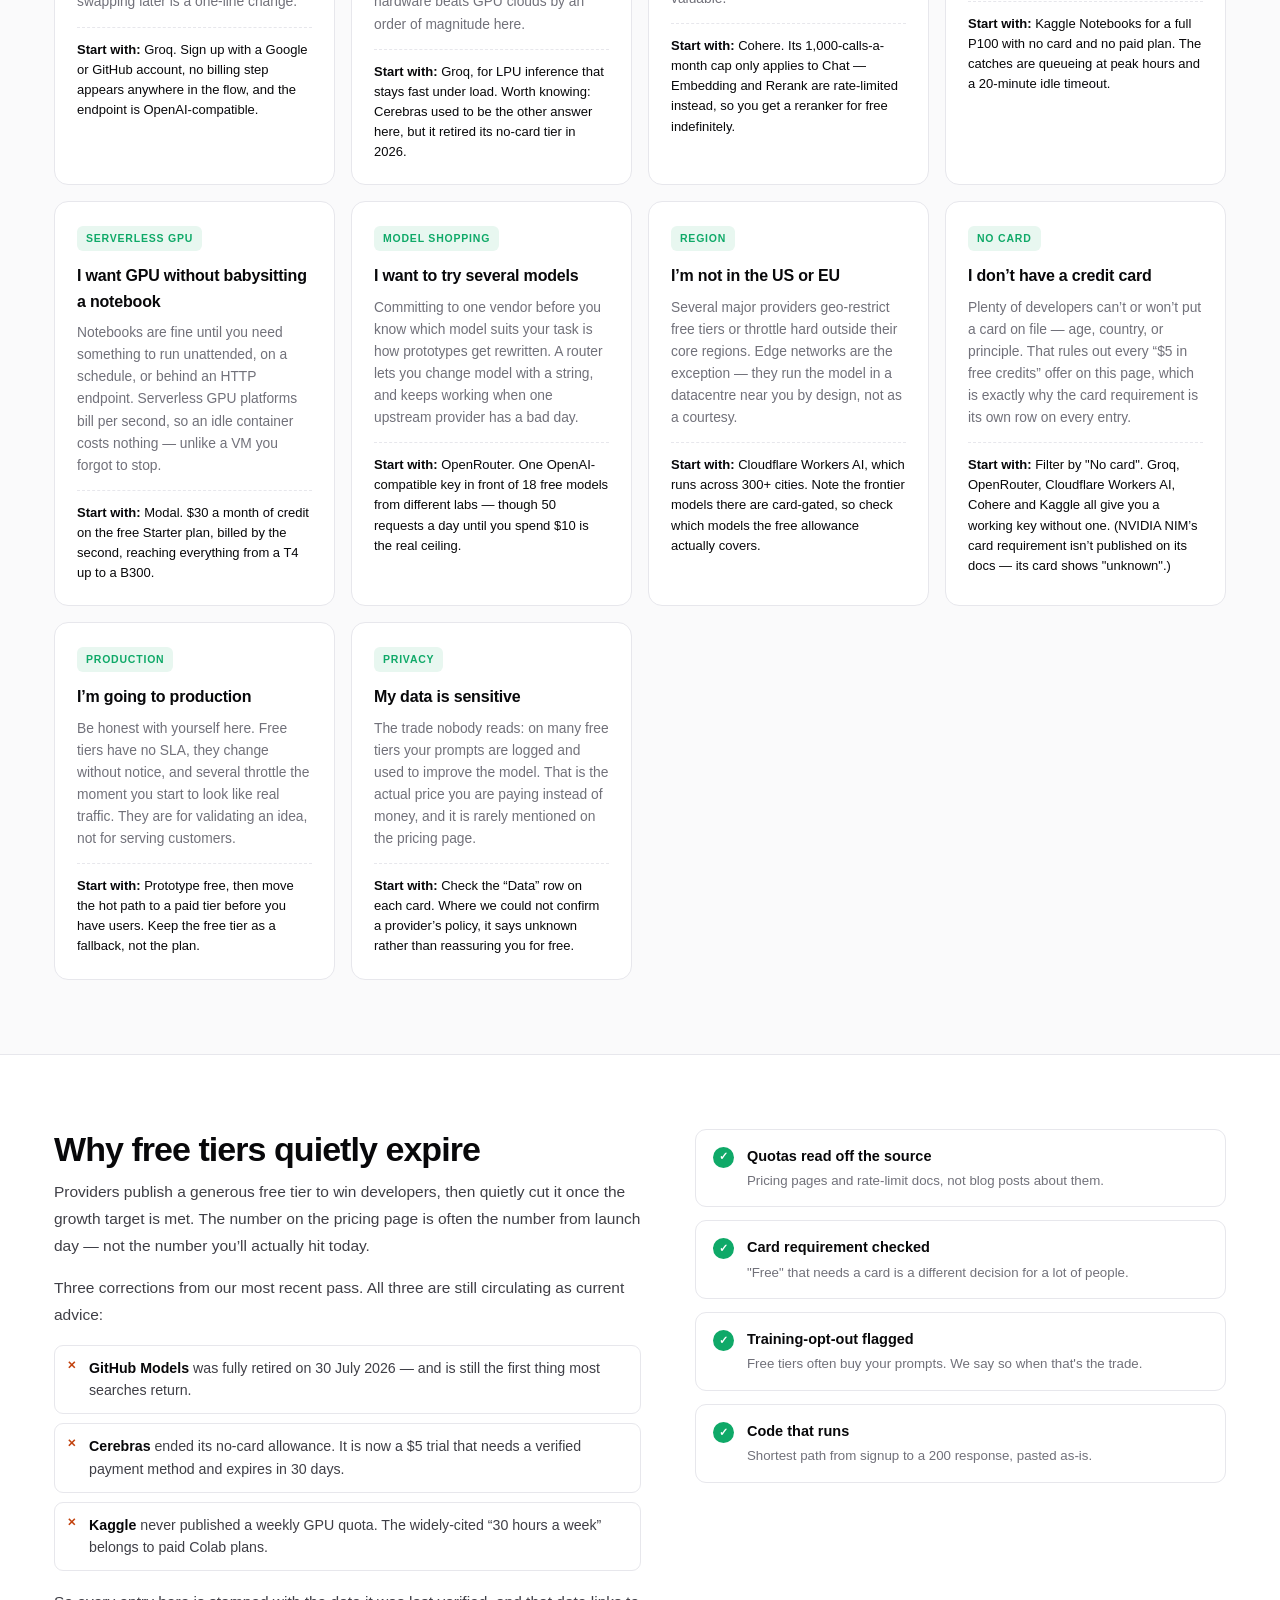
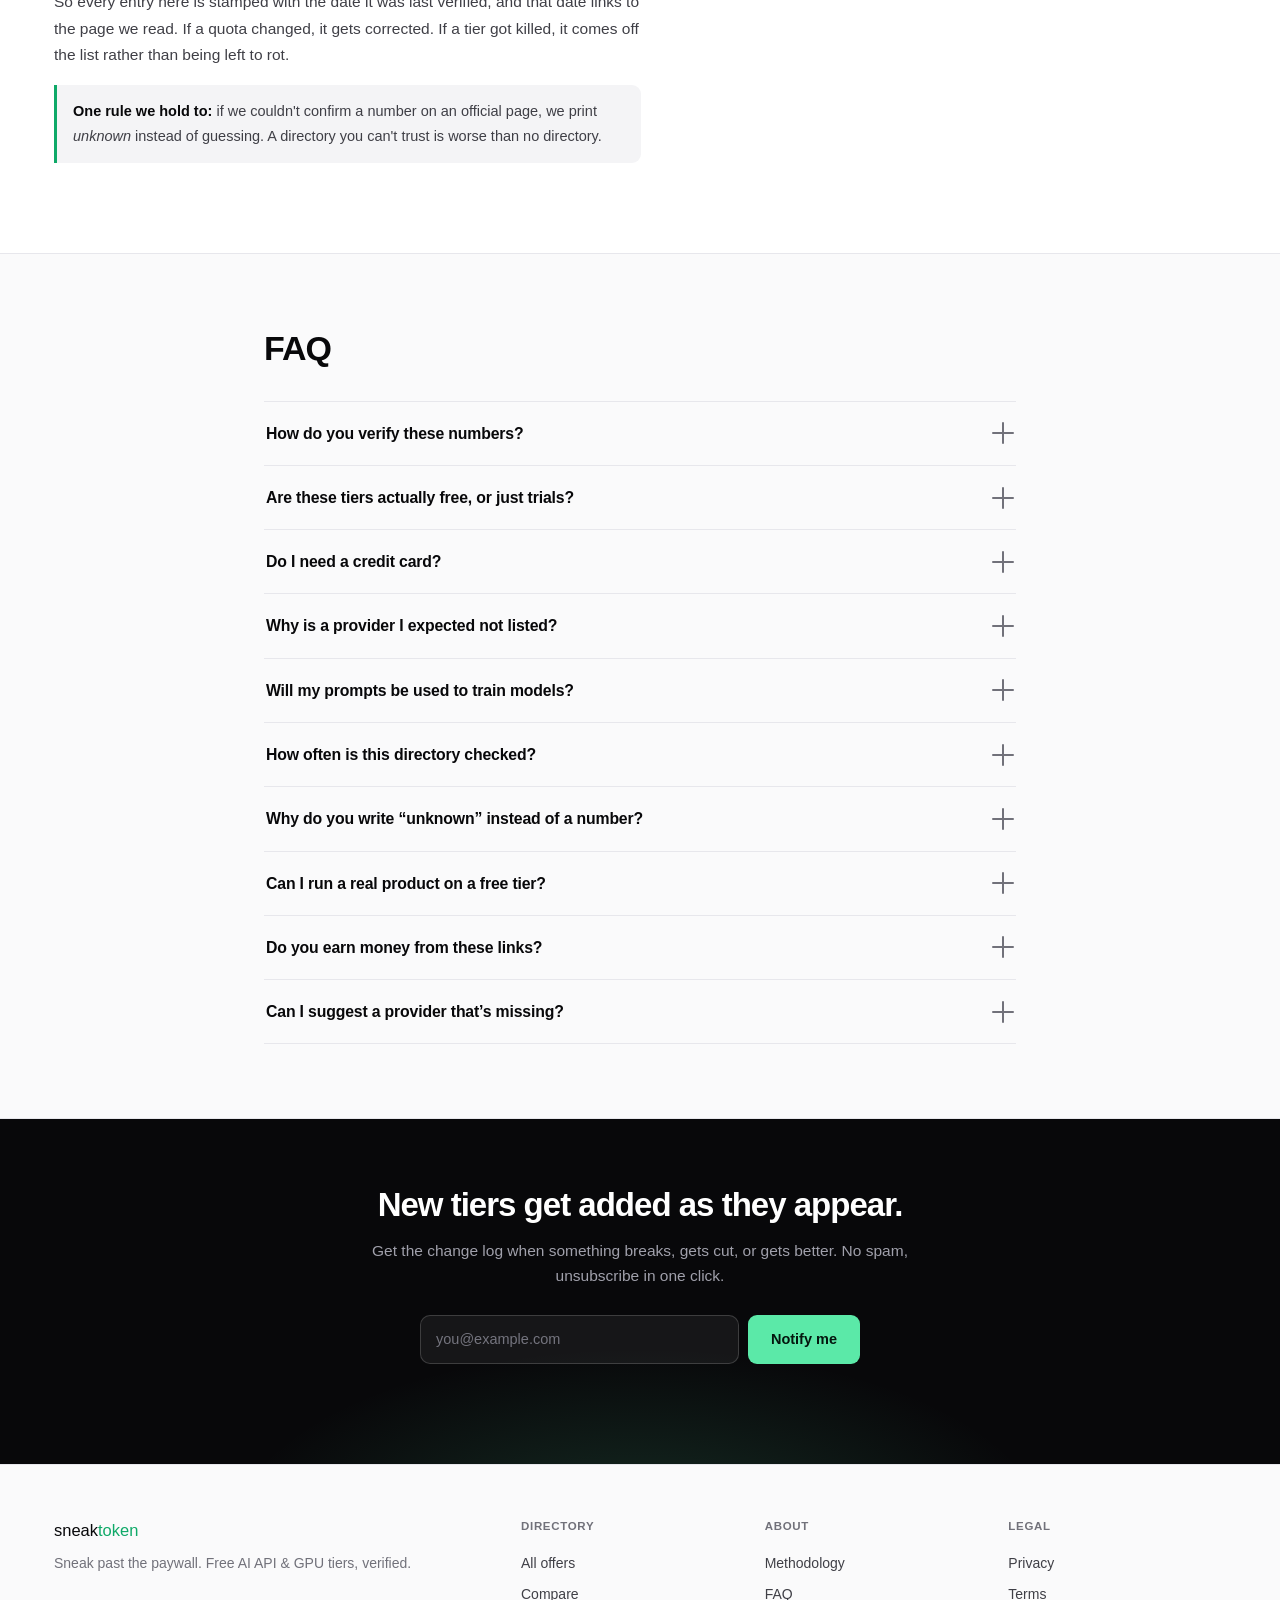
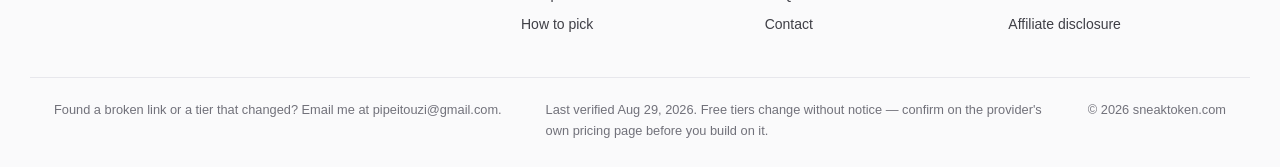
==== commit 6aa2175a: "feat: add visible contact email (pipeitouzi@gmail.com) in footer + update all contact points" ====
--- a/site/index.html
+++ b/site/index.html
@@ -238,6 +238,7 @@
     </nav>
   </div>
   <div class="wrap ftr-bot">
+    <p id="ftrContactNote">Found a broken link or a tier that changed? Email <a id="ftrContactEmail" href="mailto:pipeitouzi@gmail.com">pipeitouzi@gmail.com</a>.</p>
     <p>Last verified <time id="ftrDate">—</time>. Free tiers change without notice — confirm on the provider's own pricing page before you build on it.</p>
     <p class="ftr-copy">© <span id="year">2026</span> sneaktoken.com</p>
   </div>
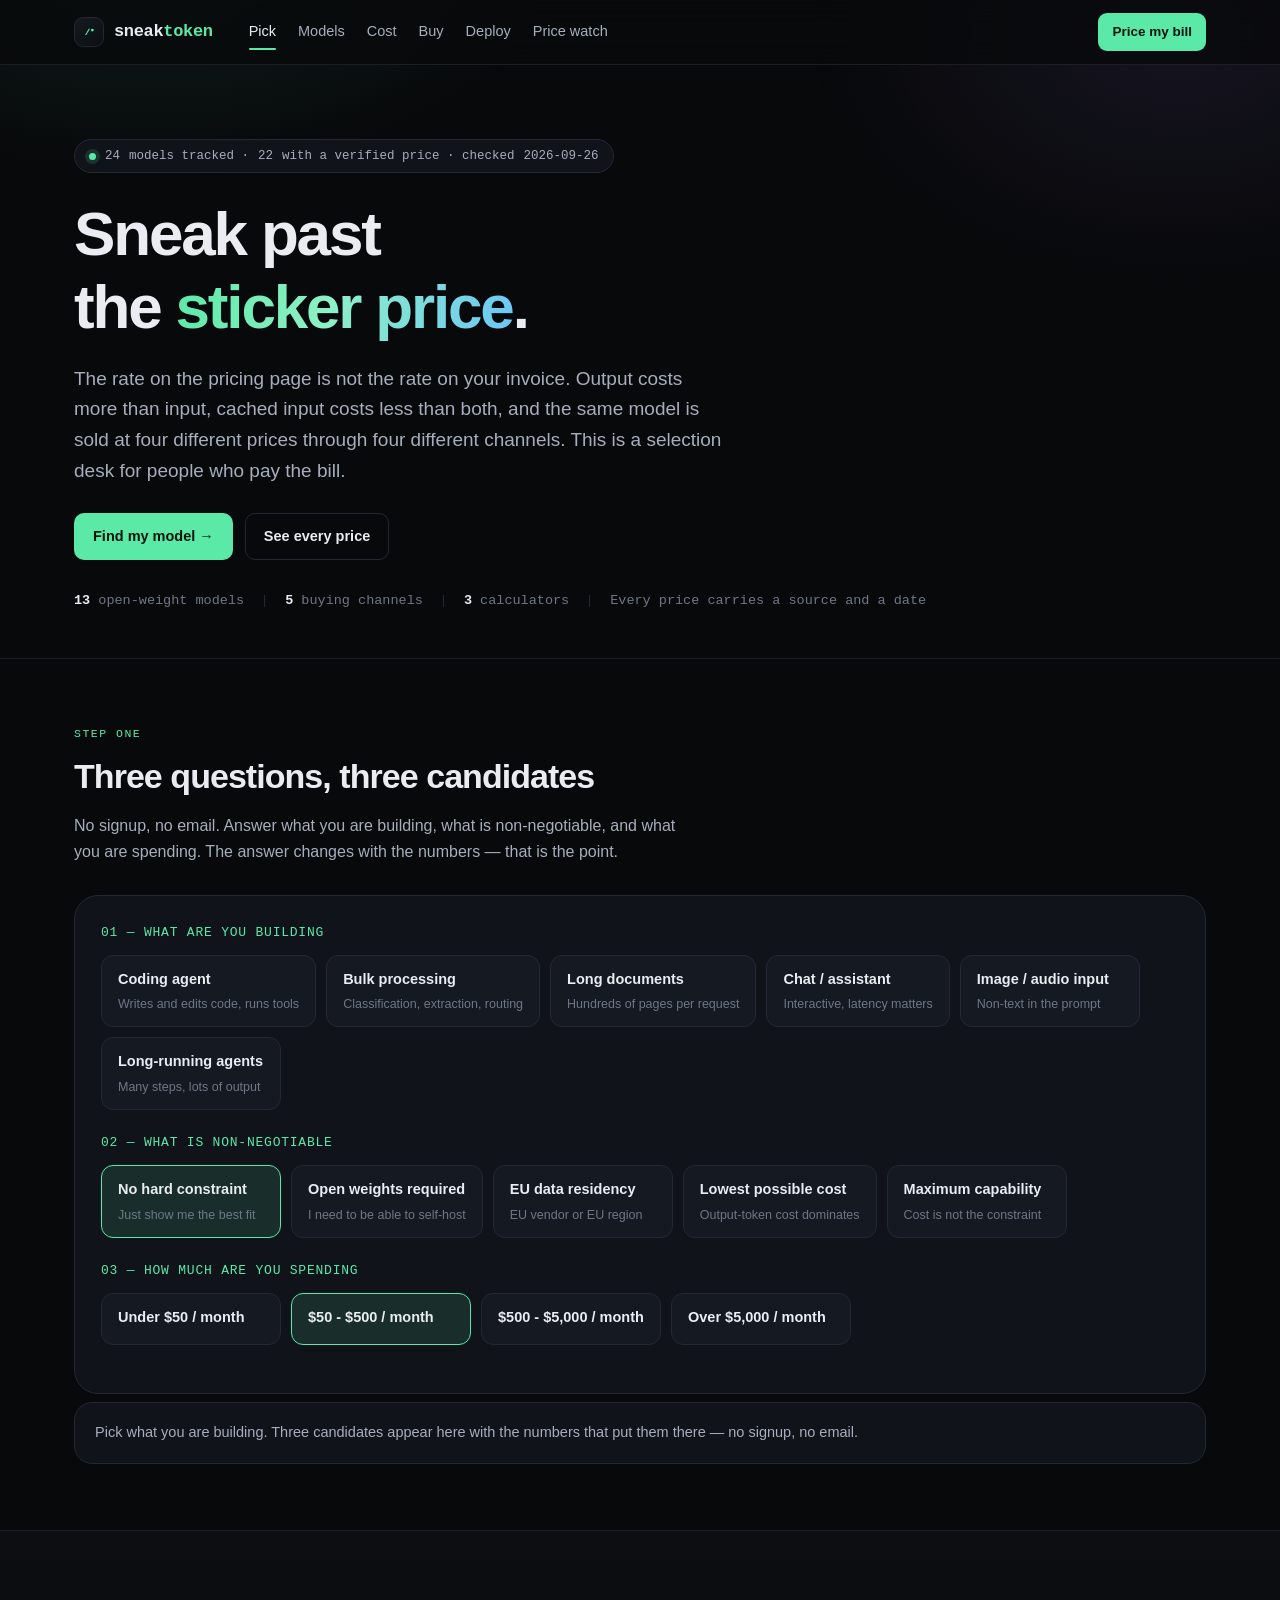
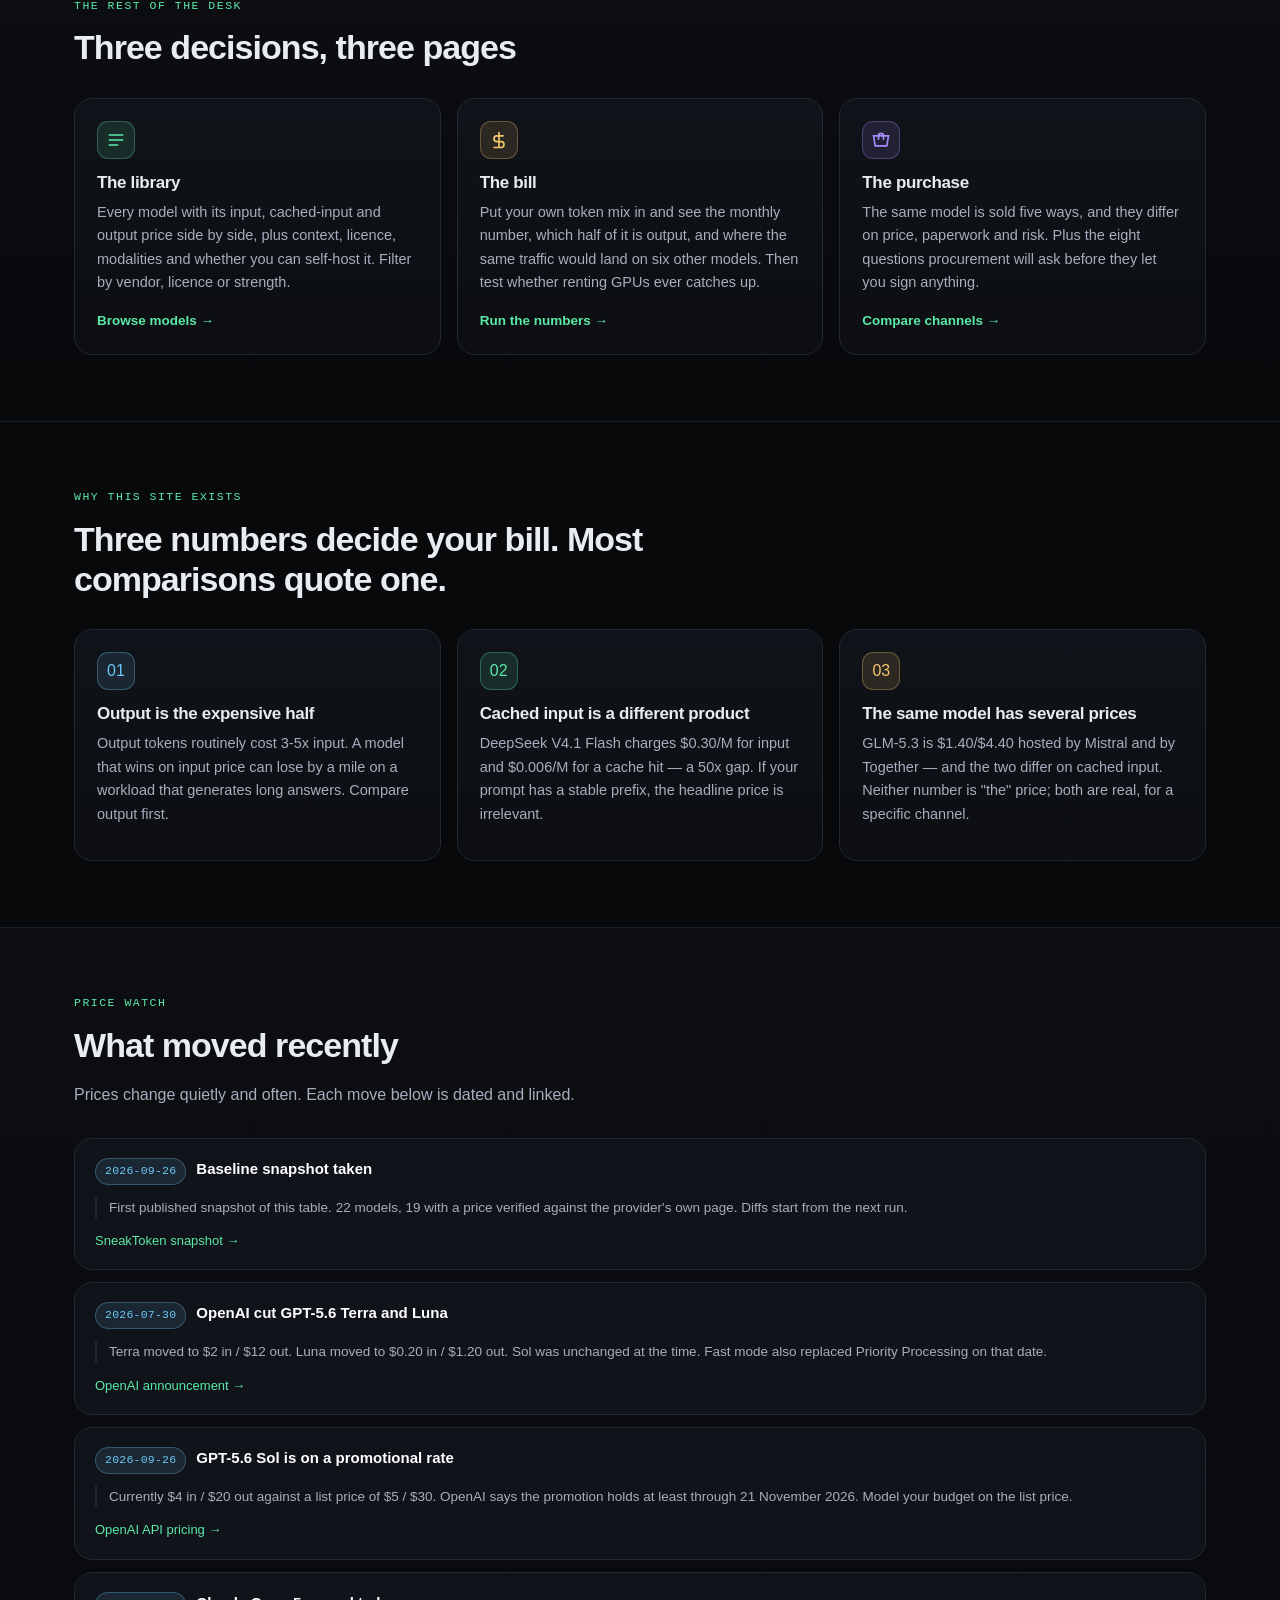
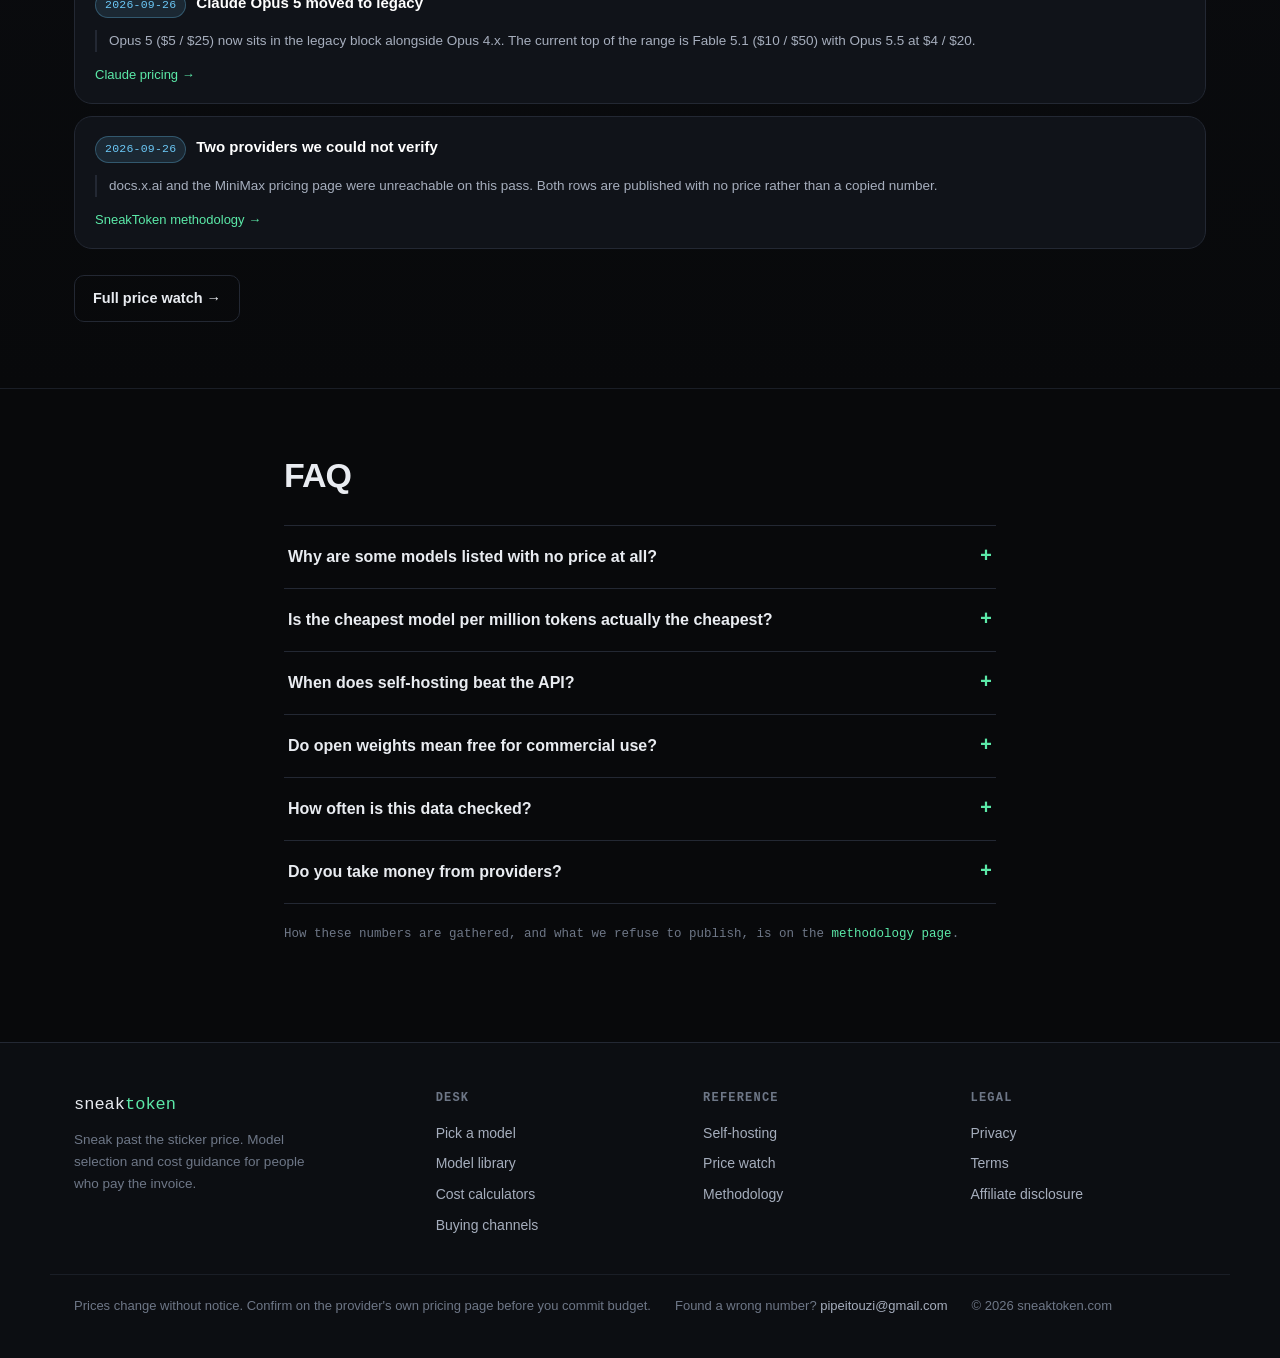
==== commit f9f9f02f: "feat: reposition sneaktoken.com as a model-selection desk (EN, global) - Replace the free-tier direc" ====
--- a/site/index.html
+++ b/site/index.html
@@ -3,21 +3,20 @@
 <head>
 <meta charset="UTF-8">
 <meta name="viewport" content="width=device-width, initial-scale=1.0">
-<title>SneakToken — Free AI API &amp; GPU Credits, Verified</title>
-<meta name="description" content="Sneak past the paywall. A hand-checked directory of free AI API and GPU compute tiers — real quotas, real rate limits, and whether they want your credit card.">
+<title>SneakToken — Pick the model. Price the bill. Know what you're buying.</title>
+<meta name="description" content="A model-selection desk for people who pay the invoice. Per-million-token prices checked against the provider's own page, five ways to buy the same model, and what self-hosting actually costs.">
 <link rel="canonical" href="https://sneaktoken.com/">
 <meta name="robots" content="index,follow,max-image-preview:large">
 
 <meta property="og:type" content="website">
 <meta property="og:site_name" content="SneakToken">
-<meta property="og:title" content="SneakToken — Free AI API &amp; GPU Credits, Verified">
-<meta property="og:description" content="Every free AI API and GPU tier worth claiming, with the numbers the landing pages leave out.">
+<meta property="og:title" content="SneakToken — Sneak past the sticker price">
+<meta property="og:description" content="Model selection for people who pay the bill: verified token prices, five buying channels, and a break-even calculator for self-hosting.">
 <meta property="og:url" content="https://sneaktoken.com/">
 <meta property="og:locale" content="en_US">
-
 <meta name="twitter:card" content="summary_large_image">
-<meta name="twitter:title" content="SneakToken — Free AI API &amp; GPU Credits, Verified">
-<meta name="twitter:description" content="Every free AI API and GPU tier worth claiming, with the numbers the landing pages leave out.">
+<meta name="twitter:title" content="SneakToken — Sneak past the sticker price">
+<meta name="twitter:description" content="The price on the pricing page is not the price on your invoice.">
 
 <link rel="icon" href="data:image/svg+xml,%3Csvg xmlns='http://www.w3.org/2000/svg' viewBox='0 0 32 32'%3E%3Crect width='32' height='32' rx='7' fill='%230A0A0B'/%3E%3Cpath d='M9 21.5 15.5 10h2.2L11.2 21.5z' fill='%235BE9A8'/%3E%3Ccircle cx='22' cy='13' r='2.4' fill='%235BE9A8'/%3E%3C/svg%3E">
 <link rel="stylesheet" href="assets/styles.css">
@@ -28,224 +27,200 @@
   "@type": "WebSite",
   "name": "SneakToken",
   "url": "https://sneaktoken.com/",
-  "description": "Hand-checked directory of free AI API and GPU compute tiers.",
+  "description": "Model selection and cost guidance for individuals and enterprises: verified token prices, buying channels, and self-hosting economics.",
   "inLanguage": "en"
 }
 </script>
 </head>
 <body>
 
-<a class="skip" href="#directory">Skip to directory</a>
-
-<!-- ============ HEADER ============ -->
+<a class="skip" href="#pick">Skip to the model picker</a>
+
 <header class="hdr" id="hdr">
   <div class="wrap hdr-in">
     <a class="brand" href="/" aria-label="SneakToken home">
       <span class="brand-mark" aria-hidden="true">
-        <svg viewBox="0 0 32 32" width="26" height="26"><path d="M9 21.5 15.5 10h2.2L11.2 21.5z" fill="currentColor"/><circle cx="22" cy="12.5" r="2.4" fill="currentColor"/></svg>
+        <svg viewBox="0 0 32 32" width="18" height="18"><path d="M9 21.5 15.5 10h2.2L11.2 21.5z" fill="currentColor"/><circle cx="22" cy="12.5" r="2.4" fill="currentColor"/></svg>
       </span>
       <span class="brand-txt">sneak<span class="brand-accent">token</span></span>
     </a>
     <nav class="nav" aria-label="Main">
-      <a href="#directory">Directory</a>
-      <a href="#compare">Compare</a>
-      <a href="#pick">How to pick</a>
-      <a href="#faq">FAQ</a>
+      <a href="/index.html">Pick</a>
+      <a href="/models.html">Models</a>
+      <a href="/cost.html">Cost</a>
+      <a href="/buy.html">Buy</a>
+      <a href="/deploy.html">Deploy</a>
+      <a href="/market.html">Price watch</a>
     </nav>
-    <a class="btn btn-sm btn-solid" href="#directory">Browse free tiers</a>
+    <span class="hdr-spacer"></span>
+    <a class="btn btn-sm btn-solid" href="/cost.html">Price my bill</a>
+    <button class="nav-toggle" type="button" aria-label="Menu" aria-controls="nav-main"><span aria-hidden="true">☰</span></button>
   </div>
 </header>
 
-<!-- ============ HERO ============ -->
+<!-- ================= HERO ================= -->
 <section class="hero">
   <div class="wrap">
     <div class="hero-eyebrow">
       <span class="pulse" aria-hidden="true"></span>
-      Every number checked against the provider's own docs · <span id="heroCount">—</span> offers · Updated <time id="heroDate">—</time>
-    </div>
-    <h1 class="hero-h1">
-      Sneak past<br>the <em class="grad">paywall</em>.
-    </h1>
+      <span data-count="models">—</span> models tracked ·
+      <span data-count="priced">—</span> with a verified price ·
+      checked <span data-count="asof">—</span>
+    </div>
+    <h1>Sneak past<br>the <em>sticker price</em>.</h1>
     <p class="hero-sub">
-      Every free tier for AI APIs and GPU compute worth claiming — with the numbers the
-      landing pages leave out. The real quota, the rate limit that actually bites,
-      and whether they want your card.
+      The rate on the pricing page is not the rate on your invoice. Output costs more than input,
+      cached input costs less than both, and the same model is sold at four different prices through
+      four different channels. This is a selection desk for people who pay the bill.
     </p>
-
-    <div class="hero-search">
-      <svg class="hero-search-ico" viewBox="0 0 24 24" width="18" height="18" aria-hidden="true"><path fill="none" stroke="currentColor" stroke-width="2" stroke-linecap="round" d="M10.5 18a7.5 7.5 0 1 1 0-15 7.5 7.5 0 0 1 0 15ZM16.5 16.5 21 21"/></svg>
-      <input type="search" id="q" placeholder="Search a provider, model, or use case…" autocomplete="off" aria-label="Search free tiers">
-      <kbd>/</kbd>
-    </div>
-
-    <ul class="hero-stats" id="heroStats">
-      <li><strong data-stat="total">—</strong><span>Offers tracked</span></li>
-      <li><strong data-stat="nocard">—</strong><span>No credit card</span></li>
-      <li><strong data-stat="gpu">—</strong><span>GPU compute</span></li>
-      <li><strong data-stat="forever">—</strong><span>Never expires</span></li>
-    </ul>
-  </div>
-  <div class="hero-glow" aria-hidden="true"></div>
-</section>
-
-<!-- ============ DIRECTORY ============ -->
-<main id="directory" class="wrap">
-
-  <div class="filters" id="filters">
-    <div class="filter-row">
-      <span class="filter-lbl">Type</span>
-      <div class="chips" data-group="category" role="group" aria-label="Filter by type"></div>
-    </div>
-    <div class="filter-row">
-      <span class="filter-lbl">Terms</span>
-      <div class="chips" data-group="badge" role="group" aria-label="Filter by terms"></div>
-    </div>
-    <div class="filter-row filter-row-end">
-      <span class="filter-lbl">Region</span>
-      <div class="chips" data-group="region" role="group" aria-label="Filter by region"></div>
-      <div class="spacer"></div>
-      <label class="sortby">
-        <span>Sort</span>
-        <select id="sort" aria-label="Sort offers">
-          <option value="featured">Featured</option>
-          <option value="name">Name A–Z</option>
-          <option value="nocard">No card first</option>
-        </select>
-      </label>
-      <button class="btn-reset" id="reset" type="button" hidden>Clear ×</button>
-    </div>
-  </div>
-
-  <p class="result-line" id="resultLine" role="status" aria-live="polite"></p>
-
-  <div class="grid" id="grid"></div>
-
-  <div class="empty" id="empty" hidden>
-    <p class="empty-h">Nothing matches that.</p>
-    <p class="empty-p">Try loosening the filters — or <button class="linklike" id="emptyReset" type="button">clear them all</button>.</p>
-  </div>
-</main>
-
-<!-- ============ COMPARE ============ -->
-<section class="band" id="compare">
-  <div class="wrap">
-    <div class="sec-head">
-      <h2 class="sec-h">Side-by-side</h2>
-      <p class="sec-p">The same offers, stripped of marketing. Scroll horizontally on mobile.</p>
-    </div>
-    <div class="tablewrap">
-      <table class="cmp" id="cmp">
-        <thead>
-          <tr>
-            <th scope="col">Provider</th>
-            <th scope="col">Free quota</th>
-            <th scope="col">Rate limit</th>
-            <th scope="col">Card?</th>
-            <th scope="col">Expires</th>
-            <th scope="col">Best for</th>
-          </tr>
-        </thead>
-        <tbody></tbody>
-      </table>
-    </div>
-  </div>
-</section>
-
-<!-- ============ HOW TO PICK ============ -->
-<section class="band band-alt" id="pick">
-  <div class="wrap">
-    <div class="sec-head">
-      <h2 class="sec-h">How to pick</h2>
-      <p class="sec-p">Skip the comparison paralysis. Start from what you're building.</p>
-    </div>
-    <div class="pick-grid" id="pickGrid"></div>
-  </div>
-</section>
-
-<!-- ============ TRUST / METHOD ============ -->
-<section class="band" id="method">
-  <div class="wrap method">
-    <div>
-      <h2 class="sec-h">Why free tiers quietly expire</h2>
-      <p class="prose">
-        Providers publish a generous free tier to win developers, then quietly cut it once the
-        growth target is met. The number on the pricing page is often the number from launch
-        day — not the number you’ll actually hit today.
-      </p>
-      <p class="prose">
-        Three corrections from our most recent pass. All three are still circulating as
-        current advice:
-      </p>
-      <ul class="corrections">
-        <li><b>GitHub Models</b> was fully retired on 30 July 2026 — and is still the first thing most searches return.</li>
-        <li><b>Cerebras</b> ended its no-card allowance. It is now a $5 trial that needs a verified payment method and expires in 30 days.</li>
-        <li><b>Kaggle</b> never published a weekly GPU quota. The widely-cited “30 hours a week” belongs to paid Colab plans.</li>
-      </ul>
-      <p class="prose">
-        So every entry here is stamped with the date it was last verified, and that date links
-        to the page we read. If a quota changed, it gets corrected. If a tier got killed, it
-        comes off the list rather than being left to rot.
-      </p>
-      <p class="prose prose-note">
-        <strong>One rule we hold to:</strong> if we couldn't confirm a number on an official
-        page, we print <em>unknown</em> instead of guessing. A directory you can't trust is
-        worse than no directory.
-      </p>
-    </div>
-    <ul class="method-list">
-      <li><span aria-hidden="true">✓</span><div><strong>Quotas read off the source</strong><p>Pricing pages and rate-limit docs, not blog posts about them.</p></div></li>
-      <li><span aria-hidden="true">✓</span><div><strong>Card requirement checked</strong><p>"Free" that needs a card is a different decision for a lot of people.</p></div></li>
-      <li><span aria-hidden="true">✓</span><div><strong>Training-opt-out flagged</strong><p>Free tiers often buy your prompts. We say so when that's the trade.</p></div></li>
-      <li><span aria-hidden="true">✓</span><div><strong>Code that runs</strong><p>Shortest path from signup to a 200 response, pasted as-is.</p></div></li>
-    </ul>
-  </div>
-</section>
-
-<!-- ============ FAQ ============ -->
-<section class="band band-alt" id="faq">
+    <div class="btn-row">
+      <a class="btn btn-solid" href="#pick">Find my model →</a>
+      <a class="btn btn-ghost" href="/models.html">See every price</a>
+    </div>
+    <div class="hero-foot">
+      <span><b data-count="open">—</b> open-weight models</span><i></i>
+      <span><b>5</b> buying channels</span><i></i>
+      <span><b>3</b> calculators</span><i></i>
+      <span>Every price carries a source and a date</span>
+    </div>
+  </div>
+</section>
+
+<!-- ================= PICK ================= -->
+<section class="band" id="pick">
+  <div class="wrap">
+    <div class="sec-head">
+      <span class="eyebrow">Step one</span>
+      <h2 class="sec-h">Three questions, three candidates</h2>
+      <p class="sec-p">No signup, no email. Answer what you are building, what is non-negotiable, and what you are spending. The answer changes with the numbers — that is the point.</p>
+    </div>
+    <div class="wizard" id="wizard"></div>
+    <div class="pick-out" id="pickOut"></div>
+  </div>
+</section>
+
+<!-- ================= THREE WAYS IN ================= -->
+<section class="band band-alt">
+  <div class="wrap">
+    <div class="sec-head">
+      <span class="eyebrow">The rest of the desk</span>
+      <h2 class="sec-h">Three decisions, three pages</h2>
+    </div>
+    <div class="grid g3">
+      <a class="card" href="/models.html">
+        <div class="card-ico" aria-hidden="true">
+          <svg viewBox="0 0 24 24" width="20" height="20" fill="none" stroke="currentColor" stroke-width="2" stroke-linecap="round"><path d="M4 6h16M4 12h16M4 18h10"/></svg>
+        </div>
+        <h3>The library</h3>
+        <p>Every model with its input, cached-input and output price side by side, plus context, licence, modalities and whether you can self-host it. Filter by vendor, licence or strength.</p>
+        <span class="go">Browse models →</span>
+      </a>
+      <a class="card" href="/cost.html">
+        <div class="card-ico a" aria-hidden="true">
+          <svg viewBox="0 0 24 24" width="20" height="20" fill="none" stroke="currentColor" stroke-width="2" stroke-linecap="round"><path d="M12 3v18M17 7H9.5a3.5 3.5 0 0 0 0 7h5a3.5 3.5 0 0 1 0 7H6"/></svg>
+        </div>
+        <h3>The bill</h3>
+        <p>Put your own token mix in and see the monthly number, which half of it is output, and where the same traffic would land on six other models. Then test whether renting GPUs ever catches up.</p>
+        <span class="go">Run the numbers →</span>
+      </a>
+      <a class="card" href="/buy.html">
+        <div class="card-ico v" aria-hidden="true">
+          <svg viewBox="0 0 24 24" width="20" height="20" fill="none" stroke="currentColor" stroke-width="2" stroke-linecap="round"><path d="M3 7h18l-2 12H5L3 7Z"/><path d="M9 11V7a3 3 0 0 1 6 0v4"/></svg>
+        </div>
+        <h3>The purchase</h3>
+        <p>The same model is sold five ways, and they differ on price, paperwork and risk. Plus the eight questions procurement will ask before they let you sign anything.</p>
+        <span class="go">Compare channels →</span>
+      </a>
+    </div>
+  </div>
+</section>
+
+<!-- ================= WHY THE STICKER PRICE LIES ================= -->
+<section class="band">
+  <div class="wrap">
+    <div class="sec-head">
+      <span class="eyebrow">Why this site exists</span>
+      <h2 class="sec-h">Three numbers decide your bill. Most comparisons quote one.</h2>
+    </div>
+    <div class="grid g3">
+      <div class="card">
+        <div class="card-ico s" aria-hidden="true">01</div>
+        <h3>Output is the expensive half</h3>
+        <p>Output tokens routinely cost 3-5x input. A model that wins on input price can lose by a mile on a workload that generates long answers. Compare output first.</p>
+      </div>
+      <div class="card">
+        <div class="card-ico" aria-hidden="true">02</div>
+        <h3>Cached input is a different product</h3>
+        <p>DeepSeek V4.1 Flash charges $0.30/M for input and $0.006/M for a cache hit — a 50x gap. If your prompt has a stable prefix, the headline price is irrelevant.</p>
+      </div>
+      <div class="card">
+        <div class="card-ico a" aria-hidden="true">03</div>
+        <h3>The same model has several prices</h3>
+        <p>GLM-5.3 is $1.40/$4.40 hosted by Mistral and by Together — and the two differ on cached input. Neither number is "the" price; both are real, for a specific channel.</p>
+      </div>
+    </div>
+  </div>
+</section>
+
+<!-- ================= PRICE WATCH TEASER ================= -->
+<section class="band band-alt">
+  <div class="wrap">
+    <div class="sec-head">
+      <span class="eyebrow">Price watch</span>
+      <h2 class="sec-h">What moved recently</h2>
+      <p class="sec-p">Prices change quietly and often. Each move below is dated and linked.</p>
+    </div>
+    <div id="moves"></div>
+    <div class="btn-row">
+      <a class="btn btn-ghost" href="/market.html">Full price watch →</a>
+    </div>
+  </div>
+</section>
+
+<!-- ================= FAQ ================= -->
+<section class="band">
   <div class="wrap wrap-narrow">
-    <div class="sec-head">
-      <h2 class="sec-h">FAQ</h2>
-    </div>
+    <div class="sec-head"><h2 class="sec-h">FAQ</h2></div>
     <div class="faq" id="faqList"></div>
-  </div>
-</section>
-
-<!-- ============ CTA ============ -->
-<section class="cta">
-  <div class="wrap cta-in">
-    <h2 class="cta-h">New tiers get added as they appear.</h2>
-    <p class="cta-p">Get the change log when something breaks, gets cut, or gets better. No spam, unsubscribe in one click.</p>
-    <form class="cta-form" id="subForm" novalidate>
-      <input type="email" id="subEmail" placeholder="you@example.com" aria-label="Email address" required>
-      <button class="btn btn-solid" type="submit">Notify me</button>
-    </form>
-    <p class="cta-fine" id="subMsg" role="status" aria-live="polite"></p>
-  </div>
-</section>
-
-<!-- ============ FOOTER ============ -->
+    <p class="asof" style="margin-top:20px">How these numbers are gathered, and what we refuse to publish, is on the <a href="/method.html">methodology page</a>.</p>
+  </div>
+</section>
+
 <footer class="ftr">
   <div class="wrap ftr-in">
     <div class="ftr-brand">
       <span class="brand-txt">sneak<span class="brand-accent">token</span></span>
-      <p class="ftr-tag">Sneak past the paywall. Free AI API &amp; GPU tiers, verified.</p>
-    </div>
-    <nav class="ftr-nav" aria-label="Footer">
-      <div><h3>Directory</h3><a href="#directory">All offers</a><a href="#compare">Compare</a><a href="#pick">How to pick</a></div>
-      <div><h3>About</h3><a href="#method">Methodology</a><a href="#faq">FAQ</a><a href="#" id="ftrContact">Contact</a></div>
-      <div><h3>Legal</h3><a href="privacy.html">Privacy</a><a href="terms.html">Terms</a><a href="disclosure.html">Affiliate disclosure</a></div>
-    </nav>
+      <p class="ftr-tag">Sneak past the sticker price. Model selection and cost guidance for people who pay the invoice.</p>
+    </div>
+    <div class="ftr-nav">
+      <h3>Desk</h3>
+      <a href="/index.html">Pick a model</a>
+      <a href="/models.html">Model library</a>
+      <a href="/cost.html">Cost calculators</a>
+      <a href="/buy.html">Buying channels</a>
+    </div>
+    <div class="ftr-nav">
+      <h3>Reference</h3>
+      <a href="/deploy.html">Self-hosting</a>
+      <a href="/market.html">Price watch</a>
+      <a href="/method.html">Methodology</a>
+    </div>
+    <div class="ftr-nav">
+      <h3>Legal</h3>
+      <a href="/privacy.html">Privacy</a>
+      <a href="/terms.html">Terms</a>
+      <a href="/disclosure.html">Affiliate disclosure</a>
+    </div>
   </div>
   <div class="wrap ftr-bot">
-    <p id="ftrContactNote">Found a broken link or a tier that changed? Email <a id="ftrContactEmail" href="mailto:pipeitouzi@gmail.com">pipeitouzi@gmail.com</a>.</p>
-    <p>Last verified <time id="ftrDate">—</time>. Free tiers change without notice — confirm on the provider's own pricing page before you build on it.</p>
-    <p class="ftr-copy">© <span id="year">2026</span> sneaktoken.com</p>
+    <p>Prices change without notice. Confirm on the provider's own pricing page before you commit budget.</p>
+    <p>Found a wrong number? <a href="mailto:pipeitouzi@gmail.com">pipeitouzi@gmail.com</a></p>
+    <p>© <span id="year">2026</span> sneaktoken.com</p>
   </div>
 </footer>
 
-<script src="data/offers.js"></script>
-<script src="data/content.js"></script>
+<script src="data/models.js"></script>
+<script src="data/site.js"></script>
 <script src="assets/app.js"></script>
 </body>
 </html>
--- a/site/assets/styles.css
+++ b/site/assets/styles.css
@@ -1,453 +1,347 @@
-/* ============================================================
-   sneaktoken.com — free AI API & GPU credit directory
-   ============================================================ */
+/* SneakToken — design system
+   Dark surface, mint accent, one set of tokens. Change a token, the whole site changes. */
 
 :root{
-  --ink:#08080A;
-  --ink-2:#3F3F46;
-  --ink-3:#71717A;
-  --line:#E7E7EC;
-  --line-2:#D4D4D9;
-  --bg:#FFFFFF;
-  --bg-alt:#FAFAFB;
-  --bg-sunk:#F4F4F6;
-  --acc:#0FA968;
-  --acc-lt:#E8F7F0;
-  --acc-br:#5BE9A8;
-  --warn:#C2410C;
-  --warn-lt:#FFF2E8;
-  --blue:#1D4ED8;
-  --blue-lt:#EDF3FF;
-  --r:14px;
-  --r-sm:9px;
-  --sh-1:0 1px 2px rgba(8,8,10,.05), 0 1px 3px rgba(8,8,10,.04);
-  --sh-2:0 4px 12px rgba(8,8,10,.07), 0 1px 3px rgba(8,8,10,.05);
-  --sh-3:0 12px 32px rgba(8,8,10,.10), 0 2px 8px rgba(8,8,10,.05);
-  --sans:-apple-system,BlinkMacSystemFont,'Segoe UI',Roboto,'Helvetica Neue','Noto Sans',Arial,sans-serif;
-  --mono:ui-monospace,SFMono-Regular,'SF Mono',Menlo,Consolas,'Liberation Mono',monospace;
-  --hdr-h:60px;
+  --bg:#08090b;
+  --bg-soft:#0c0e12;
+  --surface:#101319;
+  --surface-2:#151922;
+  --surface-3:#1b202a;
+  --line:#232833;
+  --line-soft:#1a1e26;
+  --text:#e9ecf1;
+  --text-dim:#a6aebd;
+  --text-mute:#6e7787;
+
+  --brand:#5be9a8;
+  --brand-2:#2fd38a;
+  --brand-dim:rgba(91,233,168,.12);
+  --brand-line:rgba(91,233,168,.30);
+  --amber:#f4c46b;
+  --amber-dim:rgba(244,196,107,.12);
+  --violet:#a78bfa;
+  --violet-dim:rgba(167,139,250,.12);
+  --sky:#6bc7f5;
+  --sky-dim:rgba(107,199,245,.12);
+  --rose:#f58c8c;
+  --rose-dim:rgba(245,140,140,.12);
+
+  --r-sm:8px; --r:12px; --r-lg:18px; --r-xl:24px;
+  --wrap:1180px;
+  --narrow:760px;
+
+  --mono:ui-monospace,SFMono-Regular,"SF Mono",Menlo,Consolas,monospace;
+  --sans:-apple-system,BlinkMacSystemFont,"Segoe UI",Inter,Roboto,"Helvetica Neue",Arial,sans-serif;
+  --shadow:0 18px 50px -20px rgba(0,0,0,.8);
+  --ease:cubic-bezier(.2,.7,.3,1);
 }
 
 *,*::before,*::after{box-sizing:border-box}
-html{scroll-behavior:smooth;scroll-padding-top:calc(var(--hdr-h) + 16px);-webkit-text-size-adjust:100%}
+html{-webkit-text-size-adjust:100%;scroll-behavior:smooth}
+@media (prefers-reduced-motion:reduce){html{scroll-behavior:auto}*{animation:none!important;transition:none!important}}
+
 body{
-  margin:0;font-family:var(--sans);color:var(--ink);background:var(--bg);
-  font-size:16px;line-height:1.6;
-  -webkit-font-smoothing:antialiased;-moz-osx-font-smoothing:grayscale;
-  font-feature-settings:'cv02','cv03','cv04','cv11';
-}
-img,svg{display:block;max-width:100%}
-button{font:inherit;color:inherit}
-a{color:inherit;text-decoration:none}
-
-.wrap{width:100%;max-width:1220px;margin:0 auto;padding:0 24px}
-.wrap-narrow{max-width:800px}
-
-.skip{position:absolute;left:-9999px;top:0;z-index:200;background:var(--ink);color:#fff;padding:10px 16px;border-radius:0 0 8px 0}
-.skip:focus{left:0}
-
-/* ---------------- HEADER ---------------- */
+  margin:0;background:var(--bg);color:var(--text);
+  font-family:var(--sans);font-size:16px;line-height:1.62;
+  -webkit-font-smoothing:antialiased;
+  overflow-x:hidden;
+}
+body::before{
+  content:"";position:fixed;inset:0;pointer-events:none;z-index:0;
+  background:
+    radial-gradient(680px 380px at 12% -6%, rgba(91,233,168,.10), transparent 62%),
+    radial-gradient(620px 420px at 92% 4%, rgba(167,139,250,.09), transparent 60%);
+}
+img{max-width:100%}
+a{color:var(--brand);text-decoration:none}
+a:hover{color:var(--brand-2)}
+h1,h2,h3,h4{line-height:1.18;margin:0 0 .5em;letter-spacing:-.02em;font-weight:650}
+p{margin:0 0 1em}
+strong{font-weight:640;color:#fff}
+
+.wrap{width:100%;max-width:var(--wrap);margin:0 auto;padding:0 24px;position:relative;z-index:1}
+.wrap-narrow{max-width:var(--narrow)}
+.skip{position:absolute;left:-9999px;top:0;background:var(--brand);color:#04150d;padding:10px 16px;z-index:99}
+.skip:focus{left:8px;top:8px}
+
+/* ---------- header ---------- */
 .hdr{
-  position:sticky;top:0;z-index:100;height:var(--hdr-h);
-  background:rgba(255,255,255,.82);backdrop-filter:saturate(180%) blur(14px);
-  -webkit-backdrop-filter:saturate(180%) blur(14px);
-  border-bottom:1px solid var(--line);
-}
-.hdr-in{height:var(--hdr-h);display:flex;align-items:center;gap:28px}
-.brand{display:flex;align-items:center;gap:9px;font-weight:700;letter-spacing:-.02em;flex-shrink:0}
+  position:sticky;top:0;z-index:50;
+  background:rgba(8,9,11,.78);backdrop-filter:blur(14px);
+  border-bottom:1px solid var(--line-soft);
+}
+.hdr-in{display:flex;align-items:center;gap:28px;height:64px}
+.brand{display:flex;align-items:center;gap:10px;color:var(--text);font-weight:700;letter-spacing:-.02em;font-size:17px}
+.brand:hover{color:var(--text)}
 .brand-mark{
-  width:30px;height:30px;border-radius:8px;background:var(--ink);color:var(--acc-br);
-  display:grid;place-items:center;flex-shrink:0;
-}
-.brand-txt{font-size:16.5px}
-.brand-accent{color:var(--acc)}
-.nav{display:flex;gap:26px;margin-left:auto}
-.nav a{font-size:14.5px;font-weight:500;color:var(--ink-2);transition:color .15s}
-.nav a:hover{color:var(--ink)}
-
-.btn{
-  display:inline-flex;align-items:center;justify-content:center;gap:7px;
-  border-radius:var(--r-sm);font-weight:600;cursor:pointer;
-  border:1px solid transparent;transition:all .15s ease;white-space:nowrap;
-}
-.btn-sm{padding:8px 15px;font-size:14px}
-.btn-solid{background:var(--ink);color:#fff}
-.btn-solid:hover{background:var(--ink-2);transform:translateY(-1px);box-shadow:var(--sh-2)}
-
-/* ---------------- HERO ---------------- */
-.hero{
-  position:relative;overflow:hidden;background:var(--ink);color:#fff;
-  padding:74px 0 66px;text-align:center;
-}
-.hero-glow{
-  position:absolute;inset:0;pointer-events:none;
-  background:
-    radial-gradient(680px 320px at 50% -8%, rgba(91,233,168,.20), transparent 68%),
-    radial-gradient(420px 260px at 82% 108%, rgba(56,132,255,.14), transparent 70%);
-}
-.hero .wrap{position:relative;z-index:1}
-.hero-eyebrow{
-  display:inline-flex;align-items:center;gap:9px;flex-wrap:wrap;justify-content:center;
-  font-size:13px;font-weight:500;color:#B4B4BD;
-  border:1px solid rgba(255,255,255,.14);background:rgba(255,255,255,.045);
-  padding:6px 14px;border-radius:99px;margin:0 0 26px;
-  backdrop-filter:blur(4px);
-}
-.pulse{width:7px;height:7px;border-radius:50%;background:var(--acc-br);box-shadow:0 0 0 0 rgba(91,233,168,.7);animation:pulse 2.2s infinite}
-@keyframes pulse{0%{box-shadow:0 0 0 0 rgba(91,233,168,.6)}70%{box-shadow:0 0 0 8px rgba(91,233,168,0)}100%{box-shadow:0 0 0 0 rgba(91,233,168,0)}}
-
-.hero-h1{
-  font-size:clamp(34px,5.6vw,60px);line-height:1.08;letter-spacing:-.035em;
-  font-weight:800;margin:0 0 20px;max-width:15ch;margin-inline:auto;
-}
-.grad{
-  font-style:normal;
-  background:linear-gradient(96deg,var(--acc-br) 8%,#8FD4FF 92%);
-  -webkit-background-clip:text;background-clip:text;color:transparent;
-}
-.hero-sub{
-  font-size:clamp(15px,1.5vw,18px);line-height:1.62;color:#A8A8B3;
-  max-width:60ch;margin:0 auto 34px;
-}
-
-.hero-search{
-  position:relative;max-width:560px;margin:0 auto 40px;display:flex;align-items:center;
-}
-.hero-search-ico{position:absolute;left:17px;color:#7A7A85;pointer-events:none}
-#q{
-  width:100%;padding:15px 52px 15px 46px;font-size:15.5px;font-family:inherit;
-  color:#fff;background:rgba(255,255,255,.055);
-  border:1px solid rgba(255,255,255,.15);border-radius:12px;outline:none;
-  transition:border-color .16s,background .16s;
-}
-#q::placeholder{color:#74747E}
-#q:focus{border-color:rgba(91,233,168,.55);background:rgba(255,255,255,.085)}
-#q::-webkit-search-cancel-button{-webkit-appearance:none}
-.hero-search kbd{
-  position:absolute;right:13px;font-family:var(--mono);font-size:11.5px;color:#74747E;
-  border:1px solid rgba(255,255,255,.16);border-radius:5px;padding:1px 7px;
-  background:rgba(255,255,255,.05);pointer-events:none;
-}
-
-.hero-stats{
-  list-style:none;display:grid;grid-template-columns:repeat(4,1fr);gap:1px;
-  margin:0;padding:0;max-width:700px;margin-inline:auto;
-  background:rgba(255,255,255,.10);border:1px solid rgba(255,255,255,.10);
-  border-radius:12px;overflow:hidden;
-}
-.hero-stats li{background:var(--ink);padding:17px 10px}
-.hero-stats strong{display:block;font-size:26px;font-weight:700;letter-spacing:-.02em;line-height:1.15}
-.hero-stats span{display:block;font-size:12.5px;color:#8B8B96;margin-top:3px}
-
-/* ---------------- FILTERS ---------------- */
-.filters{
-  position:sticky;top:var(--hdr-h);z-index:60;
-  background:rgba(255,255,255,.93);backdrop-filter:blur(12px);
-  -webkit-backdrop-filter:blur(12px);
-  border:1px solid var(--line);border-radius:var(--r);
-  padding:15px 18px;margin:34px 0 0;box-shadow:var(--sh-1);
-}
-.filter-row{display:flex;align-items:center;gap:11px;flex-wrap:wrap;padding:5px 0}
-.filter-row + .filter-row{border-top:1px dashed var(--line)}
-.filter-lbl{
-  font-size:11px;font-weight:700;text-transform:uppercase;letter-spacing:.075em;
-  color:var(--ink-3);width:44px;flex-shrink:0;
-}
-.spacer{flex:1 1 auto}
-.chips{display:flex;gap:7px;flex-wrap:wrap}
-.chip{
-  font-size:13.5px;font-weight:500;padding:6px 13px;border-radius:99px;
-  border:1px solid var(--line);background:#fff;color:var(--ink-2);cursor:pointer;
-  transition:all .14s;line-height:1.35;
-}
-.chip:hover{border-color:var(--line-2);background:var(--bg-alt);color:var(--ink)}
-.chip[aria-pressed="true"]{background:var(--ink);border-color:var(--ink);color:#fff}
-.chip .n{opacity:.5;font-size:11.5px;margin-left:5px;font-variant-numeric:tabular-nums}
-
-.sortby{display:flex;align-items:center;gap:7px;font-size:13px;color:var(--ink-3)}
-.sortby select{
-  font:inherit;font-size:13.5px;padding:6px 10px;border:1px solid var(--line);
-  border-radius:8px;background:#fff;color:var(--ink);cursor:pointer;
-}
-.sortby select:focus{outline:2px solid var(--acc);outline-offset:1px}
-.btn-reset{
-  background:none;border:none;font-size:13.5px;color:var(--acc);cursor:pointer;
-  font-weight:600;padding:6px 8px;border-radius:7px;
-}
-.btn-reset:hover{background:var(--acc-lt)}
-
-.result-line{font-size:13.5px;color:var(--ink-3);margin:20px 0 18px;font-variant-numeric:tabular-nums}
-
-/* ---------------- CARDS ---------------- */
-.grid{display:grid;grid-template-columns:repeat(auto-fill,minmax(370px,1fr));gap:18px;align-items:start}
-
-.card{
-  border:1px solid var(--line);border-radius:var(--r);background:#fff;
-  display:flex;flex-direction:column;overflow:hidden;
-  transition:border-color .16s,box-shadow .16s,transform .16s;
-}
-.card:hover{border-color:var(--line-2);box-shadow:var(--sh-3);transform:translateY(-2px)}
-.card-hd{padding:19px 20px 16px;border-bottom:1px solid var(--line)}
-.card-top{display:flex;align-items:flex-start;gap:12px;margin-bottom:9px}
-.card-logo{
-  width:34px;height:34px;border-radius:9px;flex-shrink:0;
-  display:grid;place-items:center;font-weight:800;font-size:14px;color:#fff;
-  background:var(--ink);letter-spacing:-.03em;
-}
-.card-name{flex:1;min-width:0}
-.card-name h3{margin:0;font-size:16.5px;font-weight:650;letter-spacing:-.015em;line-height:1.3}
-.card-cat{font-size:11.5px;color:var(--ink-3);margin-top:2px;text-transform:capitalize}
-.card-tagline{margin:0;font-size:13.8px;line-height:1.55;color:var(--ink-2)}
-
-.badge{
-  font-size:10.5px;font-weight:700;text-transform:uppercase;letter-spacing:.055em;
-  padding:4px 9px;border-radius:6px;white-space:nowrap;flex-shrink:0;
-}
-.badge-none{background:var(--bg-sunk);color:var(--ink-3)}
-.badge-nocard{background:var(--acc-lt);color:var(--acc)}
-.badge-noexpiry{background:var(--blue-lt);color:var(--blue)}
-.badge-daily{background:#FEF3C7;color:#92400E}
-.badge-onetime{background:var(--warn-lt);color:var(--warn)}
-
-.card-specs{padding:4px 20px 14px}
-.spec{display:flex;gap:11px;padding:9px 0;border-bottom:1px dashed var(--line)}
-.spec:last-child{border-bottom:none}
-.spec-k{
-  font-size:11px;font-weight:700;text-transform:uppercase;letter-spacing:.05em;
-  color:var(--ink-3);width:62px;flex-shrink:0;padding-top:2px;
-}
-.spec-v{font-size:13.6px;line-height:1.55;color:var(--ink-2);flex:1;min-width:0}
-.spec-v strong{color:var(--ink);font-weight:600}
-.spec-v .unknown{color:var(--warn);font-weight:600;font-style:italic}
-.flag{
-  display:inline-block;font-size:11px;font-weight:600;padding:2px 7px;border-radius:5px;
-  background:var(--warn-lt);color:var(--warn);margin-left:5px;
-}
-
-.card-code{padding:0 20px 16px}
-.code-hd{
-  display:flex;align-items:center;gap:7px;font-size:11.5px;font-weight:700;
-  text-transform:uppercase;letter-spacing:.05em;color:var(--ink-3);margin-bottom:8px;
-}
-.code-path{
-  font-family:var(--mono);font-size:11.8px;line-height:1.5;color:var(--ink-2);
-  background:var(--bg-sunk);border:1px solid var(--line);
-  border-radius:8px;padding:9px 11px;margin-bottom:8px;word-break:break-word;
-}
-pre.code{
-  margin:0;background:var(--ink);color:#E4E4E7;border-radius:9px;padding:13px 14px;
-  overflow-x:auto;font-family:var(--mono);font-size:12.1px;line-height:1.68;
-  -webkit-overflow-scrolling:touch;
-}
-pre.code::-webkit-scrollbar{height:7px}
-pre.code::-webkit-scrollbar-thumb{background:#3F3F46;border-radius:9px}
-pre.code code{font-family:inherit;white-space:pre}
-
-.card-verdict{
-  margin:0 20px 15px;padding:11px 13px;border-radius:9px;
-  background:var(--acc-lt);border-left:3px solid var(--acc);
-  font-size:13.2px;line-height:1.55;color:#0B5138;
-}
-.card-verdict b{font-weight:650}
-
-.card-best{padding:0 20px 15px;display:flex;flex-wrap:wrap;gap:6px}
-.tag{
-  font-size:11.5px;font-weight:500;color:var(--ink-2);background:var(--bg-sunk);
-  border:1px solid var(--line);border-radius:6px;padding:3px 8px;
-}
-
-.card-ft{
-  margin-top:auto;display:flex;align-items:center;gap:9px;
-  padding:13px 20px;border-top:1px solid var(--line);background:var(--bg-alt);
-}
-.btn-go{
-  flex:1;display:inline-flex;align-items:center;justify-content:center;gap:6px;
-  background:var(--ink);color:#fff;font-size:13.5px;font-weight:600;
-  padding:9px 14px;border-radius:9px;transition:all .15s;
-}
-.btn-go:hover{background:var(--acc);color:#04160E}
-.btn-detail{font-size:13px;font-weight:500;color:var(--ink-3);padding:9px 6px;white-space:nowrap}
-.btn-detail:hover{color:var(--ink)}
-.card-date{
-  font-size:11px;color:var(--ink-3);white-space:nowrap;
-  display:inline-flex;align-items:center;gap:4px;
-}
-.card-src{
-  border-bottom:1px dotted var(--line-2);transition:color .15s,border-color .15s;
-}
-.card-src:hover{color:var(--acc);border-bottom-color:var(--acc)}
-
-/* ---------------- EMPTY ---------------- */
-.empty{text-align:center;padding:60px 20px}
-.empty-h{font-size:19px;font-weight:650;margin:0 0 7px}
-.empty-p{margin:0;color:var(--ink-3);font-size:14.5px}
-.linklike{background:none;border:none;color:var(--acc);font-weight:600;cursor:pointer;text-decoration:underline;padding:0}
-
-/* ---------------- BANDS ---------------- */
-.band{padding:74px 0}
-.band-alt{background:var(--bg-alt);border-top:1px solid var(--line);border-bottom:1px solid var(--line)}
-.sec-head{max-width:66ch;margin-bottom:32px}
-.sec-h{font-size:clamp(25px,3.2vw,34px);font-weight:750;letter-spacing:-.028em;margin:0 0 10px;line-height:1.2}
-.sec-p{font-size:16px;color:var(--ink-3);margin:0}
-
-.tablewrap{overflow-x:auto;border:1px solid var(--line);border-radius:var(--r);background:#fff}
-.cmp{width:100%;border-collapse:collapse;font-size:13.6px;min-width:820px}
-.cmp th{
-  text-align:left;font-size:11.5px;font-weight:700;text-transform:uppercase;
-  letter-spacing:.055em;color:var(--ink-3);padding:13px 16px;
-  background:var(--bg-sunk);border-bottom:1px solid var(--line);white-space:nowrap;
-}
-.cmp td{padding:13px 16px;border-bottom:1px solid var(--line);vertical-align:top;color:var(--ink-2)}
-.cmp tbody tr:last-child td{border-bottom:none}
-.cmp tbody tr:hover{background:var(--bg-alt)}
-.cmp td:first-child{font-weight:600;color:var(--ink);white-space:nowrap}
-.cmp .yes{color:var(--acc);font-weight:600}
-.cmp .no{color:var(--warn);font-weight:600}
-
-.pick-grid{display:grid;grid-template-columns:repeat(auto-fill,minmax(280px,1fr));gap:16px}
-.pick{
-  background:#fff;border:1px solid var(--line);border-radius:var(--r);padding:22px;
-  transition:border-color .16s,box-shadow .16s;
-}
-.pick:hover{border-color:var(--line-2);box-shadow:var(--sh-2)}
-.pick-tag{
-  display:inline-block;font-size:10.5px;font-weight:700;text-transform:uppercase;
-  letter-spacing:.075em;color:var(--acc);background:var(--acc-lt);
-  border-radius:6px;padding:4px 9px;margin-bottom:12px;
-}
-.pick h3{margin:0 0 8px;font-size:16px;font-weight:650;letter-spacing:-.012em}
-.pick p{margin:0 0 13px;font-size:13.8px;line-height:1.6;color:var(--ink-3)}
-.pick-rec{font-size:13px;line-height:1.55;padding-top:12px;border-top:1px dashed var(--line)}
-.pick-rec b{color:var(--ink);font-weight:650}
-
-.method{display:grid;grid-template-columns:1.05fr .95fr;gap:54px;align-items:start}
-.prose{font-size:15.5px;line-height:1.72;color:var(--ink-2);margin:0 0 16px}
-.prose-note{
-  background:var(--bg-sunk);border-left:3px solid var(--acc);
-  padding:14px 16px;border-radius:0 9px 9px 0;font-size:14.5px;
-}
-.prose-note strong{color:var(--ink)}
-
-.corrections{
-  list-style:none;margin:0 0 18px;padding:0;display:grid;gap:9px;
-}
-.corrections li{
-  position:relative;padding:11px 14px 11px 34px;font-size:14.2px;line-height:1.6;
-  color:var(--ink-2);background:#fff;border:1px solid var(--line);border-radius:9px;
-}
-.corrections li::before{
-  content:'✕';position:absolute;left:12px;top:11px;
-  font-size:11px;font-weight:700;color:var(--warn);
-}
-.corrections b{color:var(--ink);font-weight:650}
-.method-list{list-style:none;margin:0;padding:0;display:grid;gap:13px}
-.method-list li{display:flex;gap:13px;align-items:flex-start;background:#fff;border:1px solid var(--line);border-radius:11px;padding:15px 17px}
-.method-list li > span{
-  flex-shrink:0;width:21px;height:21px;border-radius:50%;background:var(--acc);
-  color:#fff;display:grid;place-items:center;font-size:11px;font-weight:700;margin-top:2px;
-}
-.method-list strong{display:block;font-size:14.5px;font-weight:650;margin-bottom:3px}
-.method-list p{margin:0;font-size:13.3px;line-height:1.55;color:var(--ink-3)}
-
-/* ---------------- FAQ ---------------- */
-.faq{border-top:1px solid var(--line)}
-.faq-i{border-bottom:1px solid var(--line)}
-.faq-q{
-  width:100%;display:flex;align-items:center;justify-content:space-between;gap:18px;
-  background:none;border:none;padding:19px 2px;text-align:left;cursor:pointer;
-  font-size:15.8px;font-weight:600;letter-spacing:-.01em;transition:color .15s;
-}
-.faq-q:hover{color:var(--acc)}
-.faq-ico{
-  flex-shrink:0;width:22px;height:22px;position:relative;
-}
-.faq-ico::before,.faq-ico::after{
-  content:'';position:absolute;background:var(--ink-3);border-radius:2px;
-  transition:transform .22s ease,opacity .22s ease;
-}
-.faq-ico::before{top:50%;left:0;width:100%;height:2px;margin-top:-1px}
-.faq-ico::after{left:50%;top:0;height:100%;width:2px;margin-left:-1px}
-.faq-i[data-open="true"] .faq-ico::after{transform:rotate(90deg);opacity:0}
-.faq-i[data-open="true"] .faq-q{color:var(--acc)}
-.faq-a{
-  display:grid;grid-template-rows:0fr;transition:grid-template-rows .26s ease;
-}
-.faq-i[data-open="true"] .faq-a{grid-template-rows:1fr}
-.faq-a > div{overflow:hidden}
-.faq-a p{margin:0 0 20px;font-size:14.8px;line-height:1.72;color:var(--ink-2);padding-right:40px}
-.faq-a p:last-child{margin-bottom:22px}
-
-/* ---------------- CTA ---------------- */
-.cta{background:var(--ink);color:#fff;text-align:center;padding:66px 0;position:relative;overflow:hidden}
-.cta::before{
-  content:'';position:absolute;inset:0;
-  background:radial-gradient(620px 280px at 50% 120%, rgba(91,233,168,.16), transparent 66%);
-}
-.cta-in{position:relative;z-index:1;max-width:640px}
-.cta-h{font-size:clamp(24px,3.4vw,33px);font-weight:750;letter-spacing:-.03em;margin:0 0 12px;line-height:1.22}
-.cta-p{font-size:15.5px;color:#A0A0AB;margin:0 0 26px;line-height:1.65}
-.cta-form{display:flex;gap:9px;max-width:440px;margin:0 auto;flex-wrap:wrap;justify-content:center}
-#subEmail{
-  flex:1;min-width:230px;padding:12px 15px;font-size:14.5px;font-family:inherit;
-  border-radius:10px;border:1px solid rgba(255,255,255,.17);
-  background:rgba(255,255,255,.06);color:#fff;outline:none;transition:border-color .16s;
-}
-#subEmail::placeholder{color:#74747E}
-#subEmail:focus{border-color:rgba(91,233,168,.6)}
-.cta-form .btn{padding:12px 22px;font-size:14.5px;background:var(--acc-br);color:#04160E}
-.cta-form .btn:hover{background:#7BF0BC;transform:translateY(-1px)}
-.cta-fine{font-size:13px;color:#8B8B96;margin:14px 0 0;min-height:20px}
-.cta-fine.ok{color:var(--acc-br)}
-
-/* ---------------- FOOTER ---------------- */
-.ftr{background:var(--bg-alt);border-top:1px solid var(--line);padding:52px 0 26px}
-.ftr-in{display:grid;grid-template-columns:1.2fr 2fr;gap:44px;padding-bottom:38px}
-.ftr-tag{font-size:14px;color:var(--ink-3);margin:9px 0 0}
-.ftr-nav{display:grid;grid-template-columns:repeat(3,1fr);gap:26px}
-.ftr-nav h3{font-size:11.5px;font-weight:700;text-transform:uppercase;letter-spacing:.06em;color:var(--ink-3);margin:0 0 13px}
-.ftr-nav a{display:block;font-size:14px;color:var(--ink-2);padding:4px 0;transition:color .15s}
-.ftr-nav a:hover{color:var(--acc)}
-.ftr-bot{
-  border-top:1px solid var(--line);padding-top:22px;
-  display:flex;justify-content:space-between;gap:20px;flex-wrap:wrap;
-}
-.ftr-bot p{margin:0;font-size:12.8px;color:var(--ink-3);line-height:1.6;max-width:70ch}
-.ftr-copy{white-space:nowrap}
-
-/* ---------------- RESPONSIVE ---------------- */
-@media (max-width:1080px){
-  .method{grid-template-columns:1fr;gap:34px}
-}
-@media (max-width:900px){
-  .ftr-in{grid-template-columns:1fr;gap:30px}
-}
-@media (max-width:820px){
+  width:30px;height:30px;border-radius:9px;display:grid;place-items:center;
+  background:linear-gradient(145deg,#141a20,#0c1014);border:1px solid var(--line);color:var(--brand);
+}
+.brand-txt{font-family:var(--mono)}
+.brand-accent{color:var(--brand)}
+.nav{display:flex;gap:22px;margin-left:8px;font-size:14.5px}
+.nav a{color:var(--text-dim);position:relative;padding:4px 0}
+.nav a:hover{color:var(--text)}
+.nav a.on{color:var(--text)}
+.nav a.on::after{content:"";position:absolute;left:0;right:0;bottom:-2px;height:2px;background:var(--brand);border-radius:2px}
+.hdr-spacer{flex:1}
+.nav-toggle{display:none;background:none;border:1px solid var(--line);border-radius:9px;padding:7px 10px;color:var(--text-dim);cursor:pointer}
+@media(max-width:900px){
   .nav{display:none}
   .hdr-in{gap:12px}
-  .brand{margin-right:auto}
-  .hero{padding:52px 0 48px}
-  .hero-stats{grid-template-columns:repeat(2,1fr)}
-  .band{padding:54px 0}
-  .grid{grid-template-columns:1fr}
-  .filters{position:static;padding:14px}
-  .filter-lbl{width:100%;margin-bottom:2px}
-  .filter-row{align-items:flex-start}
-  .spacer{display:none}
-  .filter-row-end{gap:9px}
-  .sortby{margin-left:0}
-  .ftr-bot{flex-direction:column;gap:9px}
-  .ftr-copy{white-space:normal}
-}
-@media (max-width:520px){
-  .wrap{padding:0 16px}
-  .hero-h1{font-size:31px}
-  .card-hd,.card-specs,.card-code,.card-ft{padding-left:16px;padding-right:16px}
-  .card-best,.card-verdict{margin-left:16px;margin-right:16px}
-  .ftr-nav{grid-template-columns:1fr 1fr}
-  .hero-stats strong{font-size:22px}
-}
-
-@media (prefers-reduced-motion:reduce){
-  *,*::before,*::after{animation-duration:.01ms!important;animation-iteration-count:1!important;transition-duration:.01ms!important;scroll-behavior:auto!important}
-}
-@media print{.hdr,.hero,.filters,.cta,.ftr{display:none}}
+  .nav-toggle{display:block;margin-left:auto}
+  .nav.open{display:flex;position:absolute;top:64px;left:0;right:0;flex-direction:column;gap:0;
+    background:var(--surface);border-bottom:1px solid var(--line);padding:8px 24px 18px}
+  .nav.open a{padding:11px 0;border-bottom:1px solid var(--line-soft)}
+}
+
+/* ---------- buttons ---------- */
+.btn{
+  display:inline-flex;align-items:center;gap:8px;justify-content:center;
+  padding:11px 18px;border-radius:10px;font-size:14.5px;font-weight:600;
+  border:1px solid transparent;cursor:pointer;transition:all .18s var(--ease);font-family:inherit;
+}
+.btn-solid{background:var(--brand);color:#04150d}
+.btn-solid:hover{background:var(--brand-2);color:#04150d;transform:translateY(-1px)}
+.btn-ghost{background:transparent;border-color:var(--line);color:var(--text)}
+.btn-ghost:hover{border-color:var(--brand-line);color:var(--brand);transform:translateY(-1px)}
+.btn-sm{padding:7px 13px;font-size:13.5px;border-radius:9px}
+.btn-row{display:flex;gap:12px;flex-wrap:wrap;margin:26px 0 0}
+
+/* ---------- hero ---------- */
+.hero{padding:74px 0 46px;position:relative}
+.hero-eyebrow{
+  display:inline-flex;align-items:center;gap:9px;flex-wrap:wrap;
+  font-size:12.5px;color:var(--text-dim);font-family:var(--mono);
+  background:var(--surface);border:1px solid var(--line);border-radius:999px;padding:6px 14px;margin-bottom:24px;
+}
+.pulse{width:7px;height:7px;border-radius:50%;background:var(--brand);box-shadow:0 0 0 4px rgba(91,233,168,.15);animation:pulse 2.4s infinite}
+@keyframes pulse{0%,100%{opacity:1}50%{opacity:.35}}
+.hero h1{font-size:clamp(34px,5.6vw,62px);font-weight:700;letter-spacing:-.035em;margin-bottom:20px}
+.hero h1 em{
+  font-style:normal;
+  background:linear-gradient(100deg,var(--brand),#8ef0c6 45%,var(--sky));
+  -webkit-background-clip:text;background-clip:text;color:transparent;
+}
+.hero-sub{font-size:clamp(16px,1.6vw,19px);color:var(--text-dim);max-width:62ch;margin-bottom:0}
+.hero-foot{
+  display:flex;flex-wrap:wrap;align-items:center;gap:10px 20px;margin-top:30px;
+  font-size:13.5px;color:var(--text-mute);font-family:var(--mono);
+}
+.hero-foot b{color:var(--text);font-weight:600}
+.hero-foot i{width:1px;height:12px;background:var(--line);display:inline-block}
+
+/* ---------- sections ---------- */
+.band{padding:66px 0;border-top:1px solid var(--line-soft)}
+.band-alt{background:linear-gradient(180deg,var(--bg-soft),transparent)}
+.sec-head{margin-bottom:30px;max-width:70ch}
+.sec-h{font-size:clamp(24px,3vw,34px);letter-spacing:-.028em}
+.sec-p{color:var(--text-dim);font-size:16px;margin:0}
+.eyebrow{
+  font-family:var(--mono);font-size:11.5px;letter-spacing:.13em;text-transform:uppercase;
+  color:var(--brand);margin-bottom:12px;display:block;
+}
+
+/* ---------- cards ---------- */
+.grid{display:grid;gap:16px}
+.g2{grid-template-columns:repeat(2,1fr)}
+.g3{grid-template-columns:repeat(3,1fr)}
+.g4{grid-template-columns:repeat(4,1fr)}
+@media(max-width:980px){.g3,.g4{grid-template-columns:repeat(2,1fr)}}
+@media(max-width:640px){.g2,.g3,.g4{grid-template-columns:1fr}}
+
+.card{
+  background:linear-gradient(180deg,var(--surface),var(--bg-soft));
+  border:1px solid var(--line);border-radius:var(--r-lg);padding:22px;
+  transition:transform .2s var(--ease),border-color .2s var(--ease),box-shadow .2s var(--ease);
+}
+a.card{display:block;color:inherit}
+a.card:hover{transform:translateY(-3px);border-color:var(--brand-line);box-shadow:var(--shadow);color:inherit}
+.card h3{font-size:17px;margin-bottom:8px}
+.card p{color:var(--text-dim);font-size:14.5px;margin-bottom:12px}
+.card .go{font-size:13.5px;color:var(--brand);font-weight:600}
+.card-ico{
+  width:38px;height:38px;border-radius:11px;display:grid;place-items:center;margin-bottom:14px;
+  background:var(--brand-dim);color:var(--brand);border:1px solid var(--brand-line);
+}
+.card-ico.v{background:var(--violet-dim);color:var(--violet);border-color:rgba(167,139,250,.3)}
+.card-ico.a{background:var(--amber-dim);color:var(--amber);border-color:rgba(244,196,107,.3)}
+.card-ico.s{background:var(--sky-dim);color:var(--sky);border-color:rgba(107,199,245,.3)}
+
+/* ---------- tags / chips ---------- */
+.tag{
+  display:inline-block;font-size:11.5px;font-family:var(--mono);letter-spacing:.02em;
+  padding:3px 9px;border-radius:999px;border:1px solid var(--line);color:var(--text-mute);background:var(--surface-2);
+}
+.tag.ok{border-color:var(--brand-line);color:var(--brand);background:var(--brand-dim)}
+.tag.warn{border-color:rgba(244,196,107,.3);color:var(--amber);background:var(--amber-dim)}
+.tag.info{border-color:rgba(107,199,245,.3);color:var(--sky);background:var(--sky-dim)}
+.tag.violet{border-color:rgba(167,139,250,.3);color:var(--violet);background:var(--violet-dim)}
+.tag-row{display:flex;flex-wrap:wrap;gap:6px}
+
+.chips{display:flex;flex-wrap:wrap;gap:8px}
+.chip{
+  font:inherit;font-size:13.5px;padding:7px 14px;border-radius:999px;cursor:pointer;
+  background:var(--surface-2);border:1px solid var(--line);color:var(--text-dim);
+  transition:all .16s var(--ease);
+}
+.chip:hover{border-color:var(--brand-line);color:var(--text)}
+.chip.on{background:var(--brand);border-color:var(--brand);color:#04150d;font-weight:600}
+.filter-row{display:flex;align-items:center;gap:12px;padding:10px 0;flex-wrap:wrap;border-bottom:1px solid var(--line-soft)}
+.filter-lbl{font-family:var(--mono);font-size:11.5px;letter-spacing:.1em;text-transform:uppercase;color:var(--text-mute);min-width:64px}
+.filter-row-end{border-bottom:none;padding-top:14px}
+.sortby{display:flex;align-items:center;gap:8px;font-size:13.5px;color:var(--text-mute)}
+.sortby select,.sel{
+  font:inherit;font-size:13.5px;background:var(--surface-2);color:var(--text);
+  border:1px solid var(--line);border-radius:9px;padding:7px 10px;
+}
+.linklike{background:none;border:none;color:var(--brand);font:inherit;cursor:pointer;padding:0;text-decoration:underline}
+
+/* ---------- search ---------- */
+.searchbar{position:relative;margin:18px 0 6px}
+.searchbar input{
+  width:100%;font:inherit;font-size:15px;padding:14px 16px 14px 44px;
+  background:var(--surface);border:1px solid var(--line);border-radius:12px;color:var(--text);
+}
+.searchbar input:focus{outline:none;border-color:var(--brand-line);box-shadow:0 0 0 3px rgba(91,233,168,.09)}
+.searchbar .ico{position:absolute;left:15px;top:50%;transform:translateY(-50%);color:var(--text-mute)}
+
+/* ---------- table ---------- */
+.tablewrap{overflow-x:auto;border:1px solid var(--line);border-radius:var(--r-lg);background:var(--surface)}
+table{width:100%;border-collapse:collapse;font-size:14px;min-width:760px}
+th,td{text-align:left;padding:13px 16px;border-bottom:1px solid var(--line-soft);vertical-align:top}
+thead th{
+  font-size:11.5px;font-family:var(--mono);letter-spacing:.08em;text-transform:uppercase;
+  color:var(--text-mute);font-weight:600;background:var(--surface-2);position:sticky;top:0;
+}
+tbody tr{transition:background .14s}
+tbody tr:hover{background:var(--surface-2)}
+tbody tr:last-child td{border-bottom:none}
+.num{font-family:var(--mono);font-variant-numeric:tabular-nums;white-space:nowrap}
+.name-cell{font-weight:600;color:#fff}
+.sub{display:block;font-size:12.5px;color:var(--text-mute);font-weight:400;margin-top:2px}
+
+/* ---------- model rows (library) ---------- */
+.mrow{background:var(--surface);border:1px solid var(--line);border-radius:var(--r-lg);padding:18px 20px;margin-bottom:12px;transition:border-color .18s var(--ease),transform .18s var(--ease)}
+.mrow:hover{border-color:var(--brand-line)}
+.mrow-top{display:flex;flex-wrap:wrap;align-items:baseline;gap:10px}
+.mrow-name{font-size:16.5px;font-weight:650;color:#fff}
+.mrow-vendor{font-size:13px;color:var(--text-mute)}
+.mrow-price{margin-left:auto;display:flex;gap:18px;font-family:var(--mono);font-size:13px}
+.mrow-price span{color:var(--text-mute)}
+.mrow-price b{color:var(--text);font-weight:600;font-variant-numeric:tabular-nums}
+.mrow-meta{display:flex;flex-wrap:wrap;gap:8px;margin-top:12px}
+.mrow-note{margin:12px 0 0;font-size:13.5px;color:var(--text-dim);border-left:2px solid var(--line);padding-left:12px}
+.mrow-foot{margin-top:12px;display:flex;flex-wrap:wrap;gap:8px 14px;align-items:center;font-size:13px;color:var(--text-mute)}
+.mrow-foot a{color:var(--brand)}
+.details{margin-top:12px;border-top:1px solid var(--line-soft);padding-top:12px;font-size:13.5px;color:var(--text-dim);display:none}
+.details.open{display:block}
+.details dl{display:grid;grid-template-columns:150px 1fr;gap:6px 14px;margin:0}
+@media(max-width:640px){.details dl{grid-template-columns:1fr}}
+.details dt{color:var(--text-mute);font-family:var(--mono);font-size:12px}
+.details dd{margin:0}
+.disclose{background:none;border:none;color:var(--brand);font:inherit;font-size:13px;cursor:pointer;padding:0;text-decoration:underline}
+
+/* ---------- calculator ---------- */
+.calc{background:linear-gradient(180deg,var(--surface),var(--bg-soft));border:1px solid var(--line);border-radius:var(--r-xl);padding:26px}
+.calc-grid{display:grid;grid-template-columns:repeat(auto-fit,minmax(190px,1fr));gap:16px;margin-bottom:20px}
+.field label{display:block;font-size:12.5px;font-family:var(--mono);letter-spacing:.06em;text-transform:uppercase;color:var(--text-mute);margin-bottom:7px}
+.field input,.field select{
+  width:100%;font:inherit;font-size:15px;padding:11px 13px;background:var(--surface-2);
+  border:1px solid var(--line);border-radius:10px;color:var(--text);font-variant-numeric:tabular-nums;
+}
+.field input:focus,.field select:focus{outline:none;border-color:var(--brand-line)}
+.field .hint{font-size:12px;color:var(--text-mute);margin-top:6px}
+.result{
+  background:var(--surface-3);border:1px solid var(--brand-line);border-radius:var(--r-lg);padding:20px;margin-top:6px;
+}
+.result-big{font-family:var(--mono);font-size:clamp(28px,4vw,40px);font-weight:600;color:var(--brand);letter-spacing:-.02em;line-height:1.1}
+.result-sub{color:var(--text-dim);font-size:14px;margin-top:8px}
+.result-list{margin:16px 0 0;padding:0;list-style:none;font-size:14px}
+.result-list li{display:flex;justify-content:space-between;gap:16px;padding:8px 0;border-bottom:1px solid var(--line-soft)}
+.result-list li:last-child{border-bottom:none}
+.result-list span{color:var(--text-dim)}
+.result-list b{font-family:var(--mono);font-variant-numeric:tabular-nums}
+.verdict{margin-top:14px;padding:14px 16px;border-radius:var(--r);background:var(--surface-2);border:1px solid var(--line);font-size:14px;color:var(--text-dim)}
+.verdict b{color:#fff}
+
+/* ---------- pick wizard ---------- */
+.wizard{border:1px solid var(--line);border-radius:var(--r-xl);background:var(--surface);padding:26px}
+.step{margin-bottom:22px}
+.step-q{font-size:13px;font-family:var(--mono);color:var(--brand);letter-spacing:.06em;margin-bottom:12px}
+.opts{display:flex;flex-wrap:wrap;gap:10px}
+.opt{
+  font:inherit;text-align:left;cursor:pointer;padding:12px 16px;border-radius:12px;min-width:180px;
+  background:var(--surface-2);border:1px solid var(--line);color:var(--text);transition:all .16s var(--ease);
+}
+.opt:hover{border-color:var(--brand-line)}
+.opt.on{border-color:var(--brand);background:var(--brand-dim)}
+.opt b{display:block;font-size:14.5px;font-weight:600}
+.opt span{display:block;font-size:12.5px;color:var(--text-mute);margin-top:3px}
+.pick-out{margin-top:8px}
+.pick-card{border:1px solid var(--line);border-radius:var(--r-lg);padding:20px;background:var(--bg-soft);margin-bottom:12px}
+.pick-card.top{border-color:var(--brand-line);background:linear-gradient(180deg,rgba(91,233,168,.07),var(--bg-soft))}
+.pick-rank{font-family:var(--mono);font-size:12px;color:var(--text-mute);letter-spacing:.08em}
+.pick-name{font-size:19px;font-weight:650;color:#fff;margin:4px 0 8px}
+.pick-why{font-size:14.5px;color:var(--text-dim);margin-bottom:12px}
+.pick-nums{display:flex;flex-wrap:wrap;gap:20px;font-family:var(--mono);font-size:13px}
+.pick-nums div span{color:var(--text-mute);display:block;font-size:11.5px;letter-spacing:.06em;text-transform:uppercase}
+.pick-nums div b{font-size:17px;font-weight:600}
+
+/* ---------- prose ---------- */
+.prose{max-width:70ch;color:var(--text-dim);font-size:16px}
+.prose-note{
+  border-left:2px solid var(--brand);padding:12px 16px;background:var(--surface);border-radius:0 var(--r) var(--r) 0;
+}
+ul.clean{margin:0;padding-left:20px;color:var(--text-dim)}
+ul.clean li{margin-bottom:8px}
+ul.clean li b{color:#fff}
+ul.checks{list-style:none;padding:0;margin:0}
+ul.checks li{display:flex;gap:12px;padding:12px 0;border-bottom:1px solid var(--line-soft);color:var(--text-dim);font-size:15px}
+ul.checks li:last-child{border-bottom:none}
+ul.checks li b{display:block;color:#fff;font-weight:600;margin-bottom:3px}
+ul.checks .mark{flex:0 0 22px;height:22px;border-radius:50%;background:var(--brand-dim);color:var(--brand);display:grid;place-items:center;font-size:12px;font-weight:700;margin-top:2px}
+
+/* ---------- faq ---------- */
+.faq{border-top:1px solid var(--line)}
+.faq details{border-bottom:1px solid var(--line)}
+.faq summary{
+  cursor:pointer;padding:18px 4px;font-size:16px;font-weight:600;color:var(--text);list-style:none;
+  display:flex;justify-content:space-between;gap:16px;align-items:center;
+}
+.faq summary::-webkit-details-marker{display:none}
+.faq summary::after{content:"+";color:var(--brand);font-family:var(--mono);font-size:20px;line-height:1}
+.faq details[open] summary::after{content:"\2212"}
+.faq .faq-a{padding:0 4px 20px;color:var(--text-dim);font-size:15px;max-width:72ch}
+
+/* ---------- note / callout ---------- */
+.callout{
+  border:1px solid var(--line);border-radius:var(--r-lg);padding:18px 20px;background:var(--surface);
+  font-size:14.5px;color:var(--text-dim);
+}
+.callout.warn{border-color:rgba(244,196,107,.35);background:linear-gradient(180deg,rgba(244,196,107,.06),var(--surface))}
+.callout strong{color:#fff}
+.asof{font-family:var(--mono);font-size:12.5px;color:var(--text-mute)}
+
+/* ---------- footer ---------- */
+.ftr{border-top:1px solid var(--line);padding:48px 0 34px;margin-top:20px;background:var(--bg-soft)}
+.ftr-in{display:grid;grid-template-columns:1.4fr repeat(3,1fr);gap:32px}
+@media(max-width:820px){.ftr-in{grid-template-columns:1fr 1fr}}
+@media(max-width:520px){.ftr-in{grid-template-columns:1fr}}
+.ftr-brand .brand-txt{font-size:17px}
+.ftr-tag{color:var(--text-mute);font-size:13.5px;margin-top:10px;max-width:34ch}
+.ftr-nav h3{font-size:12px;font-family:var(--mono);letter-spacing:.1em;text-transform:uppercase;color:var(--text-mute);margin-bottom:12px}
+.ftr-nav a{display:block;color:var(--text-dim);font-size:14px;padding:4px 0}
+.ftr-nav a:hover{color:var(--brand)}
+.ftr-bot{border-top:1px solid var(--line-soft);margin-top:34px;padding-top:20px;font-size:13px;color:var(--text-mute);display:flex;flex-wrap:wrap;gap:8px 24px}
+.ftr-bot a{color:var(--text-dim)}
+
+/* ---------- misc ---------- */
+.muted{color:var(--text-mute)}
+.mono{font-family:var(--mono)}
+.center{text-align:center}
+.mt0{margin-top:0}.mb0{margin-bottom:0}
+.mt32{margin-top:32px}
+.sr{position:absolute;width:1px;height:1px;overflow:hidden;clip:rect(0 0 0 0)}
+.empty{text-align:center;padding:50px 20px;color:var(--text-mute)}
+.empty-h{font-size:18px;color:var(--text);margin-bottom:6px}
